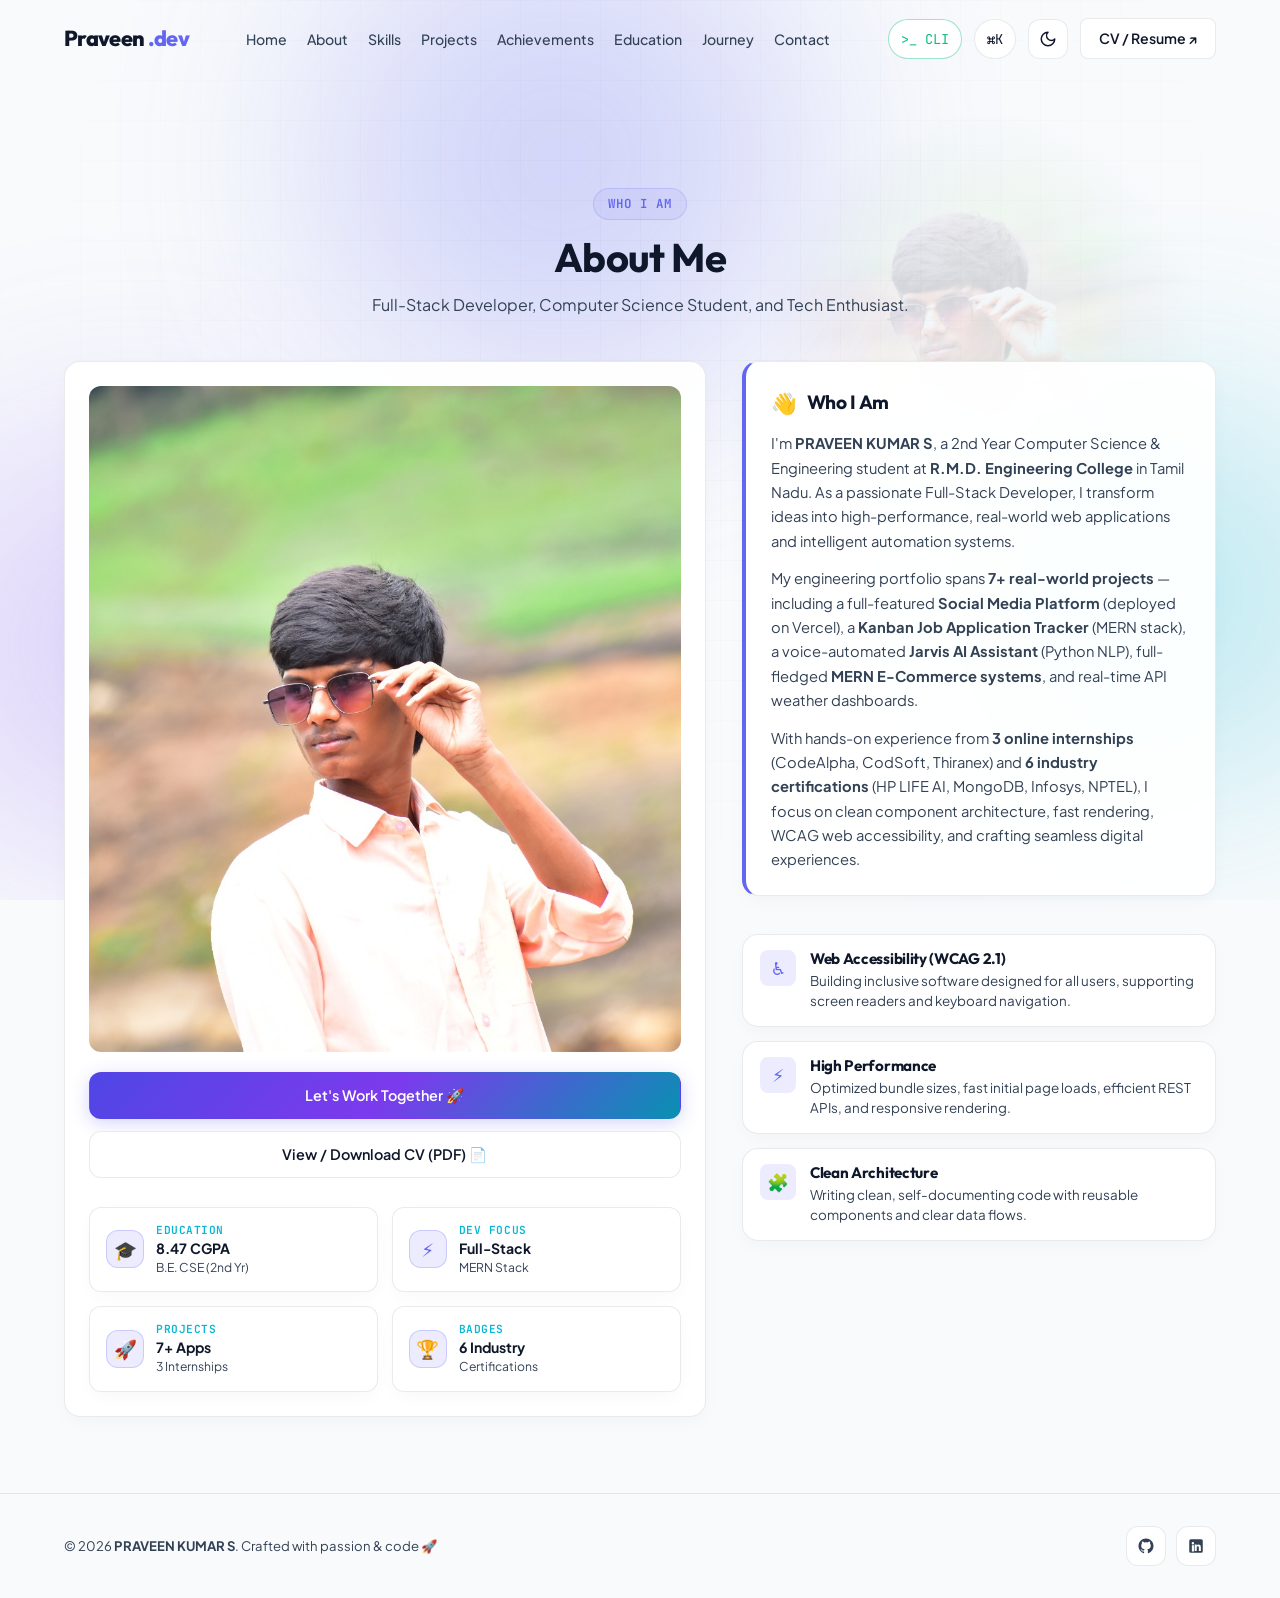
==== about.html @ df06f7f0 "fix: require explicit 'link' keyword for document links; show clean text answers for normal question" ====
<!DOCTYPE html>
<html lang="en">
<head>
  <meta charset="UTF-8" />
  <meta name="viewport" content="width=device-width, initial-scale=1.0" />
  <title>About Me | PRAVEEN KUMAR S</title>
  <meta name="description" content="Learn more about PRAVEEN KUMAR S — Full-Stack Developer, CSE Student, skills, values, and engineering approach." />
  <meta name="author" content="Praveen Kumar S" />
  <link rel="canonical" href="https://praveen542spk-ship-it.github.io/" />
  <link rel="icon" href="data:image/svg+xml,<svg xmlns='http://www.w3.org/2000/svg' viewBox='0 0 100 100'><text y='.9em' font-size='90'>👨‍💻</text></svg>" />

  <!-- Google Fonts -->
  <link rel="preconnect" href="https://fonts.googleapis.com" />
  <link rel="preconnect" href="https://fonts.gstatic.com" crossorigin />
  <link href="https://fonts.googleapis.com/css2?family=Outfit:wght@400;500;600;700;800&family=Plus+Jakarta+Sans:wght@400;500;600;700&family=JetBrains+Mono:wght@400;500;600&display=swap" rel="stylesheet" />

  <!-- Stylesheet -->
  <link rel="stylesheet" href="css/style.css?v=25.0" />

  <script>
    if (localStorage.getItem('portfolio-theme') === 'light' || (!localStorage.getItem('portfolio-theme') && window.matchMedia('(prefers-color-scheme: light)').matches)) {
      document.documentElement.classList.add('light-theme');
    }
  </script>
</head>
<body>
  <div id="scroll-progress"></div>

  <!-- Ambient Animated Background Grid & 3D Interactive Profile Backdrop -->
  <div class="bg-ambient" aria-hidden="true">
    <div class="bg-grid-pattern"></div>
    <div class="bg-profile-3d">
      <div class="bg-profile-3d-inner">
        <img src="assets/profile.jpg" alt="" class="bg-profile-img" />
        <div class="bg-profile-overlay"></div>
      </div>
    </div>
    <div class="orb orb-1"></div>
    <div class="orb orb-2"></div>
    <div class="orb orb-3"></div>
  </div>

  <a href="#main-content" class="skip-link">Skip to main content</a>

  <!-- NAVBAR -->
  <header class="site-header">
    <div class="container nav-container">
      <a href="index.html#home" class="nav-logo">Praveen<span>.dev</span></a>
      <nav aria-label="Main Navigation">
        <ul class="nav-menu" id="nav-menu">
          <li><a href="index.html#home" class="nav-link">Home</a></li>
          <li><a href="index.html#about" class="nav-link active">About</a></li>
          <li><a href="index.html#skills" class="nav-link">Skills</a></li>
          <li><a href="index.html#projects" class="nav-link">Projects</a></li>
          <li><a href="index.html#achievements" class="nav-link">Achievements</a></li>
          <li><a href="index.html#education" class="nav-link">Education</a></li>
          <li><a href="index.html#journey" class="nav-link">Journey</a></li>
          <li><a href="index.html#contact" class="nav-link">Contact</a></li>
        </ul>
      </nav>
      <div class="nav-controls">
        <button id="cli-trigger-btn" class="theme-toggle" aria-label="Terminal CLI Mode (Ctrl+Shift+T)" title="Terminal CLI Mode (Ctrl+Shift+T)" style="font-size:0.85rem; font-family:var(--font-mono); width:auto; padding:0.4rem 0.75rem; border-radius:var(--radius-full); color:var(--accent-emerald); border-color:rgba(16, 185, 129, 0.4);">&gt;_ CLI</button>
        <button id="cmd-trigger-btn" class="theme-toggle" aria-label="Command Palette (Ctrl+K)" title="Quick Search &amp; Commands (Ctrl+K)" style="font-size:0.85rem; font-family:var(--font-mono); width:auto; padding:0.4rem 0.75rem; border-radius:var(--radius-full);">⌘K</button>
        <button id="theme-toggle-btn" class="theme-toggle" aria-label="Switch theme">☀️</button>
        <a href="resume.html?v=2.0" target="_blank" class="btn btn-outline btn-sm" style="padding:0.5rem 1.1rem; font-size:0.88rem;">CV / Resume ↗</a>
        <button id="mobile-menu-btn" class="mobile-menu-btn" aria-label="Toggle navigation menu" aria-expanded="false">☰</button>
      </div>
    </div>
  </header>

  <!-- MAIN -->
  <main id="main-content" style="padding-top:7rem;">
    <section class="section" style="position:relative; overflow:hidden;">
      <canvas id="hero-particle-canvas"></canvas>
      <div class="container">
        <div class="section-header reveal">
          <span class="section-tag">WHO I AM</span>
          <h2 class="section-title">About Me</h2>
          <p class="section-subtitle">Full-Stack Developer, Computer Science Student, and Tech Enthusiast.</p>
        </div>

        <div class="about-grid">
          <!-- Profile Card -->
          <div class="glass-card reveal" style="padding:1.5rem; display:flex; flex-direction:column; gap:1.25rem;">
            <div class="avatar-wrapper lightbox-trigger" style="aspect-ratio:4/4.5; border-radius:var(--radius-md); overflow:hidden;">
              <img src="assets/profile.jpg" alt="PRAVEEN KUMAR S — Profile Photo" class="avatar-img" />
            </div>
            <div style="display:flex; flex-direction:column; gap:0.75rem;">
              <a href="index.html#contact" class="btn btn-primary" style="justify-content:center;">Let's Work Together 🚀</a>
              <a href="resume.html?v=2.0" target="_blank" class="btn btn-outline" style="justify-content:center;">View / Download CV (PDF) 📄</a>
            </div>

            <!-- Highlight Cards Grid inside profile column -->
            <div class="about-highlights-grid" style="margin-top:0.5rem;">
              <div class="glass-card highlight-card">
                <div class="highlight-icon">🎓</div>
                <div class="highlight-info">
                  <div class="highlight-label">Education</div>
                  <div class="highlight-title">8.47 CGPA</div>
                  <div class="highlight-sub">B.E. CSE (2nd Yr)</div>
                </div>
              </div>
              <div class="glass-card highlight-card">
                <div class="highlight-icon">⚡</div>
                <div class="highlight-info">
                  <div class="highlight-label">Dev Focus</div>
                  <div class="highlight-title">Full-Stack</div>
                  <div class="highlight-sub">MERN Stack</div>
                </div>
              </div>
              <div class="glass-card highlight-card">
                <div class="highlight-icon">🚀</div>
                <div class="highlight-info">
                  <div class="highlight-label">Projects</div>
                  <div class="highlight-title">7+ Apps</div>
                  <div class="highlight-sub">3 Internships</div>
                </div>
              </div>
              <div class="glass-card highlight-card">
                <div class="highlight-icon">🏆</div>
                <div class="highlight-info">
                  <div class="highlight-label">Badges</div>
                  <div class="highlight-title">6 Industry</div>
                  <div class="highlight-sub">Certifications</div>
                </div>
              </div>
            </div>
          </div>

          <!-- Structured Story Blocks -->
          <div class="about-left-col reveal delay-1">
            <div class="about-blocks-wrapper">
              
              <!-- Block 1: Who I Am -->
              <div class="glass-card about-block-card" style="padding:1.5rem 1.6rem; border-left:4px solid var(--accent-primary);">
                <div class="about-block-header" style="margin-bottom:0.75rem;">
                  <div class="about-block-icon" style="font-size:1.3rem;">👋</div>
                  <h3 class="about-block-title" style="font-size:1.2rem;">Who I Am</h3>
                </div>
                <p class="about-block-desc" style="margin-bottom:0.85rem;">
                  I'm <strong>PRAVEEN KUMAR S</strong>, a 2nd Year Computer Science &amp; Engineering student at <strong>R.M.D. Engineering College</strong> in Tamil Nadu. As a passionate Full-Stack Developer, I transform ideas into high-performance, real-world web applications and intelligent automation systems.
                </p>
                <p class="about-block-desc" style="margin-bottom:0.85rem;">
                  My engineering portfolio spans <strong>7+ real-world projects</strong> — including a full-featured <strong>Social Media Platform</strong> (deployed on Vercel), a <strong>Kanban Job Application Tracker</strong> (MERN stack), a voice-automated <strong>Jarvis AI Assistant</strong> (Python NLP), full-fledged <strong>MERN E-Commerce systems</strong>, and real-time API weather dashboards.
                </p>
                <p class="about-block-desc">
                  With hands-on experience from <strong>3 online internships</strong> (CodeAlpha, CodSoft, Thiranex) and <strong>6 industry certifications</strong> (HP LIFE AI, MongoDB, Infosys, NPTEL), I focus on clean component architecture, fast rendering, WCAG web accessibility, and crafting seamless digital experiences.
                </p>
              </div>

            </div>

            <!-- Engineering Values -->
            <div class="value-list" style="margin-top:1rem;">
              <div class="glass-card value-item">
                <div class="value-icon">♿</div>
                <div class="value-content">
                  <h4>Web Accessibility (WCAG 2.1)</h4>
                  <p>Building inclusive software designed for all users, supporting screen readers and keyboard navigation.</p>
                </div>
              </div>
              <div class="glass-card value-item">
                <div class="value-icon">⚡</div>
                <div class="value-content">
                  <h4>High Performance</h4>
                  <p>Optimized bundle sizes, fast initial page loads, efficient REST APIs, and responsive rendering.</p>
                </div>
              </div>
              <div class="glass-card value-item">
                <div class="value-icon">🧩</div>
                <div class="value-content">
                  <h4>Clean Architecture</h4>
                  <p>Writing clean, self-documenting code with reusable components and clear data flows.</p>
                </div>
              </div>
            </div>

          </div>
        </div>

      </div>
    </section>
  </main>

  <footer class="site-footer">
    <div class="container footer-content">
      <div class="footer-copy">
        &copy; <time datetime="2026">2026</time> <strong>PRAVEEN KUMAR S</strong>. Crafted with passion &amp; code 🚀
      </div>
      <div style="display:flex; align-items:center; gap:1.5rem;">
        <div class="social-pills">
          <a href="https://github.com/praveen542spk-ship-it" target="_blank" rel="noopener noreferrer" class="social-pill" aria-label="GitHub Profile" title="GitHub Profile">
            <svg xmlns="http://www.w3.org/2000/svg" width="18" height="18" viewBox="0 0 24 24" fill="currentColor">
              <path fill-rule="evenodd" clip-rule="evenodd" d="M12 2C6.477 2 2 6.484 2 12.017c0 4.425 2.865 8.18 6.839 9.504.5.092.682-.217.682-.483 0-.237-.008-.868-.013-1.703-2.782.605-3.369-1.343-3.369-1.343-.454-1.158-1.11-1.466-1.11-1.466-.908-.62.069-.608.069-.608 1.003.07 1.53 1.032 1.53 1.032.892 1.53 2.341 1.088 2.91.832.092-.647.35-1.088.636-1.338-2.22-.253-4.555-1.113-4.555-4.951 0-1.093.39-1.988 1.029-2.688-.103-.253-.446-1.272.098-2.65 0 0 .84-.27 2.75 1.026A9.564 9.564 0 0112 6.844c.85.004 1.705.115 2.504.337 1.909-1.296 2.747-1.027 2.747-1.027.546 1.379.202 2.398.1 2.651.64.7 1.028 1.595 1.028 2.688 0 3.848-2.339 4.695-4.566 4.943.359.309.678.92.678 1.855 0 1.338-.012 2.419-.012 2.747 0 .268.18.58.688.482A10.019 10.019 0 0022 12.017C22 6.484 17.522 2 12 2z"></path>
            </svg>
          </a>
          <a href="https://www.linkedin.com/in/praveen-kumar-s-0bab05411" target="_blank" rel="noopener noreferrer" class="social-pill" aria-label="LinkedIn Profile" title="LinkedIn Profile">
            <svg xmlns="http://www.w3.org/2000/svg" width="18" height="18" viewBox="0 0 24 24" fill="currentColor">
              <path d="M19 3a2 2 0 0 1 2 2v14a2 2 0 0 1-2 2H5a2 2 0 0 1-2-2V5a2 2 0 0 1 2-2h14m-.5 15.5v-5.3a3.26 3.26 0 0 0-3.26-3.26c-.85 0-1.84.52-2.28 1.3v-1.11h-2.79v8.37h2.79v-4.93c0-.77.62-1.4 1.39-1.4a1.4 1.4 0 0 1 1.4 1.4v4.93h2.75M6.46 10.9v8.37H9.25V10.9H6.46M7.86 6.74a1.63 1.63 0 1 0 0 3.26 1.63 1.63 0 0 0 0-3.26z"></path>
            </svg>
          </a>
        </div>
        <button id="back-to-top" class="back-to-top" aria-label="Back to top">↑</button>
      </div>
    </div>
  </footer>

  <!-- Command Palette Modal (Ctrl + K / Cmd + K) -->
  <div id="cmd-palette" class="cmd-palette-overlay" aria-hidden="true">
    <div class="cmd-palette-dialog">
      <div class="cmd-input-wrapper">
        <span class="cmd-input-icon">🔍</span>
        <input type="text" id="cmd-input" class="cmd-input" placeholder="Type a command or search sections... (ESC to exit)" autocomplete="off" />
      </div>
      <div id="cmd-list" class="cmd-list">
        <!-- Rendered dynamically by main.js -->
      </div>
      <div class="cmd-footer">
        <span>Press <kbd style="font-family:var(--font-mono); background:rgba(255,255,255,0.1); padding:2px 6px; border-radius:4px;">ESC</kbd> to close</span>
        <span>Keyboard Shortcut: <kbd style="font-family:var(--font-mono); background:rgba(255,255,255,0.1); padding:2px 6px; border-radius:4px;">Ctrl + K</kbd></span>
      </div>
    </div>
  <!-- Feature 1: Embedded SPK AI Assistant Widget Launcher & Chat Dialog -->
  <div class="jarvis-widget-launcher">
    <button id="jarvis-trigger-btn" class="jarvis-trigger-btn" aria-label="Open SPK AI Assistant">
      <span class="jarvis-pulse-dot"></span>
      <span>🤖 SPK AI</span>
    </button>
  </div>

  <div id="jarvis-chat-dialog" class="jarvis-chat-dialog" aria-hidden="true">
    <div class="jarvis-chat-header">
      <div class="jarvis-chat-title">
        <span>🤖</span> SPK AI Assistant
      </div>
      <div style="display:flex; align-items:center; gap:0.5rem;">
        <button id="jarvis-speech-toggle" class="jarvis-speech-toggle">🔇 Audio OFF</button>
        <button id="jarvis-close-btn" style="background:transparent; border:none; color:var(--text-muted); cursor:pointer; font-size:1.1rem;">✕</button>
      </div>
    </div>
    <div id="jarvis-chat-body" class="jarvis-chat-body">
      <div class="jarvis-msg bot">
        Greetings! I am SPK AI, Praveen's personal assistant. How can I help you today?
      </div>
    </div>
    <div class="jarvis-quick-prompts">
      <button class="jarvis-prompt-chip">10th Mark</button>
      <button class="jarvis-prompt-chip">12th Mark</button>
      <button class="jarvis-prompt-chip">College CGPA</button>
      <button class="jarvis-prompt-chip">Top Projects</button>
    </div>
    <div class="jarvis-chat-input-row">
      <input type="text" id="jarvis-input" class="jarvis-input" placeholder="Ask SPK AI anything (e.g. 10th mark, CGPA)..." autocomplete="off" />
      <button id="jarvis-send-btn" class="jarvis-send-btn" aria-label="Send message">➔</button>
    </div>
  </div>

  <!-- Feature 2: Cyberpunk Developer Terminal / CLI Mode Overlay -->
  <div id="terminal-overlay" class="terminal-overlay" aria-hidden="true">
    <div class="terminal-window">
      <div class="terminal-header">
        <div style="display:flex; align-items:center; gap:0.5rem;">
          <span style="display:inline-block; width:10px; height:10px; border-radius:50%; background:#ef4444;"></span>
          <span style="display:inline-block; width:10px; height:10px; border-radius:50%; background:#f59e0b;"></span>
          <span style="display:inline-block; width:10px; height:10px; border-radius:50%; background:#10b981;"></span>
          <span style="margin-left:0.5rem;">praveen@dev:~ (zsh)</span>
        </div>
        <button id="terminal-close-btn" style="background:transparent; border:none; color:var(--accent-emerald); cursor:pointer; font-size:1rem;">[ESC Close]</button>
      </div>
      <div id="terminal-body" class="terminal-body">
        <div>Welcome to Praveen's Portfolio Interactive CLI System v2.0</div>
        <div>Type <span style="color:#f59e0b;">help</span> for available commands or <span style="color:#f59e0b;">cat resume.json</span> to inspect candidate profile.</div>
        <div style="margin-bottom:0.75rem;">----------------------------------------------------------------------</div>
      </div>
      <div style="padding:0.75rem 1.25rem; background:rgba(0,0,0,0.8); border-top:1px solid rgba(16,185,129,0.2);">
        <div class="terminal-input-row">
          <span class="terminal-prompt-text">praveen@dev:~$</span>
          <input type="text" id="terminal-cli-input" class="terminal-cli-input" placeholder="Type a command (e.g. help, projects, cgpa)..." autocomplete="off" />
        </div>
      </div>
    </div>
  </div>

  <script src="js/main.js?v=25.0"></script>
</body>
</html>
---- css/style.css ----
/* ==========================================================================
   DEVELOPER PORTFOLIO 2026 — PREMIUM DESIGN SYSTEM (LINEAR / VERCEL INSPIRED)
   Praveen Kumar S — Full-Stack Developer & CSE Student
   ========================================================================== */

/* --------------------------------------------------------------------------
   1. DESIGN TOKENS & THEME VARIABLES
   -------------------------------------------------------------------------- */
:root {
  /* Color Tokens - Modern 2026 Obsidian & Midnight Dark Theme */
  --bg-dark: #080911;
  --bg-surface: #0f1220;
  --bg-card: rgba(17, 21, 38, 0.75);
  --bg-card-hover: rgba(26, 32, 58, 0.9);
  --bg-elevated: #161b30;
  --bg-input: rgba(255, 255, 255, 0.04);

  /* Accents */
  --accent-primary: #6366f1;     /* Indigo Glow */
  --accent-secondary: #8b5cf6;   /* Electric Violet */
  --accent-cyan: #06b6d4;        /* Cyan Neon */
  --accent-emerald: #10b981;     /* Emerald Status */
  --accent-pink: #ec4899;        /* Pink Flare */

  /* Gradients */
  --gradient-brand: linear-gradient(135deg, #6366f1 0%, #8b5cf6 50%, #06b6d4 100%);
  --gradient-text: linear-gradient(135deg, #ffffff 0%, #cbd5e1 70%, #94a3b8 100%);
  --gradient-glow: linear-gradient(135deg, rgba(99, 102, 241, 0.14), rgba(6, 182, 212, 0.14));

  /* Typography Colors */
  --text-main: #f8fafc;
  --text-muted: #94a3b8;
  --text-subtle: #64748b;

  /* Borders & Shadows */
  --border-light: rgba(255, 255, 255, 0.08);
  --border-hover: rgba(99, 102, 241, 0.4);
  --shadow-glass: 0 10px 35px -10px rgba(0, 0, 0, 0.5), inset 0 1px 0 rgba(255, 255, 255, 0.08);
  --shadow-glow: 0 0 30px -5px rgba(99, 102, 241, 0.25);
  --shadow-card: 0 8px 24px -6px rgba(0, 0, 0, 0.4);

  /* Typography System */
  --font-heading: 'Outfit', 'Plus Jakarta Sans', system-ui, -apple-system, sans-serif;
  --font-body: 'Plus Jakarta Sans', system-ui, -apple-system, sans-serif;
  --font-mono: 'JetBrains Mono', monospace;

  /* Spacing Scale & Radius Tokens */
  --container-max: 1200px;
  --radius-lg: 16px;
  --radius-md: 12px;
  --radius-sm: 8px;
  --radius-full: 9999px;
  
  /* Effects */
  --glass-blur: blur(20px) saturate(180%);
  --transition-fast: 0.15s cubic-bezier(0.4, 0, 0.2, 1);
  --transition-normal: 0.25s cubic-bezier(0.4, 0, 0.2, 1);
  --transition-slow: 0.4s cubic-bezier(0.4, 0, 0.2, 1);
}

/* Light Theme — Premium Soft Slate & Neutral Studio Design */
html.light-theme,
body.light-theme {
  --bg-dark: #f8fafc;
  --bg-surface: #ffffff;
  --bg-card: rgba(255, 255, 255, 0.95);
  --bg-card-hover: #f1f5f9;
  --bg-elevated: #ffffff;
  --bg-input: rgba(15, 23, 42, 0.04);

  --gradient-brand: linear-gradient(135deg, #4f46e5 0%, #7c3aed 50%, #0891b2 100%);
  --gradient-text: linear-gradient(135deg, #0f172a 0%, #334155 100%);
  --gradient-glow: linear-gradient(135deg, rgba(79, 70, 229, 0.08), rgba(8, 145, 178, 0.08));

  --text-main: #0f172a;
  --text-muted: #334155;
  --text-subtle: #64748b;

  --border-light: rgba(15, 23, 42, 0.09);
  --border-hover: rgba(79, 70, 229, 0.35);
  --shadow-glass: 0 10px 30px -10px rgba(0, 0, 0, 0.06), inset 0 1px 0 rgba(255, 255, 255, 0.9);
  --shadow-glow: 0 0 25px rgba(79, 70, 229, 0.12);
  --shadow-card: 0 6px 20px -4px rgba(0, 0, 0, 0.04);
}

/* --------------------------------------------------------------------------
   2. RESET & GLOBAL BASE
   -------------------------------------------------------------------------- */
*, *::before, *::after {
  box-sizing: border-box;
  margin: 0;
  padding: 0;
}

html {
  scroll-behavior: smooth;
  font-size: 16px;
}

body {
  font-family: var(--font-body);
  background-color: var(--bg-dark);
  color: var(--text-main);
  line-height: 1.6;
  min-height: 100vh;
  overflow-x: hidden;
  -webkit-font-smoothing: antialiased;
  -moz-osx-font-smoothing: grayscale;
  position: relative;
  transition: background-color 0.3s ease, color 0.3s ease;
}

/* Ambient Background Lighting & Subtle Grid */
.bg-ambient {
  position: fixed;
  inset: 0;
  pointer-events: none;
  z-index: 0;
  overflow: hidden;
}

.bg-grid-pattern {
  position: absolute;
  inset: 0;
  background-image: 
    linear-gradient(to right, rgba(255, 255, 255, 0.025) 1px, transparent 1px),
    linear-gradient(to bottom, rgba(255, 255, 255, 0.025) 1px, transparent 1px);
  background-size: 40px 40px;
  mask-image: radial-gradient(circle at 50% 30%, black 0%, transparent 85%);
}

body.light-theme .bg-grid-pattern {
  background-image: 
    linear-gradient(to right, rgba(0, 0, 0, 0.025) 1px, transparent 1px),
    linear-gradient(to bottom, rgba(0, 0, 0, 0.025) 1px, transparent 1px);
}

/* 3D Interactive Profile Background Visual */
.bg-profile-3d {
  position: fixed;
  top: 8%;
  right: 3%;
  width: 520px;
  height: 520px;
  perspective: 1200px;
  z-index: 0;
  pointer-events: none;
  opacity: 0.18;
  transition: opacity 0.5s ease, transform 0.5s ease;
}

body.light-theme .bg-profile-3d {
  opacity: 0.14;
}

.bg-profile-3d-inner {
  width: 100%;
  height: 100%;
  position: relative;
  transform-style: preserve-3d;
  transition: transform 0.25s cubic-bezier(0.16, 1, 0.3, 1);
  mask-image: radial-gradient(circle 260px at center, black 40%, transparent 85%);
  -webkit-mask-image: radial-gradient(circle 260px at center, black 40%, transparent 85%);
}

.bg-profile-img {
  width: 100%;
  height: 100%;
  object-fit: cover;
  border-radius: 50%;
  filter: contrast(115%) brightness(105%);
}

body.light-theme .bg-profile-img {
  filter: contrast(110%) brightness(95%);
}

.bg-profile-overlay {
  position: absolute;
  inset: 0;
  border-radius: 50%;
  background: radial-gradient(circle at center, transparent 30%, var(--accent-primary) 100%);
  mix-blend-mode: overlay;
}

.orb {
  position: absolute;
  border-radius: 50%;
  filter: blur(110px);
  opacity: 0.25;
  animation: orbFloat 22s ease-in-out infinite alternate;
}

.orb-1 {
  width: 480px;
  height: 480px;
  background: var(--accent-primary);
  top: -80px;
  left: 25%;
}

.orb-2 {
  width: 380px;
  height: 380px;
  background: var(--accent-cyan);
  top: 45%;
  right: -80px;
  animation-delay: -7s;
}

.orb-3 {
  width: 420px;
  height: 420px;
  background: var(--accent-secondary);
  bottom: 5%;
  left: -80px;
  animation-delay: -14s;
}

@keyframes orbFloat {
  0% { transform: translate(0, 0) scale(1); }
  50% { transform: translate(30px, 40px) scale(1.04); }
  100% { transform: translate(-25px, 25px) scale(0.96); }
}

/* Custom Scrollbar */
::-webkit-scrollbar {
  width: 8px;
}
::-webkit-scrollbar-track {
  background: var(--bg-dark);
}
::-webkit-scrollbar-thumb {
  background: rgba(99, 102, 241, 0.35);
  border-radius: var(--radius-full);
}
::-webkit-scrollbar-thumb:hover {
  background: var(--accent-primary);
}

/* Scroll Progress Bar */
#scroll-progress {
  position: fixed;
  top: 0;
  left: 0;
  height: 3px;
  background: var(--gradient-brand);
  width: 0%;
  z-index: 10000;
  transition: width 0.1s linear;
  box-shadow: 0 0 12px var(--accent-primary);
}

/* Selection */
::selection {
  background: rgba(99, 102, 241, 0.3);
  color: #ffffff;
}

/* Typography Hierarchy */
h1, h2, h3, h4, h5, h6 {
  font-family: var(--font-heading);
  font-weight: 700;
  line-height: 1.2;
  color: var(--text-main);
  letter-spacing: -0.02em;
}

.gradient-text {
  background: var(--gradient-brand);
  -webkit-background-clip: text;
  -webkit-text-fill-color: transparent;
}

p {
  color: var(--text-muted);
}

a {
  color: inherit;
  text-decoration: none;
  transition: color var(--transition-fast);
}

ul, ol {
  list-style: none;
}

img {
  max-width: 100%;
  height: auto;
  display: block;
}

/* Layout Utilities */
.container {
  width: 100%;
  max-width: var(--container-max);
  margin-left: auto;
  margin-right: auto;
  padding-left: 1.5rem;
  padding-right: 1.5rem;
  position: relative;
  z-index: 1;
}

.section {
  padding: 4.75rem 0;
  position: relative;
  z-index: 1;
}

section[id] {
  scroll-margin-top: 90px;
}

.section-header {
  text-align: center;
  max-width: 680px;
  margin: 0 auto 2.75rem auto;
}

.section-tag {
  display: inline-flex;
  align-items: center;
  gap: 0.4rem;
  padding: 0.3rem 0.85rem;
  border-radius: var(--radius-full);
  background: rgba(99, 102, 241, 0.08);
  border: 1px solid rgba(99, 102, 241, 0.2);
  color: var(--accent-primary);
  font-family: var(--font-mono);
  font-size: 0.78rem;
  font-weight: 600;
  text-transform: uppercase;
  letter-spacing: 0.08em;
  margin-bottom: 0.85rem;
}

.section-title {
  font-size: clamp(1.85rem, 3.2vw, 2.5rem);
  margin-bottom: 0.65rem;
}

.section-subtitle {
  font-size: 1rem;
  color: var(--text-muted);
}

/* Accessibility Skip Link */
.skip-link {
  position: fixed;
  top: -100px;
  left: 1rem;
  background: var(--accent-primary);
  color: #ffffff;
  padding: 0.75rem 1.5rem;
  border-radius: var(--radius-sm);
  font-weight: 600;
  z-index: 99999;
  transition: top var(--transition-normal);
}
.skip-link:focus {
  top: 1rem;
}

/* --------------------------------------------------------------------------
   3. BUTTONS & INTERACTIVE ELEMENTS — LIQUID ANIMATION SYSTEM
   -------------------------------------------------------------------------- */
.btn {
  display: inline-flex;
  align-items: center;
  justify-content: center;
  gap: 0.5rem;
  padding: 0.7rem 1.4rem;
  border-radius: var(--radius-md);
  font-family: var(--font-body);
  font-weight: 600;
  font-size: 0.9rem;
  cursor: pointer;
  border: 1px solid transparent;
  transition: all var(--transition-normal);
  white-space: nowrap;
  position: relative;
  overflow: hidden;
  z-index: 1;
  isolation: isolate;
  will-change: transform;
}

/* Liquid Radial Glow Highlight Layer */
.btn::before {
  content: '';
  position: absolute;
  inset: 0;
  border-radius: inherit;
  background: radial-gradient(
    circle 100px at var(--mouse-x, 50%) var(--mouse-y, 50%),
    rgba(255, 255, 255, 0.28) 0%,
    rgba(255, 255, 255, 0.08) 45%,
    transparent 80%
  );
  opacity: 0;
  transform: scale(0.6);
  transition: opacity 0.35s cubic-bezier(0.4, 0, 0.2, 1), transform 0.35s cubic-bezier(0.4, 0, 0.2, 1);
  pointer-events: none;
  z-index: -1;
}

.btn:hover::before {
  opacity: 1;
  transform: scale(1.35);
}

.btn-primary {
  background: var(--gradient-brand);
  color: #ffffff;
  box-shadow: 0 4px 18px rgba(99, 102, 241, 0.28);
}

.btn-primary::before {
  background: radial-gradient(
    circle 120px at var(--mouse-x, 50%) var(--mouse-y, 50%),
    rgba(255, 255, 255, 0.38) 0%,
    rgba(6, 182, 212, 0.28) 50%,
    transparent 85%
  );
}

.btn-primary:hover {
  transform: translateY(-2px);
  box-shadow: 0 8px 26px rgba(99, 102, 241, 0.42);
  color: #ffffff;
}

.btn-outline {
  background: var(--bg-card);
  border-color: var(--border-light);
  color: var(--text-main);
  backdrop-filter: var(--glass-blur);
}

.btn-outline::before {
  background: radial-gradient(
    circle 100px at var(--mouse-x, 50%) var(--mouse-y, 50%),
    rgba(99, 102, 241, 0.28) 0%,
    rgba(99, 102, 241, 0.08) 55%,
    transparent 85%
  );
}

.btn-outline:hover {
  border-color: var(--accent-primary);
  background: var(--bg-card-hover);
  transform: translateY(-2px);
  color: var(--accent-primary);
  box-shadow: var(--shadow-glow);
}

.btn-sm {
  padding: 0.4rem 0.9rem;
  font-size: 0.82rem;
  border-radius: var(--radius-sm);
}

/* Liquid Ripple Click Wave */
.btn-ripple {
  position: absolute;
  border-radius: 50%;
  background: rgba(255, 255, 255, 0.45);
  transform: scale(0);
  animation: liquidRipple 0.5s cubic-bezier(0.25, 0.46, 0.45, 0.94) forwards;
  pointer-events: none;
  z-index: 0;
}

.btn-outline .btn-ripple {
  background: rgba(99, 102, 241, 0.35);
}

@keyframes liquidRipple {
  0% {
    transform: scale(0);
    opacity: 0.85;
  }
  100% {
    transform: scale(3.2);
    opacity: 0;
  }
}

/* Icon Micro-Nudge Animation */
.btn span,
.btn svg,
.btn i {
  transition: transform 0.25s cubic-bezier(0.34, 1.56, 0.64, 1);
  display: inline-block;
}

.btn:hover span:last-child,
.btn:hover svg:last-child {
  transform: translateX(3px);
}

/* Reduced Motion Fallback */
@media (prefers-reduced-motion: reduce) {
  .btn::before,
  .btn-ripple {
    display: none !important;
  }
  .btn span,
  .btn svg {
    transform: none !important;
  }
}

/* --------------------------------------------------------------------------
   4. GLASS CARDS & UTILITIES
   -------------------------------------------------------------------------- */
.glass-card {
  background: var(--bg-card);
  backdrop-filter: var(--glass-blur);
  -webkit-backdrop-filter: var(--glass-blur);
  border: 1px solid var(--border-light);
  border-radius: var(--radius-lg);
  box-shadow: var(--shadow-card);
  transition: all var(--transition-normal);
  position: relative;
  overflow: hidden;
}

.glass-card:hover {
  border-color: var(--border-hover);
  background: var(--bg-card-hover);
  box-shadow: var(--shadow-glass), var(--shadow-glow);
}

/* --------------------------------------------------------------------------
   5. NAVIGATION BAR
   -------------------------------------------------------------------------- */
.site-header {
  position: fixed;
  top: 0;
  left: 0;
  right: 0;
  z-index: 1000;
  padding: 1.15rem 0;
  transition: all var(--transition-normal);
}

.site-header.scrolled {
  padding: 0.7rem 0;
  background: rgba(8, 9, 17, 0.88);
  backdrop-filter: var(--glass-blur);
  -webkit-backdrop-filter: var(--glass-blur);
  border-bottom: 1px solid var(--border-light);
  box-shadow: 0 10px 30px rgba(0, 0, 0, 0.4);
}

body.light-theme .site-header.scrolled {
  background: rgba(248, 250, 252, 0.9);
}

.nav-container {
  display: flex;
  align-items: center;
  justify-content: space-between;
  gap: 1rem;
}

.nav-logo {
  font-family: var(--font-heading);
  font-size: 1.35rem;
  font-weight: 800;
  letter-spacing: -0.03em;
  color: var(--text-main);
  display: flex;
  align-items: center;
  gap: 0.2rem;
  flex-shrink: 0;
}

.nav-logo span {
  color: var(--accent-primary);
}

.nav-menu {
  display: flex;
  align-items: center;
  gap: 1.25rem;
  list-style: none;
  margin: 0;
  padding: 0;
}

.nav-link {
  font-size: 0.88rem;
  font-weight: 500;
  color: var(--text-muted);
  position: relative;
  padding: 0.35rem 0;
  transition: color var(--transition-fast);
  white-space: nowrap;
}

.nav-link:hover,
.nav-link.active {
  color: var(--text-main);
}

.nav-link::after {
  content: '';
  position: absolute;
  bottom: 0;
  left: 0;
  width: 0;
  height: 2px;
  background: var(--gradient-brand);
  transition: width var(--transition-normal);
  border-radius: var(--radius-full);
}

.nav-link:hover::after,
.nav-link.active::after {
  width: 100%;
}

.nav-controls {
  display: flex;
  align-items: center;
  gap: 0.75rem;
  flex-shrink: 0;
}

/* Unique Theme Toggle Button */
.theme-toggle {
  background: var(--bg-card);
  border: 1px solid var(--border-light);
  width: 40px;
  height: 40px;
  border-radius: var(--radius-md);
  display: flex;
  align-items: center;
  justify-content: center;
  color: var(--text-main);
  cursor: pointer;
  transition: all var(--transition-normal);
  position: relative;
  overflow: hidden;
}

.theme-toggle:hover {
  border-color: var(--accent-primary);
  background: var(--bg-card-hover);
  transform: translateY(-1px);
  box-shadow: 0 4px 15px rgba(99, 102, 241, 0.25);
  color: var(--accent-primary);
}

.theme-icon {
  transition: transform 0.4s cubic-bezier(0.34, 1.56, 0.64, 1);
}

.theme-toggle:hover .theme-icon {
  transform: rotate(20deg) scale(1.1);
}

.mobile-menu-btn {
  display: none;
  background: var(--bg-card);
  border: 1px solid var(--border-light);
  width: 40px;
  height: 40px;
  border-radius: var(--radius-md);
  color: var(--text-main);
  font-size: 1.2rem;
  cursor: pointer;
  align-items: center;
  justify-content: center;
}

/* Desktop Explicit Navbar Rules */
@media (min-width: 993px) {
  .nav-menu {
    display: flex !important;
    position: static !important;
    flex-direction: row !important;
    height: auto !important;
    width: auto !important;
    background: transparent !important;
    box-shadow: none !important;
    padding: 0 !important;
    transform: none !important;
  }
  .mobile-menu-btn {
    display: none !important;
  }
}

/* --------------------------------------------------------------------------
   6. HERO SECTION
   -------------------------------------------------------------------------- */
.hero-section {
  min-height: 100vh;
  display: flex;
  align-items: center;
  padding-top: 7rem;
  padding-bottom: 3.5rem;
  position: relative;
}

.hero-grid {
  display: grid;
  grid-template-columns: 1.2fr 0.8fr;
  gap: 3.5rem;
  align-items: center;
}

.status-badge {
  display: inline-flex;
  align-items: center;
  gap: 0.55rem;
  padding: 0.35rem 0.95rem;
  border-radius: var(--radius-full);
  background: rgba(16, 185, 129, 0.08);
  border: 1px solid rgba(16, 185, 129, 0.25);
  color: var(--accent-emerald);
  font-size: 0.82rem;
  font-weight: 600;
  margin-bottom: 1.15rem;
}

.status-dot {
  width: 8px;
  height: 8px;
  border-radius: 50%;
  background: var(--accent-emerald);
  box-shadow: 0 0 8px var(--accent-emerald);
  animation: pulseDot 2s infinite;
}

@keyframes pulseDot {
  0% { transform: scale(0.95); box-shadow: 0 0 0 0 rgba(16, 185, 129, 0.7); }
  70% { transform: scale(1); box-shadow: 0 0 0 7px rgba(16, 185, 129, 0); }
  100% { transform: scale(0.95); box-shadow: 0 0 0 0 rgba(16, 185, 129, 0); }
}

.hero-name {
  font-size: clamp(2.4rem, 4.8vw, 3.8rem);
  font-weight: 800;
  line-height: 1.1;
  margin-bottom: 0.65rem;
  letter-spacing: -0.03em;
}

.hero-headline {
  font-size: clamp(1.1rem, 2vw, 1.4rem);
  font-weight: 600;
  color: var(--accent-primary);
  margin-bottom: 1.15rem;
  display: flex;
  align-items: center;
  gap: 0.5rem;
}

.hero-bio {
  font-size: 1rem;
  color: var(--text-muted);
  margin-bottom: 1.85rem;
  max-width: 580px;
  line-height: 1.7;
}

.hero-actions {
  display: flex;
  flex-wrap: wrap;
  align-items: center;
  gap: 1rem;
  margin-bottom: 2.25rem;
}

.social-pills {
  display: flex;
  align-items: center;
  gap: 0.6rem;
}

.social-pill {
  width: 40px;
  height: 40px;
  border-radius: var(--radius-md);
  background: var(--bg-card);
  border: 1px solid var(--border-light);
  display: flex;
  align-items: center;
  justify-content: center;
  color: var(--text-muted);
  transition: all var(--transition-normal);
}

.social-pill:hover {
  color: var(--accent-primary);
  border-color: var(--accent-primary);
  transform: translateY(-2px);
  background: var(--bg-card-hover);
  box-shadow: var(--shadow-glow);
}

/* Hero Avatar Card */
.hero-visual {
  position: relative;
}

.hero-avatar-card {
  padding: 1rem;
  position: relative;
}

.avatar-wrapper {
  position: relative;
  border-radius: var(--radius-md);
  overflow: hidden;
  aspect-ratio: 4/4.5;
}

.avatar-img {
  width: 100%;
  height: 100%;
  object-fit: cover;
  transition: transform var(--transition-normal);
}

.hero-avatar-card:hover .avatar-img {
  transform: scale(1.02);
}

/* Stats Row */
.stats-grid {
  display: grid;
  grid-template-columns: repeat(4, 1fr);
  gap: 1rem;
  margin-top: 1.75rem;
}

.stat-card {
  padding: 1.15rem 0.85rem;
  text-align: center;
}

.stat-number {
  font-family: var(--font-heading);
  font-size: 1.75rem;
  font-weight: 800;
  margin-bottom: 0.15rem;
}

.stat-label {
  font-size: 0.78rem;
  color: var(--text-muted);
}

/* --------------------------------------------------------------------------
   7. ABOUT SECTION — PROJECT-DRIVEN & REFINED
   -------------------------------------------------------------------------- */
.about-grid {
  display: grid;
  grid-template-columns: 1.15fr 0.85fr;
  gap: 2.25rem;
  align-items: start;
}

.about-left-col,
.about-right-col {
  display: flex;
  flex-direction: column;
  gap: 1.35rem;
}

.about-blocks-wrapper {
  display: flex;
  flex-direction: column;
  gap: 1rem;
}

.about-block-card {
  padding: 1.4rem 1.5rem;
  border-left: 4px solid var(--accent-primary);
  transition: all var(--transition-normal);
}

.about-block-card:hover {
  transform: translateX(4px);
  border-color: var(--border-hover);
}

.about-block-header {
  display: flex;
  align-items: center;
  gap: 0.6rem;
  margin-bottom: 0.55rem;
}

.about-block-icon {
  font-size: 1.25rem;
}

.about-block-title {
  font-size: 1.15rem;
  font-weight: 700;
  color: var(--text-main);
}

.about-block-desc {
  font-size: 0.92rem;
  line-height: 1.65;
  color: var(--text-muted);
}

/* Highlights 2x2 Grid */
.about-highlights-grid {
  display: grid;
  grid-template-columns: repeat(2, 1fr);
  gap: 0.85rem;
}

.highlight-card {
  padding: 0.9rem 1rem;
  display: flex;
  align-items: center;
  gap: 0.75rem;
  border-radius: var(--radius-md);
}

.highlight-icon {
  width: 38px;
  height: 38px;
  border-radius: var(--radius-md);
  background: rgba(99, 102, 241, 0.12);
  border: 1px solid rgba(99, 102, 241, 0.25);
  display: flex;
  align-items: center;
  justify-content: center;
  font-size: 1.15rem;
  color: var(--accent-primary);
  flex-shrink: 0;
}

.highlight-info {
  display: flex;
  flex-direction: column;
}

.highlight-label {
  font-family: var(--font-mono);
  font-size: 0.7rem;
  color: var(--accent-cyan);
  text-transform: uppercase;
  letter-spacing: 0.05em;
  font-weight: 600;
}

.highlight-title {
  font-size: 0.88rem;
  font-weight: 700;
  color: var(--text-main);
  line-height: 1.25;
}

.highlight-sub {
  font-size: 0.76rem;
  color: var(--text-muted);
}

.value-list {
  display: grid;
  gap: 0.85rem;
}

.value-item {
  padding: 0.95rem 1.1rem;
  display: flex;
  align-items: flex-start;
  gap: 0.85rem;
}

.value-icon {
  width: 36px;
  height: 36px;
  border-radius: var(--radius-sm);
  background: rgba(99, 102, 241, 0.12);
  color: var(--accent-primary);
  display: flex;
  align-items: center;
  justify-content: center;
  font-size: 1.1rem;
  flex-shrink: 0;
}

.value-content h4 {
  font-size: 0.95rem;
  margin-bottom: 0.15rem;
}

.value-content p {
  font-size: 0.84rem;
  line-height: 1.5;
}

/* Developer Code Editor Snippet Widget */
.code-editor-card {
  background: #090a14;
  border: 1px solid var(--border-light);
  border-radius: var(--radius-lg);
  overflow: hidden;
  box-shadow: 0 15px 40px rgba(0, 0, 0, 0.5);
  font-family: var(--font-mono);
}

body.light-theme .code-editor-card {
  background: #0f172a;
  border-color: rgba(15, 23, 42, 0.15);
}

.code-editor-header {
  background: #111322;
  padding: 0.55rem 1.1rem;
  display: flex;
  align-items: center;
  justify-content: space-between;
  border-bottom: 1px solid var(--border-light);
}

.editor-dots {
  display: flex;
  gap: 0.4rem;
}

.dot {
  width: 9px;
  height: 9px;
  border-radius: 50%;
}
.dot-red { background: #ff5f56; }
.dot-yellow { background: #ffbd2e; }
.dot-green { background: #27c93f; }

.editor-title {
  font-size: 0.78rem;
  color: var(--text-subtle);
}

.code-editor-body {
  padding: 1.15rem;
  font-size: 0.82rem;
  line-height: 1.7;
  color: #e2e8f0;
  overflow-x: auto;
}

.code-keyword { color: #c084fc; }
.code-variable { color: #38bdf8; }
.code-property { color: #f472b6; }
.code-string { color: #4ade80; }

/* --------------------------------------------------------------------------
   8. SKILLS SECTION
   -------------------------------------------------------------------------- */
.skills-categories-grid {
  display: grid;
  grid-template-columns: repeat(3, 1fr);
  gap: 1.15rem;
}

.skill-cat-card {
  padding: 1.35rem;
  display: flex;
  flex-direction: column;
}

.skill-cat-header {
  display: flex;
  align-items: center;
  gap: 0.75rem;
  margin-bottom: 0.85rem;
}

.skill-cat-icon {
  width: 38px;
  height: 38px;
  border-radius: var(--radius-md);
  background: var(--gradient-glow);
  border: 1px solid rgba(99, 102, 241, 0.2);
  display: flex;
  align-items: center;
  justify-content: center;
  font-size: 1.2rem;
  color: var(--accent-primary);
}

.skill-cat-title {
  font-size: 1rem;
}

.skill-pills {
  display: flex;
  flex-wrap: wrap;
  gap: 0.35rem;
}

.skill-tag {
  font-family: var(--font-mono);
  font-size: 0.72rem;
  padding: 0.25rem 0.6rem;
  border-radius: var(--radius-sm);
  background: rgba(255, 255, 255, 0.04);
  border: 1px solid var(--border-light);
  color: var(--text-main);
  transition: all var(--transition-fast);
}

body.light-theme .skill-tag {
  background: rgba(15, 23, 42, 0.04);
}

.skill-cat-card:hover .skill-tag {
  border-color: rgba(99, 102, 241, 0.3);
  background: rgba(99, 102, 241, 0.08);
}

/* --------------------------------------------------------------------------
   9. PROJECTS SECTION — COMPACT, BALANCED & PROFESSIONAL GRID
   -------------------------------------------------------------------------- */
.project-filter-bar {
  display: flex;
  justify-content: center;
  flex-wrap: wrap;
  gap: 0.45rem;
  margin-bottom: 2.25rem;
}

.filter-btn {
  padding: 0.4rem 1.1rem;
  border-radius: var(--radius-full);
  font-size: 0.82rem;
  font-weight: 600;
  background: var(--bg-card);
  border: 1px solid var(--border-light);
  color: var(--text-muted);
  cursor: pointer;
  transition: all var(--transition-normal);
}

.filter-btn:hover,
.filter-btn.active {
  background: var(--accent-primary);
  color: #ffffff;
  border-color: var(--accent-primary);
  box-shadow: 0 4px 16px rgba(99, 102, 241, 0.3);
}

/* Featured Project Showcase Banner */
.featured-project-card {
  display: grid;
  grid-template-columns: 1.05fr 0.95fr;
  gap: 2rem;
  padding: 1.65rem;
  margin-bottom: 2.25rem;
  align-items: center;
}

.featured-project-preview {
  position: relative;
  border-radius: var(--radius-md);
  overflow: hidden;
  aspect-ratio: 16/9;
  max-height: 220px;
  background: var(--bg-surface);
  border: 1px solid var(--border-light);
}

.featured-project-preview-icon {
  width: 100%;
  height: 100%;
  display: flex;
  align-items: center;
  justify-content: center;
  font-size: 3.5rem;
  background: linear-gradient(135deg, rgba(99, 102, 241, 0.15), rgba(6, 182, 212, 0.15));
}

.featured-label {
  display: inline-flex;
  align-items: center;
  gap: 0.4rem;
  font-family: var(--font-mono);
  font-size: 0.72rem;
  color: var(--accent-cyan);
  margin-bottom: 0.45rem;
  text-transform: uppercase;
  letter-spacing: 0.08em;
  font-weight: 600;
}

.featured-title {
  font-size: 1.45rem;
  margin-bottom: 0.6rem;
}

.featured-desc {
  font-size: 0.9rem;
  margin-bottom: 0.95rem;
  line-height: 1.6;
}

.featured-problem {
  padding: 0.7rem 0.85rem;
  border-radius: var(--radius-sm);
  background: rgba(99, 102, 241, 0.08);
  border-left: 3px solid var(--accent-primary);
  font-size: 0.82rem;
  color: var(--text-muted);
  margin-bottom: 0.95rem;
  line-height: 1.5;
}

.featured-problem strong {
  color: var(--text-main);
}

/* Compact Projects Grid */
.projects-grid {
  display: grid;
  grid-template-columns: repeat(3, 1fr);
  gap: 1.15rem;
  align-items: stretch;
}

.project-card-wrapper {
  display: flex;
  flex-direction: column;
}

.project-card {
  display: flex;
  flex-direction: column;
  flex: 1;
  border-radius: var(--radius-md);
  overflow: hidden;
}

/* Reduced height icon/thumb container */
.project-thumb-box {
  position: relative;
  height: 110px;
  background: linear-gradient(135deg, rgba(14, 16, 28, 0.9), rgba(28, 31, 52, 0.7));
  border-bottom: 1px solid var(--border-light);
  display: flex;
  align-items: center;
  justify-content: center;
  font-size: 2.3rem;
  overflow: hidden;
}

body.light-theme .project-thumb-box {
  background: linear-gradient(135deg, rgba(241, 245, 249, 0.9), rgba(226, 232, 240, 0.8));
}

.project-thumb-box::after {
  content: '';
  position: absolute;
  inset: 0;
  background: radial-gradient(circle at center, rgba(99, 102, 241, 0.2), transparent 70%);
  opacity: 0;
  transition: opacity var(--transition-normal);
}

.project-card:hover .project-thumb-box::after {
  opacity: 1;
}

.project-card-body {
  padding: 1rem 1.1rem 0.85rem 1.1rem;
  display: flex;
  flex-direction: column;
  flex: 1;
}

.project-card-body .skill-pills {
  margin-bottom: 0.45rem;
  gap: 0.3rem;
}

.project-card-body .skill-tag {
  font-size: 0.7rem;
  padding: 0.18rem 0.5rem;
}

.project-card-title {
  font-size: 1.02rem;
  font-weight: 700;
  margin-bottom: 0.35rem;
  line-height: 1.3;
}

/* Line-clamped Description for compact card height */
.project-card-desc {
  font-size: 0.84rem;
  line-height: 1.45;
  color: var(--text-muted);
  margin-bottom: 0.35rem;
  display: -webkit-box;
  -webkit-line-clamp: 3;
  -webkit-box-orient: vertical;
  overflow: hidden;
  text-overflow: ellipsis;
}

/* Compact Problem Solved text */
.project-problem-text {
  font-size: 0.76rem;
  line-height: 1.4;
  color: var(--text-subtle);
  margin-bottom: 0.7rem;
  display: -webkit-box;
  -webkit-line-clamp: 2;
  -webkit-box-orient: vertical;
  overflow: hidden;
  text-overflow: ellipsis;
}

.project-problem-text strong {
  color: var(--accent-cyan);
}

.project-card-footer {
  margin-top: auto;
  padding-top: 0.6rem;
  border-top: 1px solid var(--border-light);
  display: flex;
  align-items: center;
  justify-content: space-between;
  gap: 0.5rem;
}

.project-link-item {
  font-size: 0.78rem;
  font-weight: 600;
  color: var(--accent-primary);
  display: inline-flex;
  align-items: center;
  gap: 0.25rem;
}

.project-link-item:hover {
  color: var(--text-main);
}

/* --------------------------------------------------------------------------
   10. ACHIEVEMENTS & CERTIFICATIONS SECTION
   -------------------------------------------------------------------------- */
.achievements-grid {
  display: grid;
  grid-template-columns: repeat(2, 1fr);
  gap: 1.25rem;
}

.achievement-card {
  padding: 1.35rem;
  display: flex;
  flex-direction: column;
}

.achievement-header {
  display: flex;
  align-items: flex-start;
  justify-content: space-between;
  margin-bottom: 0.65rem;
}

.achievement-badge-icon {
  width: 38px;
  height: 38px;
  border-radius: var(--radius-md);
  background: var(--gradient-glow);
  border: 1px solid rgba(99, 102, 241, 0.25);
  display: flex;
  align-items: center;
  justify-content: center;
  font-size: 1.15rem;
  color: var(--accent-primary);
}

.achievement-date {
  font-family: var(--font-mono);
  font-size: 0.75rem;
  color: var(--text-subtle);
  padding: 0.18rem 0.6rem;
  border-radius: var(--radius-full);
  background: rgba(255, 255, 255, 0.04);
}

body.light-theme .achievement-date {
  background: rgba(15, 23, 42, 0.04);
}

.achievement-title {
  font-size: 1.05rem;
  margin-bottom: 0.2rem;
}

.achievement-issuer {
  font-size: 0.82rem;
  color: var(--accent-cyan);
  font-weight: 600;
  margin-bottom: 0.65rem;
}

.achievement-details {
  font-size: 0.82rem;
  padding-left: 1.1rem;
  color: var(--text-muted);
}

.achievement-details li {
  list-style-type: disc;
  margin-bottom: 0.25rem;
  line-height: 1.5;
}

/* --------------------------------------------------------------------------
   11. DEVELOPER JOURNEY TIMELINE
   -------------------------------------------------------------------------- */
.journey-timeline {
  position: relative;
  max-width: 820px;
  margin: 0 auto;
  padding-left: 2rem;
}

.journey-timeline::before {
  content: '';
  position: absolute;
  left: 0;
  top: 0;
  bottom: 0;
  width: 2px;
  background: linear-gradient(to bottom, var(--accent-primary), var(--accent-cyan), var(--accent-secondary));
}

.timeline-card-item {
  position: relative;
  margin-bottom: 1.5rem;
  padding-left: 1.15rem;
}

.timeline-card-item::before {
  content: '';
  position: absolute;
  left: -2.35rem;
  top: 0.35rem;
  width: 12px;
  height: 12px;
  border-radius: 50%;
  background: var(--accent-primary);
  border: 3px solid var(--bg-dark);
  box-shadow: 0 0 10px var(--accent-primary);
}

.timeline-content-box {
  padding: 1.25rem;
}

.timeline-year-tag {
  font-family: var(--font-mono);
  font-size: 0.75rem;
  color: var(--accent-cyan);
  font-weight: 600;
  margin-bottom: 0.3rem;
}

.timeline-item-title {
  font-size: 1.1rem;
  margin-bottom: 0.15rem;
}

.timeline-item-subtitle {
  font-size: 0.85rem;
  color: var(--text-subtle);
  margin-bottom: 0.55rem;
}

/* --------------------------------------------------------------------------
   12. CONTACT SECTION
   -------------------------------------------------------------------------- */
.contact-grid-wrapper {
  display: grid;
  grid-template-columns: 1fr 1.2fr;
  gap: 2.25rem;
  align-items: start;
}

.contact-info-box {
  display: flex;
  flex-direction: column;
  gap: 1.15rem;
}

.contact-detail-card {
  padding: 1rem;
  display: flex;
  align-items: center;
  gap: 0.85rem;
}

.contact-icon-box {
  width: 40px;
  height: 40px;
  border-radius: var(--radius-md);
  background: rgba(99, 102, 241, 0.12);
  border: 1px solid rgba(99, 102, 241, 0.25);
  color: var(--accent-primary);
  display: flex;
  align-items: center;
  justify-content: center;
  font-size: 1.2rem;
  flex-shrink: 0;
}

.contact-detail-text p {
  font-size: 0.72rem;
  color: var(--text-subtle);
  text-transform: uppercase;
  letter-spacing: 0.05em;
  margin-bottom: 0.1rem;
}

.contact-detail-text h4 {
  font-size: 0.9rem;
  color: var(--text-main);
}

.contact-form-card {
  padding: 1.75rem;
}

.form-group {
  margin-bottom: 1.1rem;
}

.form-label {
  display: block;
  font-size: 0.82rem;
  font-weight: 600;
  color: var(--text-main);
  margin-bottom: 0.3rem;
}

.form-label abbr {
  color: var(--accent-pink);
  text-decoration: none;
}

.form-input,
.form-textarea,
.form-select {
  width: 100%;
  background: var(--bg-input);
  border: 1px solid var(--border-light);
  border-radius: var(--radius-md);
  padding: 0.75rem 1rem;
  color: var(--text-main);
  font-family: var(--font-body);
  font-size: 0.88rem;
  outline: none;
  transition: all var(--transition-normal);
}

.form-input:focus,
.form-textarea:focus,
.form-select:focus {
  border-color: var(--accent-primary);
  box-shadow: 0 0 15px rgba(99, 102, 241, 0.25);
  background: rgba(255, 255, 255, 0.06);
}

body.light-theme .form-input:focus,
body.light-theme .form-textarea:focus,
body.light-theme .form-select:focus {
  background: #ffffff;
}

.form-select option {
  background: #0f1220;
  color: #fff;
}

body.light-theme .form-select option {
  background: #ffffff;
  color: #0f172a;
}

.form-error {
  display: block;
  font-size: 0.75rem;
  color: var(--accent-pink);
  margin-top: 0.25rem;
}

.form-success-box {
  text-align: center;
  padding: 1.75rem;
  display: none;
}

.form-success-box.visible {
  display: block;
}

/* --------------------------------------------------------------------------
   13. FOOTER
   -------------------------------------------------------------------------- */
.site-footer {
  padding: 2rem 0;
  border-top: 1px solid var(--border-light);
  position: relative;
  z-index: 1;
}

.footer-content {
  display: flex;
  align-items: center;
  justify-content: space-between;
  flex-wrap: wrap;
  gap: 1.15rem;
}

.footer-copy {
  font-size: 0.82rem;
  color: var(--text-muted);
}

.back-to-top {
  width: 38px;
  height: 38px;
  border-radius: var(--radius-md);
  background: var(--bg-card);
  border: 1px solid var(--border-light);
  color: var(--text-main);
  display: flex;
  align-items: center;
  justify-content: center;
  cursor: pointer;
  transition: all var(--transition-normal);
}

.back-to-top:hover {
  border-color: var(--accent-primary);
  transform: translateY(-2px);
  color: var(--accent-primary);
}

/* --------------------------------------------------------------------------
   14. PHOTO LIGHTBOX MODAL
   -------------------------------------------------------------------------- */
.lightbox-trigger {
  cursor: zoom-in;
  position: relative;
  display: block;
}

.lightbox-trigger::after {
  content: '🔍 View';
  position: absolute;
  inset: 0;
  background: rgba(8, 9, 17, 0.65);
  backdrop-filter: blur(4px);
  color: #fff;
  font-size: 0.82rem;
  font-weight: 600;
  display: flex;
  align-items: center;
  justify-content: center;
  opacity: 0;
  transition: opacity var(--transition-normal);
  border-radius: inherit;
}

.lightbox-trigger:hover::after {
  opacity: 1;
}

.lightbox-overlay {
  position: fixed;
  inset: 0;
  z-index: 99999;
  background: rgba(4, 5, 10, 0.94);
  backdrop-filter: blur(25px);
  display: flex;
  align-items: center;
  justify-content: center;
  opacity: 0;
  visibility: hidden;
  transition: all 0.3s cubic-bezier(0.4, 0, 0.2, 1);
  padding: 2rem;
}

.lightbox-overlay.is-open {
  opacity: 1;
  visibility: visible;
}

.lightbox-overlay img {
  max-width: 90vw;
  max-height: 85vh;
  border-radius: var(--radius-lg);
  box-shadow: 0 25px 80px rgba(0, 0, 0, 0.8), 0 0 50px rgba(99, 102, 241, 0.3);
  transform: scale(0.9);
  transition: transform 0.3s cubic-bezier(0.34, 1.56, 0.64, 1);
}

.lightbox-overlay.is-open img {
  transform: scale(1);
}

.lightbox-close {
  position: absolute;
  top: 2rem;
  right: 2rem;
  width: 42px;
  height: 42px;
  border-radius: 50%;
  background: rgba(255, 255, 255, 0.1);
  border: 1px solid rgba(255, 255, 255, 0.2);
  color: #fff;
  font-size: 1.2rem;
  cursor: pointer;
  display: flex;
  align-items: center;
  justify-content: center;
  transition: all var(--transition-normal);
}

.lightbox-close:hover {
  background: var(--accent-primary);
  transform: rotate(90deg);
}

.lightbox-caption {
  position: absolute;
  bottom: 2rem;
  padding: 0.45rem 1.15rem;
  background: rgba(255, 255, 255, 0.1);
  backdrop-filter: blur(10px);
  border-radius: var(--radius-full);
  color: #fff;
  font-size: 0.85rem;
}

/* --------------------------------------------------------------------------
   15. COHESIVE SECTION SCROLL ANIMATION SYSTEM
   -------------------------------------------------------------------------- */
.reveal.active {
  opacity: 1 !important;
  transform: none !important;
  filter: none !important;
}

.delay-1 { transition-delay: 0.08s; }
.delay-2 { transition-delay: 0.16s; }
.delay-3 { transition-delay: 0.24s; }
.delay-4 { transition-delay: 0.32s; }

/* Hero section immediate visibility guarantee */
#home .reveal,
.hero-section .reveal {
  opacity: 1;
  transform: none;
}

/* Section 1: Hero -> About (Cinematic Reveal) */
#about .reveal {
  transform: translateY(32px) scale(0.98);
  transition: opacity 0.72s cubic-bezier(0.16, 1, 0.3, 1), transform 0.72s cubic-bezier(0.16, 1, 0.3, 1);
}

/* Section 2: About -> Skills (Horizontal Flowing Reveal) */
#skills .reveal {
  transform: translateX(-28px);
  transition: opacity 0.65s cubic-bezier(0.16, 1, 0.3, 1), transform 0.65s cubic-bezier(0.16, 1, 0.3, 1);
}

/* Section 3: Skills -> Projects (Progressive Grid Reveal) */
#projects .reveal {
  transform: translateY(24px) scale(0.96);
  transition: opacity 0.62s cubic-bezier(0.16, 1, 0.3, 1), transform 0.62s cubic-bezier(0.16, 1, 0.3, 1);
}

/* Section 4: Projects -> Achievements & Journey (Timeline / Journey Draw Reveal) */
#achievements .reveal,
#journey .reveal,
#experience .reveal {
  transform: translateY(28px);
  transition: opacity 0.68s cubic-bezier(0.16, 1, 0.3, 1), transform 0.68s cubic-bezier(0.16, 1, 0.3, 1);
}

/* Section 5: Achievements -> Education (Clean Fade + Scale Reveal) */
#education .reveal {
  transform: translateY(25px) scale(0.98);
  filter: none !important;
  transition: opacity 0.65s cubic-bezier(0.16, 1, 0.3, 1), transform 0.65s cubic-bezier(0.16, 1, 0.3, 1);
}

#education .reveal.active {
  opacity: 1 !important;
  transform: none !important;
  filter: none !important;
}

/* Section 6: Education -> Contact (Gradient / Liquid Expansion Reveal) */
#contact .reveal {
  transform: translateY(30px) scale(0.97);
  transition: opacity 0.75s cubic-bezier(0.16, 1, 0.3, 1), transform 0.75s cubic-bezier(0.16, 1, 0.3, 1);
}

#contact .reveal.active {
  opacity: 1;
  transform: translateY(0) scale(1);
}

/* Mobile Distance Scaling */
@media (max-width: 640px) {
  #about .reveal,
  #skills .reveal,
  #projects .reveal,
  #achievements .reveal,
  #education .reveal,
  #contact .reveal {
    transform: translateY(14px) !important;
    filter: none !important;
    transition-duration: 0.5s !important;
  }
}

/* Reduced Motion Support */
@media (prefers-reduced-motion: reduce) {
  .reveal {
    transform: none !important;
    filter: none !important;
    transition: opacity 0.3s ease !important;
  }
}

/* --------------------------------------------------------------------------
   16. RESPONSIVE BREAKPOINTS (ZERO HORIZONTAL SCROLL)
   -------------------------------------------------------------------------- */
@media (max-width: 1024px) {
  .hero-grid,
  .about-grid,
  .featured-project-card,
  .contact-grid-wrapper {
    grid-template-columns: 1fr;
    gap: 2.25rem;
  }

  .projects-grid {
    grid-template-columns: repeat(2, 1fr);
    gap: 1.15rem;
  }

  .skills-categories-grid {
    grid-template-columns: repeat(2, 1fr);
  }

  .stats-grid {
    grid-template-columns: repeat(2, 1fr);
  }
}

@media (max-width: 992px) {
  .nav-menu {
    position: fixed;
    top: 0;
    right: -100%;
    width: 280px;
    height: 100vh;
    background: rgba(10, 11, 20, 0.98);
    backdrop-filter: var(--glass-blur);
    -webkit-backdrop-filter: var(--glass-blur);
    flex-direction: column;
    justify-content: center;
    align-items: center;
    gap: 1.5rem;
    padding: 3rem 2rem;
    transition: right var(--transition-normal);
    box-shadow: -10px 0 40px rgba(0, 0, 0, 0.6);
    z-index: 999;
  }

  body.light-theme .nav-menu {
    background: rgba(248, 250, 252, 0.98);
  }

  .nav-menu.open {
    right: 0;
  }

  .mobile-menu-btn {
    display: flex !important;
    z-index: 1000;
  }

  .achievements-grid {
    grid-template-columns: 1fr;
  }
}

@media (max-width: 640px) {
  .skills-categories-grid,
  .projects-grid,
  .about-highlights-grid {
    grid-template-columns: 1fr;
  }

  .project-card-desc {
    -webkit-line-clamp: 4;
  }

  .section {
    padding: 3.75rem 0;
  }

  .stats-grid {
    grid-template-columns: repeat(2, 1fr);
  }
}

@media (max-width: 480px) {
  .hero-actions {
    flex-direction: column;
    align-items: stretch;
  }

  .stats-grid {
    grid-template-columns: 1fr;
  }
}

/* Certificate Card Action Footer & Modal */
.cert-card-footer {
  margin-top: auto;
  padding-top: 0.75rem;
  margin-top: 0.75rem;
  border-top: 1px solid var(--border-light);
  display: flex;
  align-items: center;
  flex-wrap: wrap;
  gap: 0.6rem;
}

.cert-btn {
  font-size: 0.78rem;
  padding: 0.4rem 0.85rem;
  gap: 0.35rem;
}

/* Certificate Preview Modal */
.cert-modal-overlay {
  position: fixed;
  inset: 0;
  z-index: 99999;
  background: rgba(5, 6, 12, 0.88);
  backdrop-filter: blur(20px);
  -webkit-backdrop-filter: blur(20px);
  display: flex;
  align-items: center;
  justify-content: center;
  opacity: 0;
  visibility: hidden;
  transition: all 0.3s cubic-bezier(0.16, 1, 0.3, 1);
  padding: 1.5rem;
}

.cert-modal-overlay.is-open {
  opacity: 1;
  visibility: visible;
}

.cert-modal-content {
  width: 100%;
  max-width: 540px;
  padding: 1.85rem;
  border-radius: var(--radius-lg);
  position: relative;
  transform: scale(0.95) translateY(10px);
  transition: transform 0.3s cubic-bezier(0.16, 1, 0.3, 1);
  background: var(--bg-card);
  border: 1px solid var(--border-hover);
  box-shadow: 0 25px 80px rgba(0, 0, 0, 0.8), 0 0 50px rgba(99, 102, 241, 0.25);
}

.cert-modal-overlay.is-open .cert-modal-content {
  transform: scale(1) translateY(0);
}

.cert-modal-close {
  position: absolute;
  top: 1rem;
  right: 1rem;
  width: 32px;
  height: 32px;
  border-radius: 50%;
  background: rgba(255, 255, 255, 0.08);
  border: 1px solid var(--border-light);
  color: var(--text-main);
  cursor: pointer;
  display: flex;
  align-items: center;
  justify-content: center;
  font-size: 0.95rem;
  z-index: 10;
  transition: all var(--transition-fast);
}

.cert-modal-close:hover {
  background: var(--accent-primary);
  color: #fff;
  transform: rotate(90deg);
}

/* Certificate Modal Image Preview Styling */
.cert-modal-header-bar {
  margin-bottom: 1rem;
  padding-right: 2rem;
}

.cert-modal-issuer-tag {
  font-family: var(--font-mono);
  font-size: 0.72rem;
  font-weight: 700;
  color: var(--accent-cyan);
  text-transform: uppercase;
  letter-spacing: 0.08em;
}

.cert-modal-title-text {
  font-size: 1.15rem;
  font-weight: 700;
  color: var(--text-main);
  line-height: 1.35;
  margin-top: 0.15rem;
}

.cert-image-wrapper {
  width: 100%;
  max-height: 68vh;
  overflow-y: auto;
  border-radius: var(--radius-md);
  border: 1px solid var(--border-light);
  background: #07080f;
  display: flex;
  align-items: center;
  justify-content: center;
  margin-bottom: 1.1rem;
  box-shadow: 0 10px 30px rgba(0, 0, 0, 0.5);
}

.cert-image-preview {
  width: 100%;
  height: auto;
  display: block;
  object-fit: contain;
  border-radius: var(--radius-md);
}

.cert-modal-footer-actions {
  display: flex;
  align-items: center;
  gap: 0.75rem;
}

/* --------------------------------------------------------------------------
   STACKED CERTIFICATE CARD DECK (OVERLAPPING 3D SLIDER)
   -------------------------------------------------------------------------- */
.cert-deck-wrapper {
  max-width: 680px;
  margin: 0 auto;
  position: relative;
}

.cert-deck-stage {
  position: relative;
  width: 100%;
  min-height: 380px;
  perspective: 1200px;
  margin-bottom: 1.5rem;
  padding-top: 10px;
}

.cert-deck-cards {
  position: relative;
  width: 100%;
  height: 100%;
}

.cert-deck-card {
  position: absolute;
  top: 0;
  left: 0;
  width: 100%;
  min-height: 330px;
  cursor: pointer;
  user-select: none;
  touch-action: pan-y;
  transform-origin: 50% 100%;
  transition: transform 0.6s cubic-bezier(0.2, 0.8, 0.2, 1),
              opacity 0.6s cubic-bezier(0.2, 0.8, 0.2, 1),
              box-shadow 0.6s cubic-bezier(0.2, 0.8, 0.2, 1);
  will-change: transform, opacity;
}

/* Hover effect on active top card */
.cert-deck-card.is-active:hover {
  transform: translate3d(0, -6px, 10px) scale(1.01) !important;
  box-shadow: 0 25px 60px rgba(99, 102, 241, 0.35), 0 0 35px rgba(0, 0, 0, 0.6) !important;
}

/* Card Stacked Positions */
.cert-deck-card.is-active {
  z-index: 10;
  opacity: 1;
  pointer-events: auto;
  box-shadow: 0 20px 50px rgba(99, 102, 241, 0.25), 0 10px 30px rgba(0, 0, 0, 0.5);
  border-color: rgba(99, 102, 241, 0.4);
}

.cert-deck-card.is-stack-1 {
  z-index: 9;
  opacity: 0.92;
  pointer-events: auto;
  transform: translate3d(0, 18px, -40px) scale(0.96) rotate(1.2deg);
  box-shadow: 0 15px 35px rgba(0, 0, 0, 0.4);
}

.cert-deck-card.is-stack-2 {
  z-index: 8;
  opacity: 0.78;
  pointer-events: auto;
  transform: translate3d(0, 36px, -80px) scale(0.91) rotate(-1.5deg);
  box-shadow: 0 10px 25px rgba(0, 0, 0, 0.35);
}

.cert-deck-card.is-stack-3 {
  z-index: 7;
  opacity: 0.55;
  pointer-events: auto;
  transform: translate3d(0, 52px, -120px) scale(0.86) rotate(0.8deg);
  box-shadow: 0 5px 15px rgba(0, 0, 0, 0.3);
}

.cert-deck-card.is-hidden-back {
  z-index: 1;
  opacity: 0;
  pointer-events: none;
  transform: translate3d(0, 68px, -160px) scale(0.8) rotate(0deg);
}

/* Swipe-out animation keyframe classes */
.cert-deck-card.anim-swipe-next {
  animation: certSwipeNext 0.55s cubic-bezier(0.4, 0, 0.2, 1) forwards;
}

.cert-deck-card.anim-swipe-prev {
  animation: certSwipePrev 0.55s cubic-bezier(0.4, 0, 0.2, 1) forwards;
}

@keyframes certSwipeNext {
  0% {
    transform: translate3d(0, 0, 0) scale(1) rotate(0deg);
    opacity: 1;
  }
  50% {
    transform: translate3d(120%, -30px, 40px) rotate(14deg);
    opacity: 0.7;
  }
  100% {
    transform: translate3d(0, 68px, -160px) scale(0.8) rotate(0deg);
    opacity: 0;
  }
}

@keyframes certSwipePrev {
  0% {
    transform: translate3d(-120%, -30px, 40px) rotate(-14deg);
    opacity: 0;
  }
  100% {
    transform: translate3d(0, 0, 0) scale(1) rotate(0deg);
    opacity: 1;
  }
}

/* Controls & Pagination Bar */
.cert-deck-controls {
  display: flex;
  align-items: center;
  justify-content: center;
  gap: 1.25rem;
  margin-top: 1rem;
  background: var(--bg-card);
  padding: 0.65rem 1.25rem;
  border-radius: var(--radius-full);
  border: 1px solid var(--border-light);
  width: fit-content;
  margin-left: auto;
  margin-right: auto;
  box-shadow: 0 10px 25px rgba(0, 0, 0, 0.2);
}

.cert-control-btn {
  background: var(--gradient-glow);
  border: 1px solid var(--border-hover);
  color: var(--text-main);
  padding: 0.45rem 1rem;
  border-radius: var(--radius-full);
  font-family: var(--font-heading);
  font-size: 0.85rem;
  font-weight: 600;
  cursor: pointer;
  transition: all var(--transition-fast);
}

.cert-control-btn:hover {
  background: var(--accent-primary);
  color: #ffffff;
  transform: translateY(-1px);
  box-shadow: 0 4px 15px rgba(99, 102, 241, 0.35);
}

.cert-deck-counter {
  font-family: var(--font-mono);
  font-size: 0.85rem;
  font-weight: 700;
  color: var(--accent-cyan);
  min-width: 45px;
  text-align: center;
}

.cert-deck-dots {
  display: flex;
  align-items: center;
  gap: 0.4rem;
}

.cert-dot {
  width: 8px;
  height: 8px;
  border-radius: 50%;
  background: rgba(255, 255, 255, 0.18);
  border: none;
  padding: 0;
  cursor: pointer;
  transition: all var(--transition-fast);
}

body.light-theme .cert-dot {
  background: rgba(15, 23, 42, 0.18);
}

.cert-dot.active {
  width: 22px;
  border-radius: var(--radius-full);
  background: var(--accent-primary);
  box-shadow: 0 0 10px rgba(99, 102, 241, 0.5);
}

.cert-deck-hint {
  text-align: center;
  margin-top: 0.75rem;
  font-size: 0.78rem;
  font-family: var(--font-mono);
  color: var(--text-subtle);
}

@media (max-width: 640px) {
  .cert-deck-stage {
    min-height: 410px;
  }
  .cert-deck-controls {
    width: 100%;
    justify-content: space-between;
    padding: 0.5rem 0.85rem;
  }
}

/* ==========================================================================
   ADVANCED ANIMATIONS & INTERACTIVE FEATURES
   ========================================================================== */

/* 1. Hero Floating Avatar & Typewriter Cursor */
.hero-avatar-wrapper {
  animation: floatBob 6s ease-in-out infinite;
  will-change: transform;
}

@keyframes floatBob {
  0%, 100% {
    transform: translateY(0px) rotate(0deg);
  }
  50% {
    transform: translateY(-12px) rotate(1deg);
  }
}

.typewriter-cursor {
  display: inline-block;
  width: 3px;
  height: 1.1em;
  background: var(--accent-primary);
  margin-left: 3px;
  vertical-align: middle;
  animation: cursorBlink 0.8s infinite;
  box-shadow: 0 0 8px var(--accent-primary);
}

@keyframes cursorBlink {
  0%, 100% { opacity: 1; }
  50% { opacity: 0; }
}

.scroll-indicator-arrow {
  animation: bounceArrow 2s infinite;
}

@keyframes bounceArrow {
  0%, 20%, 50%, 80%, 100% { transform: translateY(0); }
  40% { transform: translateY(-8px); }
  60% { transform: translateY(-4px); }
}

/* 2. Stat Counter Numbers */
.stat-number {
  font-family: var(--font-heading);
  font-size: 2.2rem;
  font-weight: 800;
  background: var(--gradient-brand);
  -webkit-background-clip: text;
  -webkit-text-fill-color: transparent;
  display: inline-block;
  transition: transform 0.3s cubic-bezier(0.34, 1.56, 0.64, 1);
}

.stat-card:hover .stat-number {
  transform: scale(1.1);
}

/* 3. Skill Level Progress Bars */
.skill-bar-track {
  width: 100%;
  height: 6px;
  background: rgba(255, 255, 255, 0.08);
  border-radius: var(--radius-full);
  overflow: hidden;
  margin-top: 0.6rem;
  position: relative;
}

body.light-theme .skill-bar-track {
  background: rgba(15, 23, 42, 0.08);
}

.skill-bar-fill {
  height: 100%;
  width: 0%;
  background: var(--gradient-brand);
  border-radius: var(--radius-full);
  transition: width 1.4s cubic-bezier(0.22, 1, 0.36, 1);
  box-shadow: 0 0 10px var(--accent-primary);
}

/* 4. Project Filters */
.project-filter-bar {
  display: flex;
  align-items: center;
  justify-content: center;
  flex-wrap: wrap;
  gap: 0.65rem;
  margin-bottom: 2.5rem;
}

.filter-btn {
  background: var(--bg-card);
  border: 1px solid var(--border-light);
  color: var(--text-muted);
  padding: 0.5rem 1.1rem;
  border-radius: var(--radius-full);
  font-family: var(--font-heading);
  font-size: 0.85rem;
  font-weight: 600;
  cursor: pointer;
  backdrop-filter: var(--glass-blur);
  transition: all var(--transition-fast);
}

.filter-btn:hover {
  border-color: var(--border-hover);
  color: var(--text-main);
  transform: translateY(-2px);
}

.filter-btn.active {
  background: var(--gradient-brand);
  color: #ffffff;
  border-color: transparent;
  box-shadow: 0 4px 15px rgba(99, 102, 241, 0.35);
}

.project-card {
  transition: opacity 0.4s ease, transform 0.4s ease;
}

.project-card.is-filtered-out {
  opacity: 0 !important;
  transform: scale(0.9) translateY(20px) !important;
  pointer-events: none !important;
  position: absolute !important;
  visibility: hidden !important;
}

/* 5. 3D Card Hover Perspective */
.tilt-card {
  transform-style: preserve-3d;
  transition: transform 0.15s ease-out;
}

/* 6. Command Palette (Cmd+K / Ctrl+K) */
.cmd-palette-overlay {
  position: fixed;
  top: 0;
  left: 0;
  width: 100vw;
  height: 100vh;
  background: rgba(8, 9, 17, 0.75);
  backdrop-filter: blur(12px);
  z-index: 99999;
  display: flex;
  align-items: flex-start;
  justify-content: center;
  padding-top: 12vh;
  opacity: 0;
  pointer-events: none;
  transition: opacity 0.25s ease;
}

.cmd-palette-overlay.open {
  opacity: 1;
  pointer-events: auto;
}

.cmd-palette-dialog {
  width: 90%;
  max-width: 580px;
  background: rgba(17, 21, 38, 0.95);
  border: 1px solid var(--border-hover);
  border-radius: var(--radius-lg);
  box-shadow: 0 25px 70px rgba(0, 0, 0, 0.7), 0 0 35px rgba(99, 102, 241, 0.3);
  overflow: hidden;
  transform: scale(0.95) translateY(-15px);
  transition: transform 0.25s cubic-bezier(0.34, 1.56, 0.64, 1);
}

.cmd-palette-overlay.open .cmd-palette-dialog {
  transform: scale(1) translateY(0);
}

.cmd-input-wrapper {
  display: flex;
  align-items: center;
  padding: 1rem 1.25rem;
  border-bottom: 1px solid var(--border-light);
  gap: 0.75rem;
}

.cmd-input-icon {
  font-size: 1.1rem;
  color: var(--accent-primary);
}

.cmd-input {
  width: 100%;
  background: transparent;
  border: none;
  outline: none;
  color: var(--text-main);
  font-family: var(--font-heading);
  font-size: 1.05rem;
}

.cmd-input::placeholder {
  color: var(--text-subtle);
}

.cmd-list {
  max-height: 320px;
  overflow-y: auto;
  padding: 0.5rem;
}

.cmd-item {
  display: flex;
  align-items: center;
  justify-content: space-between;
  padding: 0.75rem 1rem;
  border-radius: var(--radius-md);
  color: var(--text-main);
  cursor: pointer;
  transition: background var(--transition-fast);
}

.cmd-item:hover,
.cmd-item.selected {
  background: rgba(99, 102, 241, 0.16);
}

.cmd-item-left {
  display: flex;
  align-items: center;
  gap: 0.75rem;
  font-size: 0.95rem;
}

.cmd-shortcut {
  font-family: var(--font-mono);
  font-size: 0.75rem;
  background: rgba(255, 255, 255, 0.08);
  padding: 0.2rem 0.5rem;
  border-radius: var(--radius-sm);
  color: var(--text-muted);
}

.cmd-footer {
  padding: 0.65rem 1.25rem;
  border-top: 1px solid var(--border-light);
  font-family: var(--font-mono);
  font-size: 0.78rem;
  color: var(--text-subtle);
  display: flex;
  align-items: center;
  justify-content: space-between;
}

/* 7. Toast Notification */
.toast-notification {
  position: fixed;
  bottom: 2rem;
  right: 2rem;
  background: var(--bg-card);
  border: 1px solid var(--border-hover);
  color: var(--text-main);
  padding: 0.85rem 1.35rem;
  border-radius: var(--radius-md);
  backdrop-filter: var(--glass-blur);
  box-shadow: 0 15px 40px rgba(0, 0, 0, 0.5), 0 0 20px rgba(99, 102, 241, 0.3);
  display: flex;
  align-items: center;
  gap: 0.65rem;
  font-family: var(--font-heading);
  font-size: 0.9rem;
  font-weight: 600;
  z-index: 99999;
  transform: translateY(100px);
  opacity: 0;
  transition: all 0.35s cubic-bezier(0.34, 1.56, 0.64, 1);
}

.toast-notification.show {
  transform: translateY(0);
  opacity: 1;
}

/* 8. Back to Top Button */
#back-to-top {
  position: fixed;
  bottom: 2rem;
  left: 2rem;
  width: 46px;
  height: 46px;
  border-radius: 50%;
  background: var(--bg-card);
  border: 1px solid var(--border-light);
  color: var(--accent-primary);
  display: flex;
  align-items: center;
  justify-content: center;
  font-size: 1.2rem;
  cursor: pointer;
  backdrop-filter: var(--glass-blur);
  box-shadow: var(--shadow-card);
  z-index: 9990;
  opacity: 0;
  pointer-events: none;
  transform: translateY(20px);
  transition: all 0.3s ease;
}

#back-to-top.visible {
  opacity: 1;
  pointer-events: auto;
  transform: translateY(0);
}

#back-to-top:hover {
  background: var(--accent-primary);
  color: #ffffff;
  border-color: transparent;
  transform: translateY(-3px);
  box-shadow: 0 6px 20px rgba(99, 102, 241, 0.4);
}

/* 9. Accessibility (Reduced Motion) */
@media (prefers-reduced-motion: reduce) {
  *, *::before, *::after {
    animation-duration: 0.01ms !important;
    animation-iteration-count: 1 !important;
    transition-duration: 0.01ms !important;
    scroll-behavior: auto !important;
  }
  .hero-avatar-wrapper { animation: none !important; }
}

/* 10. 3D WebGL Particle Canvas */
#hero-particle-canvas {
  position: absolute;
  top: 0;
  left: 0;
  width: 100%;
  height: 100%;
  pointer-events: none;
  z-index: 1;
}

/* 11. RGB Neon Glitch Text Hover */
.glitch-hover {
  position: relative;
  transition: text-shadow 0.2s ease;
}

.glitch-hover:hover {
  animation: rgbGlitch 0.4s cubic-bezier(0.25, 0.46, 0.45, 0.94) both infinite;
}

@keyframes rgbGlitch {
  0% {
    text-shadow: -2px 0 #06b6d4, 2px 0 #ec4899;
  }
  25% {
    text-shadow: 2px -1px #6366f1, -2px 1px #06b6d4;
  }
  50% {
    text-shadow: -1px 2px #8b5cf6, 1px -2px #ec4899;
  }
  75% {
    text-shadow: 2px 1px #06b6d4, -1px -1px #6366f1;
  }
  100% {
    text-shadow: 0 0 transparent;
  }
}

/* 12. Live Terminal Console Window */
.terminal-console-output {
  margin-top: 1rem;
  background: rgba(8, 9, 17, 0.95);
  border: 1px solid var(--border-hover);
  border-radius: var(--radius-md);
  padding: 0.85rem 1.1rem;
  font-family: var(--font-mono);
  font-size: 0.82rem;
  color: var(--accent-emerald);
  display: none;
  animation: consoleSlide 0.35s cubic-bezier(0.34, 1.56, 0.64, 1) forwards;
  box-shadow: 0 8px 25px rgba(0, 0, 0, 0.5);
}

.terminal-console-output.show {
  display: block;
}

@keyframes consoleSlide {
  0% { opacity: 0; transform: translateY(-10px); }
  100% { opacity: 1; transform: translateY(0); }
}

/* ==========================================================================
   FEATURE 1: JARVIS AI ASSISTANT WIDGET
   ========================================================================== */
.jarvis-widget-launcher {
  position: fixed;
  bottom: 2rem;
  right: 2rem;
  z-index: 9995;
  display: flex;
  align-items: center;
  gap: 0.6rem;
}

.jarvis-trigger-btn {
  background: var(--bg-card);
  border: 1px solid var(--border-hover);
  color: #ffffff;
  padding: 0.65rem 1.15rem;
  border-radius: var(--radius-full);
  font-family: var(--font-heading);
  font-weight: 600;
  font-size: 0.9rem;
  cursor: pointer;
  backdrop-filter: var(--glass-blur);
  box-shadow: 0 8px 30px rgba(99, 102, 241, 0.35);
  display: flex;
  align-items: center;
  gap: 0.5rem;
  transition: all 0.3s cubic-bezier(0.34, 1.56, 0.64, 1);
}

.jarvis-trigger-btn:hover {
  transform: translateY(-3px) scale(1.03);
  box-shadow: 0 12px 35px rgba(99, 102, 241, 0.5);
  border-color: var(--accent-cyan);
}

.jarvis-pulse-dot {
  width: 10px;
  height: 10px;
  background: var(--accent-emerald);
  border-radius: 50%;
  box-shadow: 0 0 10px var(--accent-emerald);
  animation: pulseDot 1.8s infinite;
}

@keyframes pulseDot {
  0%, 100% { transform: scale(1); opacity: 1; }
  50% { transform: scale(1.4); opacity: 0.6; }
}

.jarvis-chat-dialog {
  position: fixed;
  bottom: 5.5rem;
  right: 2rem;
  width: 380px;
  max-width: calc(100vw - 2.5rem);
  height: 520px;
  max-height: calc(100vh - 7rem);
  background: rgba(8, 9, 17, 0.96);
  border: 1px solid var(--border-hover);
  border-radius: var(--radius-lg);
  backdrop-filter: blur(20px);
  box-shadow: 0 20px 50px rgba(0, 0, 0, 0.7);
  z-index: 9996;
  display: none;
  flex-direction: column;
  overflow: hidden;
  animation: jarvisPop 0.35s cubic-bezier(0.34, 1.56, 0.64, 1) forwards;
}

.jarvis-chat-dialog.open {
  display: flex;
}

@keyframes jarvisPop {
  0% { opacity: 0; transform: scale(0.9) translateY(20px); }
  100% { opacity: 1; transform: scale(1) translateY(0); }
}

.jarvis-chat-header {
  padding: 1rem 1.25rem;
  background: rgba(255, 255, 255, 0.03);
  border-bottom: 1px solid var(--border-light);
  display: flex;
  align-items: center;
  justify-content: space-between;
}

.jarvis-chat-title {
  font-family: var(--font-heading);
  font-size: 1rem;
  font-weight: 700;
  display: flex;
  align-items: center;
  gap: 0.5rem;
}

.jarvis-speech-toggle {
  background: transparent;
  border: 1px solid var(--border-light);
  color: var(--text-muted);
  font-size: 0.8rem;
  padding: 0.25rem 0.6rem;
  border-radius: var(--radius-full);
  cursor: pointer;
  transition: all 0.2s ease;
}

.jarvis-speech-toggle.active {
  color: var(--accent-emerald);
  border-color: var(--accent-emerald);
  background: rgba(16, 185, 129, 0.1);
}

.jarvis-chat-body {
  flex: 1;
  padding: 1rem 1.25rem;
  overflow-y: auto;
  display: flex;
  flex-direction: column;
  gap: 0.85rem;
  font-size: 0.88rem;
}

.jarvis-msg {
  max-width: 85%;
  padding: 0.75rem 1rem;
  border-radius: var(--radius-md);
  line-height: 1.45;
}

.jarvis-msg.bot {
  align-self: flex-start;
  background: rgba(99, 102, 241, 0.12);
  border: 1px solid rgba(99, 102, 241, 0.25);
  color: #f8fafc;
  border-bottom-left-radius: 2px;
}

.jarvis-msg.user {
  align-self: flex-end;
  background: var(--accent-primary);
  color: #ffffff;
  border-bottom-right-radius: 2px;
}

.jarvis-quick-prompts {
  padding: 0.5rem 1.25rem;
  display: flex;
  gap: 0.4rem;
  overflow-x: auto;
  scrollbar-width: none;
}

.jarvis-prompt-chip {
  flex-shrink: 0;
  background: rgba(255, 255, 255, 0.05);
  border: 1px solid var(--border-light);
  color: var(--text-muted);
  font-size: 0.75rem;
  padding: 0.3rem 0.75rem;
  border-radius: var(--radius-full);
  cursor: pointer;
  transition: all 0.2s ease;
  white-space: nowrap;
}

.jarvis-prompt-chip:hover {
  background: var(--accent-primary);
  color: #ffffff;
  border-color: transparent;
}

.jarvis-chat-input-row {
  padding: 0.75rem 1.25rem 1rem 1.25rem;
  border-top: 1px solid var(--border-light);
  display: flex;
  gap: 0.5rem;
}

.jarvis-input {
  flex: 1;
  background: rgba(255, 255, 255, 0.05);
  border: 1px solid var(--border-light);
  border-radius: var(--radius-full);
  padding: 0.55rem 1rem;
  color: #ffffff;
  font-size: 0.88rem;
  outline: none;
}

.jarvis-input:focus {
  border-color: var(--accent-primary);
}

.jarvis-send-btn {
  background: var(--accent-primary);
  border: none;
  color: #ffffff;
  width: 36px;
  height: 36px;
  border-radius: 50%;
  cursor: pointer;
  display: flex;
  align-items: center;
  justify-content: center;
}

/* ==========================================================================
   FEATURE 2: CYBERPUNK TERMINAL / CLI MODE
   ========================================================================== */
.terminal-overlay {
  position: fixed;
  inset: 0;
  background: rgba(8, 9, 17, 0.95);
  backdrop-filter: blur(20px);
  z-index: 99995;
  display: none;
  align-items: center;
  justify-content: center;
  padding: 1.5rem;
}

.terminal-overlay.open {
  display: flex;
}

.terminal-window {
  width: 850px;
  max-width: 100%;
  height: 560px;
  max-height: 90vh;
  background: #04050a;
  border: 1px solid var(--accent-emerald);
  border-radius: var(--radius-md);
  box-shadow: 0 0 35px rgba(16, 185, 129, 0.25);
  display: flex;
  flex-direction: column;
  overflow: hidden;
  font-family: var(--font-mono);
}

.terminal-header {
  background: rgba(16, 185, 129, 0.1);
  padding: 0.6rem 1rem;
  border-bottom: 1px solid rgba(16, 185, 129, 0.3);
  display: flex;
  align-items: center;
  justify-content: space-between;
  color: var(--accent-emerald);
  font-size: 0.85rem;
}

.terminal-body {
  flex: 1;
  padding: 1.25rem;
  overflow-y: auto;
  color: #10b981;
  font-size: 0.88rem;
  line-height: 1.6;
}

.terminal-input-row {
  display: flex;
  align-items: center;
  gap: 0.5rem;
  margin-top: 0.5rem;
}

.terminal-prompt-text {
  color: var(--accent-cyan);
  white-space: nowrap;
}

.terminal-cli-input {
  flex: 1;
  background: transparent;
  border: none;
  color: #f8fafc;
  font-family: var(--font-mono);
  font-size: 0.88rem;
  outline: none;
}

/* ==========================================================================
   FEATURE 3: LIVE GITHUB ACTIVITY CARD
   ========================================================================== */
.github-activity-card {
  padding: 1.75rem;
  margin-top: 2rem;
}

.github-grid-stats {
  display: grid;
  grid-template-columns: repeat(auto-fit, minmax(180px, 1fr));
  gap: 1rem;
  margin-bottom: 1.5rem;
}

.github-stat-box {
  background: rgba(255, 255, 255, 0.03);
  border: 1px solid var(--border-light);
  border-radius: var(--radius-md);
  padding: 1rem;
  text-align: center;
}

.github-stat-num {
  font-family: var(--font-heading);
  font-size: 1.6rem;
  font-weight: 800;
  color: var(--accent-cyan);
}

.github-feed-list {
  display: flex;
  flex-direction: column;
  gap: 0.75rem;
}

.github-commit-item {
  background: rgba(255, 255, 255, 0.02);
  border: 1px solid var(--border-light);
  border-radius: var(--radius-md);
  padding: 0.75rem 1rem;
  display: flex;
  align-items: center;
  justify-content: space-between;
  gap: 1rem;
  font-size: 0.85rem;
}

/* ==========================================================================
   FEATURE 4: RECRUITER VERIFICATION INSPECTOR MODAL
   ========================================================================== */
.recruiter-overlay {
  position: fixed;
  inset: 0;
  background: rgba(8, 9, 17, 0.9);
  backdrop-filter: blur(15px);
  z-index: 99990;
  display: none;
  align-items: center;
  justify-content: center;
  padding: 1.5rem;
}

.recruiter-overlay.open {
  display: flex;
}

.recruiter-dialog {
  width: 780px;
  max-width: 100%;
  max-height: 90vh;
  background: rgba(15, 17, 32, 0.98);
  border: 1px solid var(--border-hover);
  border-radius: var(--radius-lg);
  padding: 2rem;
  overflow-y: auto;
  box-shadow: var(--shadow-card-hover);
  position: relative;
}

.recruiter-summary-box {
  background: rgba(99, 102, 241, 0.08);
  border: 1px solid rgba(99, 102, 241, 0.25);
  border-radius: var(--radius-md);
  padding: 1.25rem;
  margin: 1.25rem 0;
  font-family: var(--font-mono);
  font-size: 0.85rem;
  line-height: 1.6;
  color: #f8fafc;
}

/* ==========================================================================
   FEATURE 5: SKILL GALAXY NODE VISUALIZER
   ========================================================================== */
.skill-galaxy-box {
  width: 100%;
  height: 280px;
  background: rgba(8, 9, 17, 0.5);
  border: 1px solid var(--border-light);
  border-radius: var(--radius-lg);
  margin-bottom: 2rem;
  position: relative;
  overflow: hidden;
}

#skill-galaxy-canvas {
  width: 100%;
  height: 100%;
}
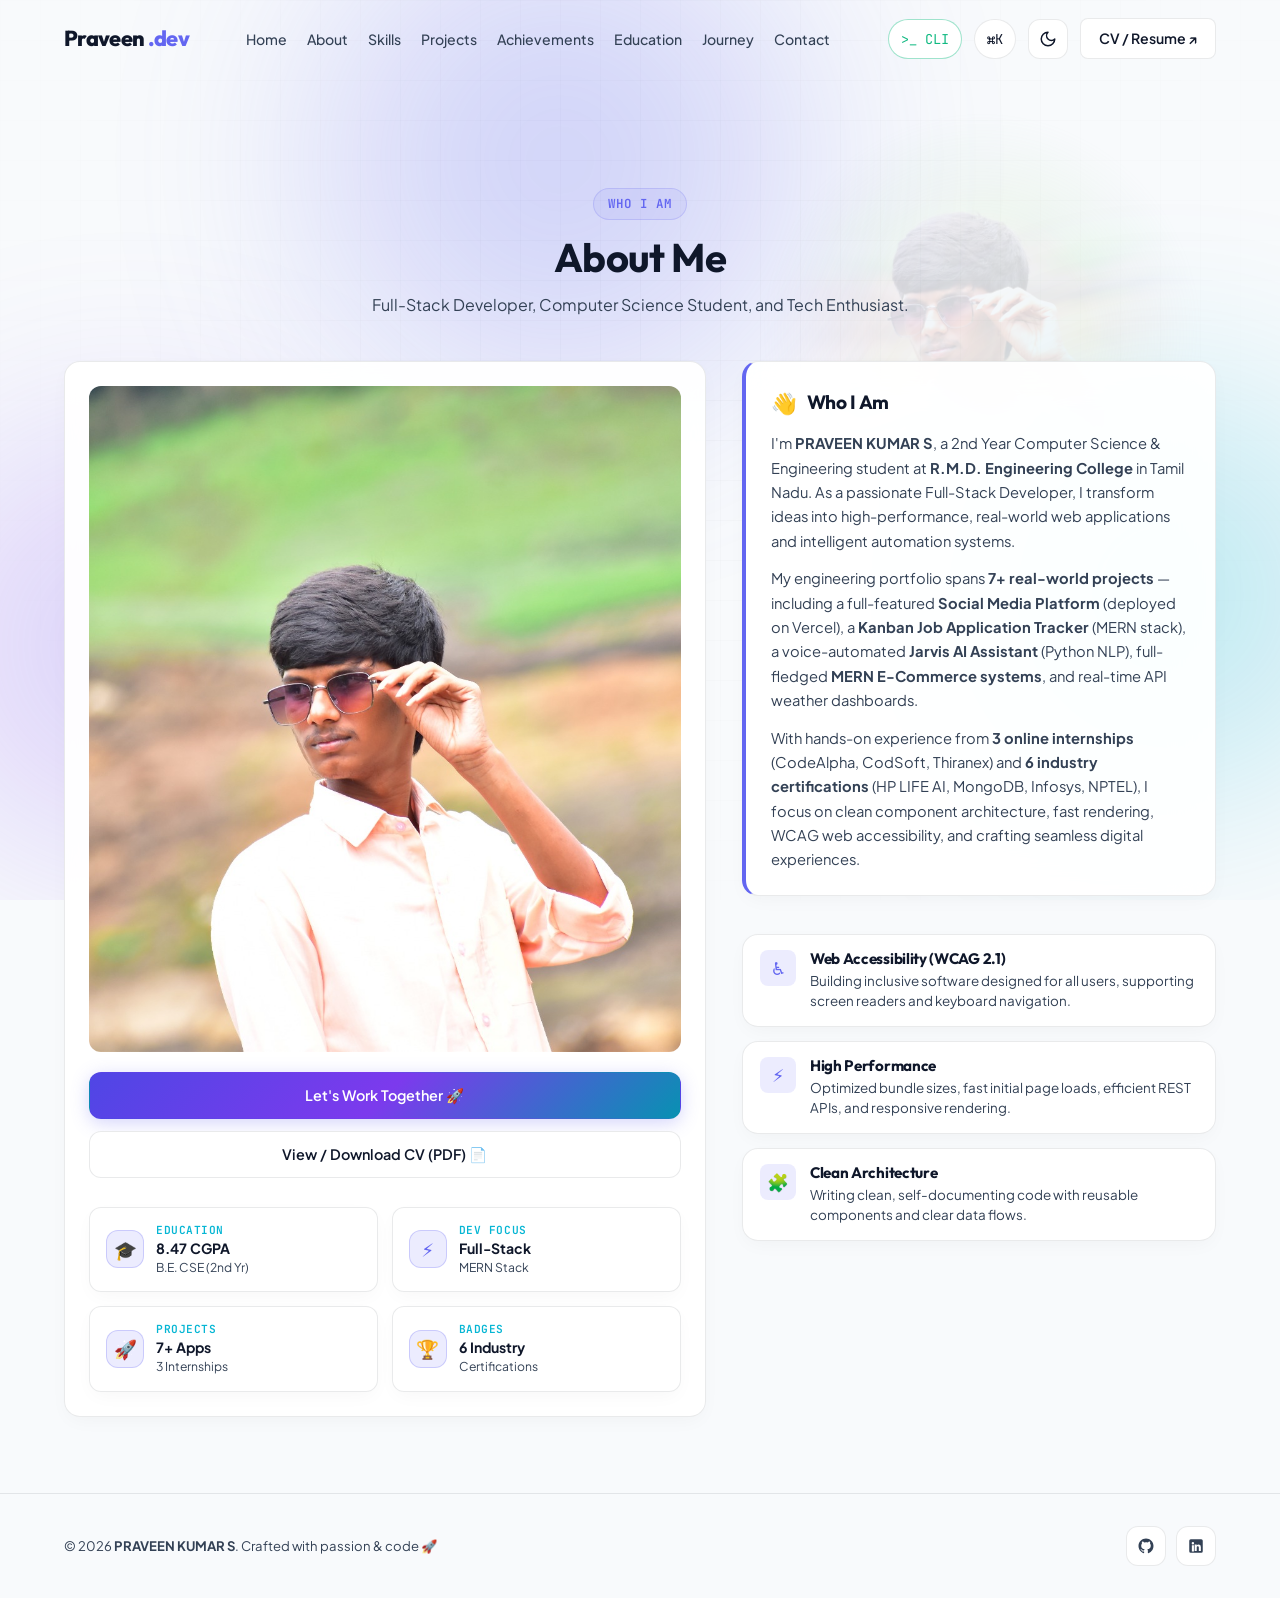
==== commit 55887d5c: "feat: transform portfolio into Advanced AI-Powered Interactive Digital Profile" ====
--- a/about.html
+++ b/about.html
@@ -15,7 +15,7 @@
   <link href="https://fonts.googleapis.com/css2?family=Outfit:wght@400;500;600;700;800&family=Plus+Jakarta+Sans:wght@400;500;600;700&family=JetBrains+Mono:wght@400;500;600&display=swap" rel="stylesheet" />
 
   <!-- Stylesheet -->
-  <link rel="stylesheet" href="css/style.css?v=25.0" />
+  <link rel="stylesheet" href="css/style.css?v=26.0" />
 
   <script>
     if (localStorage.getItem('portfolio-theme') === 'light' || (!localStorage.getItem('portfolio-theme') && window.matchMedia('(prefers-color-scheme: light)').matches)) {
@@ -281,6 +281,6 @@
     </div>
   </div>
 
-  <script src="js/main.js?v=25.0"></script>
+  <script src="js/main.js?v=26.0"></script>
 </body>
 </html>
--- a/css/style.css
+++ b/css/style.css
@@ -1,3087 +1,3351 @@
-/* ==========================================================================
-   DEVELOPER PORTFOLIO 2026 — PREMIUM DESIGN SYSTEM (LINEAR / VERCEL INSPIRED)
-   Praveen Kumar S — Full-Stack Developer & CSE Student
-   ========================================================================== */
-
-/* --------------------------------------------------------------------------
-   1. DESIGN TOKENS & THEME VARIABLES
-   -------------------------------------------------------------------------- */
-:root {
-  /* Color Tokens - Modern 2026 Obsidian & Midnight Dark Theme */
-  --bg-dark: #080911;
-  --bg-surface: #0f1220;
-  --bg-card: rgba(17, 21, 38, 0.75);
-  --bg-card-hover: rgba(26, 32, 58, 0.9);
-  --bg-elevated: #161b30;
-  --bg-input: rgba(255, 255, 255, 0.04);
-
-  /* Accents */
-  --accent-primary: #6366f1;     /* Indigo Glow */
-  --accent-secondary: #8b5cf6;   /* Electric Violet */
-  --accent-cyan: #06b6d4;        /* Cyan Neon */
-  --accent-emerald: #10b981;     /* Emerald Status */
-  --accent-pink: #ec4899;        /* Pink Flare */
-
-  /* Gradients */
-  --gradient-brand: linear-gradient(135deg, #6366f1 0%, #8b5cf6 50%, #06b6d4 100%);
-  --gradient-text: linear-gradient(135deg, #ffffff 0%, #cbd5e1 70%, #94a3b8 100%);
-  --gradient-glow: linear-gradient(135deg, rgba(99, 102, 241, 0.14), rgba(6, 182, 212, 0.14));
-
-  /* Typography Colors */
-  --text-main: #f8fafc;
-  --text-muted: #94a3b8;
-  --text-subtle: #64748b;
-
-  /* Borders & Shadows */
-  --border-light: rgba(255, 255, 255, 0.08);
-  --border-hover: rgba(99, 102, 241, 0.4);
-  --shadow-glass: 0 10px 35px -10px rgba(0, 0, 0, 0.5), inset 0 1px 0 rgba(255, 255, 255, 0.08);
-  --shadow-glow: 0 0 30px -5px rgba(99, 102, 241, 0.25);
-  --shadow-card: 0 8px 24px -6px rgba(0, 0, 0, 0.4);
-
-  /* Typography System */
-  --font-heading: 'Outfit', 'Plus Jakarta Sans', system-ui, -apple-system, sans-serif;
-  --font-body: 'Plus Jakarta Sans', system-ui, -apple-system, sans-serif;
-  --font-mono: 'JetBrains Mono', monospace;
-
-  /* Spacing Scale & Radius Tokens */
-  --container-max: 1200px;
-  --radius-lg: 16px;
-  --radius-md: 12px;
-  --radius-sm: 8px;
-  --radius-full: 9999px;
-  
-  /* Effects */
-  --glass-blur: blur(20px) saturate(180%);
-  --transition-fast: 0.15s cubic-bezier(0.4, 0, 0.2, 1);
-  --transition-normal: 0.25s cubic-bezier(0.4, 0, 0.2, 1);
-  --transition-slow: 0.4s cubic-bezier(0.4, 0, 0.2, 1);
-}
-
-/* Light Theme — Premium Soft Slate & Neutral Studio Design */
-html.light-theme,
-body.light-theme {
-  --bg-dark: #f8fafc;
-  --bg-surface: #ffffff;
-  --bg-card: rgba(255, 255, 255, 0.95);
-  --bg-card-hover: #f1f5f9;
-  --bg-elevated: #ffffff;
-  --bg-input: rgba(15, 23, 42, 0.04);
-
-  --gradient-brand: linear-gradient(135deg, #4f46e5 0%, #7c3aed 50%, #0891b2 100%);
-  --gradient-text: linear-gradient(135deg, #0f172a 0%, #334155 100%);
-  --gradient-glow: linear-gradient(135deg, rgba(79, 70, 229, 0.08), rgba(8, 145, 178, 0.08));
-
-  --text-main: #0f172a;
-  --text-muted: #334155;
-  --text-subtle: #64748b;
-
-  --border-light: rgba(15, 23, 42, 0.09);
-  --border-hover: rgba(79, 70, 229, 0.35);
-  --shadow-glass: 0 10px 30px -10px rgba(0, 0, 0, 0.06), inset 0 1px 0 rgba(255, 255, 255, 0.9);
-  --shadow-glow: 0 0 25px rgba(79, 70, 229, 0.12);
-  --shadow-card: 0 6px 20px -4px rgba(0, 0, 0, 0.04);
-}
-
-/* --------------------------------------------------------------------------
-   2. RESET & GLOBAL BASE
-   -------------------------------------------------------------------------- */
-*, *::before, *::after {
-  box-sizing: border-box;
-  margin: 0;
-  padding: 0;
-}
-
-html {
-  scroll-behavior: smooth;
-  font-size: 16px;
-}
-
-body {
-  font-family: var(--font-body);
-  background-color: var(--bg-dark);
-  color: var(--text-main);
-  line-height: 1.6;
-  min-height: 100vh;
-  overflow-x: hidden;
-  -webkit-font-smoothing: antialiased;
-  -moz-osx-font-smoothing: grayscale;
-  position: relative;
-  transition: background-color 0.3s ease, color 0.3s ease;
-}
-
-/* Ambient Background Lighting & Subtle Grid */
-.bg-ambient {
-  position: fixed;
-  inset: 0;
-  pointer-events: none;
-  z-index: 0;
-  overflow: hidden;
-}
-
-.bg-grid-pattern {
-  position: absolute;
-  inset: 0;
-  background-image: 
-    linear-gradient(to right, rgba(255, 255, 255, 0.025) 1px, transparent 1px),
-    linear-gradient(to bottom, rgba(255, 255, 255, 0.025) 1px, transparent 1px);
-  background-size: 40px 40px;
-  mask-image: radial-gradient(circle at 50% 30%, black 0%, transparent 85%);
-}
-
-body.light-theme .bg-grid-pattern {
-  background-image: 
-    linear-gradient(to right, rgba(0, 0, 0, 0.025) 1px, transparent 1px),
-    linear-gradient(to bottom, rgba(0, 0, 0, 0.025) 1px, transparent 1px);
-}
-
-/* 3D Interactive Profile Background Visual */
-.bg-profile-3d {
-  position: fixed;
-  top: 8%;
-  right: 3%;
-  width: 520px;
-  height: 520px;
-  perspective: 1200px;
-  z-index: 0;
-  pointer-events: none;
-  opacity: 0.18;
-  transition: opacity 0.5s ease, transform 0.5s ease;
-}
-
-body.light-theme .bg-profile-3d {
-  opacity: 0.14;
-}
-
-.bg-profile-3d-inner {
-  width: 100%;
-  height: 100%;
-  position: relative;
-  transform-style: preserve-3d;
-  transition: transform 0.25s cubic-bezier(0.16, 1, 0.3, 1);
-  mask-image: radial-gradient(circle 260px at center, black 40%, transparent 85%);
-  -webkit-mask-image: radial-gradient(circle 260px at center, black 40%, transparent 85%);
-}
-
-.bg-profile-img {
-  width: 100%;
-  height: 100%;
-  object-fit: cover;
-  border-radius: 50%;
-  filter: contrast(115%) brightness(105%);
-}
-
-body.light-theme .bg-profile-img {
-  filter: contrast(110%) brightness(95%);
-}
-
-.bg-profile-overlay {
-  position: absolute;
-  inset: 0;
-  border-radius: 50%;
-  background: radial-gradient(circle at center, transparent 30%, var(--accent-primary) 100%);
-  mix-blend-mode: overlay;
-}
-
-.orb {
-  position: absolute;
-  border-radius: 50%;
-  filter: blur(110px);
-  opacity: 0.25;
-  animation: orbFloat 22s ease-in-out infinite alternate;
-}
-
-.orb-1 {
-  width: 480px;
-  height: 480px;
-  background: var(--accent-primary);
-  top: -80px;
-  left: 25%;
-}
-
-.orb-2 {
-  width: 380px;
-  height: 380px;
-  background: var(--accent-cyan);
-  top: 45%;
-  right: -80px;
-  animation-delay: -7s;
-}
-
-.orb-3 {
-  width: 420px;
-  height: 420px;
-  background: var(--accent-secondary);
-  bottom: 5%;
-  left: -80px;
-  animation-delay: -14s;
-}
-
-@keyframes orbFloat {
-  0% { transform: translate(0, 0) scale(1); }
-  50% { transform: translate(30px, 40px) scale(1.04); }
-  100% { transform: translate(-25px, 25px) scale(0.96); }
-}
-
-/* Custom Scrollbar */
-::-webkit-scrollbar {
-  width: 8px;
-}
-::-webkit-scrollbar-track {
-  background: var(--bg-dark);
-}
-::-webkit-scrollbar-thumb {
-  background: rgba(99, 102, 241, 0.35);
-  border-radius: var(--radius-full);
-}
-::-webkit-scrollbar-thumb:hover {
-  background: var(--accent-primary);
-}
-
-/* Scroll Progress Bar */
-#scroll-progress {
-  position: fixed;
-  top: 0;
-  left: 0;
-  height: 3px;
-  background: var(--gradient-brand);
-  width: 0%;
-  z-index: 10000;
-  transition: width 0.1s linear;
-  box-shadow: 0 0 12px var(--accent-primary);
-}
-
-/* Selection */
-::selection {
-  background: rgba(99, 102, 241, 0.3);
-  color: #ffffff;
-}
-
-/* Typography Hierarchy */
-h1, h2, h3, h4, h5, h6 {
-  font-family: var(--font-heading);
-  font-weight: 700;
-  line-height: 1.2;
-  color: var(--text-main);
-  letter-spacing: -0.02em;
-}
-
-.gradient-text {
-  background: var(--gradient-brand);
-  -webkit-background-clip: text;
-  -webkit-text-fill-color: transparent;
-}
-
-p {
-  color: var(--text-muted);
-}
-
-a {
-  color: inherit;
-  text-decoration: none;
-  transition: color var(--transition-fast);
-}
-
-ul, ol {
-  list-style: none;
-}
-
-img {
-  max-width: 100%;
-  height: auto;
-  display: block;
-}
-
-/* Layout Utilities */
-.container {
-  width: 100%;
-  max-width: var(--container-max);
-  margin-left: auto;
-  margin-right: auto;
-  padding-left: 1.5rem;
-  padding-right: 1.5rem;
-  position: relative;
-  z-index: 1;
-}
-
-.section {
-  padding: 4.75rem 0;
-  position: relative;
-  z-index: 1;
-}
-
-section[id] {
-  scroll-margin-top: 90px;
-}
-
-.section-header {
-  text-align: center;
-  max-width: 680px;
-  margin: 0 auto 2.75rem auto;
-}
-
-.section-tag {
-  display: inline-flex;
-  align-items: center;
-  gap: 0.4rem;
-  padding: 0.3rem 0.85rem;
-  border-radius: var(--radius-full);
-  background: rgba(99, 102, 241, 0.08);
-  border: 1px solid rgba(99, 102, 241, 0.2);
-  color: var(--accent-primary);
-  font-family: var(--font-mono);
-  font-size: 0.78rem;
-  font-weight: 600;
-  text-transform: uppercase;
-  letter-spacing: 0.08em;
-  margin-bottom: 0.85rem;
-}
-
-.section-title {
-  font-size: clamp(1.85rem, 3.2vw, 2.5rem);
-  margin-bottom: 0.65rem;
-}
-
-.section-subtitle {
-  font-size: 1rem;
-  color: var(--text-muted);
-}
-
-/* Accessibility Skip Link */
-.skip-link {
-  position: fixed;
-  top: -100px;
-  left: 1rem;
-  background: var(--accent-primary);
-  color: #ffffff;
-  padding: 0.75rem 1.5rem;
-  border-radius: var(--radius-sm);
-  font-weight: 600;
-  z-index: 99999;
-  transition: top var(--transition-normal);
-}
-.skip-link:focus {
-  top: 1rem;
-}
-
-/* --------------------------------------------------------------------------
-   3. BUTTONS & INTERACTIVE ELEMENTS — LIQUID ANIMATION SYSTEM
-   -------------------------------------------------------------------------- */
-.btn {
-  display: inline-flex;
-  align-items: center;
-  justify-content: center;
-  gap: 0.5rem;
-  padding: 0.7rem 1.4rem;
-  border-radius: var(--radius-md);
-  font-family: var(--font-body);
-  font-weight: 600;
-  font-size: 0.9rem;
-  cursor: pointer;
-  border: 1px solid transparent;
-  transition: all var(--transition-normal);
-  white-space: nowrap;
-  position: relative;
-  overflow: hidden;
-  z-index: 1;
-  isolation: isolate;
-  will-change: transform;
-}
-
-/* Liquid Radial Glow Highlight Layer */
-.btn::before {
-  content: '';
-  position: absolute;
-  inset: 0;
-  border-radius: inherit;
-  background: radial-gradient(
-    circle 100px at var(--mouse-x, 50%) var(--mouse-y, 50%),
-    rgba(255, 255, 255, 0.28) 0%,
-    rgba(255, 255, 255, 0.08) 45%,
-    transparent 80%
-  );
-  opacity: 0;
-  transform: scale(0.6);
-  transition: opacity 0.35s cubic-bezier(0.4, 0, 0.2, 1), transform 0.35s cubic-bezier(0.4, 0, 0.2, 1);
-  pointer-events: none;
-  z-index: -1;
-}
-
-.btn:hover::before {
-  opacity: 1;
-  transform: scale(1.35);
-}
-
-.btn-primary {
-  background: var(--gradient-brand);
-  color: #ffffff;
-  box-shadow: 0 4px 18px rgba(99, 102, 241, 0.28);
-}
-
-.btn-primary::before {
-  background: radial-gradient(
-    circle 120px at var(--mouse-x, 50%) var(--mouse-y, 50%),
-    rgba(255, 255, 255, 0.38) 0%,
-    rgba(6, 182, 212, 0.28) 50%,
-    transparent 85%
-  );
-}
-
-.btn-primary:hover {
-  transform: translateY(-2px);
-  box-shadow: 0 8px 26px rgba(99, 102, 241, 0.42);
-  color: #ffffff;
-}
-
-.btn-outline {
-  background: var(--bg-card);
-  border-color: var(--border-light);
-  color: var(--text-main);
-  backdrop-filter: var(--glass-blur);
-}
-
-.btn-outline::before {
-  background: radial-gradient(
-    circle 100px at var(--mouse-x, 50%) var(--mouse-y, 50%),
-    rgba(99, 102, 241, 0.28) 0%,
-    rgba(99, 102, 241, 0.08) 55%,
-    transparent 85%
-  );
-}
-
-.btn-outline:hover {
-  border-color: var(--accent-primary);
-  background: var(--bg-card-hover);
-  transform: translateY(-2px);
-  color: var(--accent-primary);
-  box-shadow: var(--shadow-glow);
-}
-
-.btn-sm {
-  padding: 0.4rem 0.9rem;
-  font-size: 0.82rem;
-  border-radius: var(--radius-sm);
-}
-
-/* Liquid Ripple Click Wave */
-.btn-ripple {
-  position: absolute;
-  border-radius: 50%;
-  background: rgba(255, 255, 255, 0.45);
-  transform: scale(0);
-  animation: liquidRipple 0.5s cubic-bezier(0.25, 0.46, 0.45, 0.94) forwards;
-  pointer-events: none;
-  z-index: 0;
-}
-
-.btn-outline .btn-ripple {
-  background: rgba(99, 102, 241, 0.35);
-}
-
-@keyframes liquidRipple {
-  0% {
-    transform: scale(0);
-    opacity: 0.85;
-  }
-  100% {
-    transform: scale(3.2);
-    opacity: 0;
-  }
-}
-
-/* Icon Micro-Nudge Animation */
-.btn span,
-.btn svg,
-.btn i {
-  transition: transform 0.25s cubic-bezier(0.34, 1.56, 0.64, 1);
-  display: inline-block;
-}
-
-.btn:hover span:last-child,
-.btn:hover svg:last-child {
-  transform: translateX(3px);
-}
-
-/* Reduced Motion Fallback */
-@media (prefers-reduced-motion: reduce) {
-  .btn::before,
-  .btn-ripple {
-    display: none !important;
-  }
-  .btn span,
-  .btn svg {
-    transform: none !important;
-  }
-}
-
-/* --------------------------------------------------------------------------
-   4. GLASS CARDS & UTILITIES
-   -------------------------------------------------------------------------- */
-.glass-card {
-  background: var(--bg-card);
-  backdrop-filter: var(--glass-blur);
-  -webkit-backdrop-filter: var(--glass-blur);
-  border: 1px solid var(--border-light);
-  border-radius: var(--radius-lg);
-  box-shadow: var(--shadow-card);
-  transition: all var(--transition-normal);
-  position: relative;
-  overflow: hidden;
-}
-
-.glass-card:hover {
-  border-color: var(--border-hover);
-  background: var(--bg-card-hover);
-  box-shadow: var(--shadow-glass), var(--shadow-glow);
-}
-
-/* --------------------------------------------------------------------------
-   5. NAVIGATION BAR
-   -------------------------------------------------------------------------- */
-.site-header {
-  position: fixed;
-  top: 0;
-  left: 0;
-  right: 0;
-  z-index: 1000;
-  padding: 1.15rem 0;
-  transition: all var(--transition-normal);
-}
-
-.site-header.scrolled {
-  padding: 0.7rem 0;
-  background: rgba(8, 9, 17, 0.88);
-  backdrop-filter: var(--glass-blur);
-  -webkit-backdrop-filter: var(--glass-blur);
-  border-bottom: 1px solid var(--border-light);
-  box-shadow: 0 10px 30px rgba(0, 0, 0, 0.4);
-}
-
-body.light-theme .site-header.scrolled {
-  background: rgba(248, 250, 252, 0.9);
-}
-
-.nav-container {
-  display: flex;
-  align-items: center;
-  justify-content: space-between;
-  gap: 1rem;
-}
-
-.nav-logo {
-  font-family: var(--font-heading);
-  font-size: 1.35rem;
-  font-weight: 800;
-  letter-spacing: -0.03em;
-  color: var(--text-main);
-  display: flex;
-  align-items: center;
-  gap: 0.2rem;
-  flex-shrink: 0;
-}
-
-.nav-logo span {
-  color: var(--accent-primary);
-}
-
-.nav-menu {
-  display: flex;
-  align-items: center;
-  gap: 1.25rem;
-  list-style: none;
-  margin: 0;
-  padding: 0;
-}
-
-.nav-link {
-  font-size: 0.88rem;
-  font-weight: 500;
-  color: var(--text-muted);
-  position: relative;
-  padding: 0.35rem 0;
-  transition: color var(--transition-fast);
-  white-space: nowrap;
-}
-
-.nav-link:hover,
-.nav-link.active {
-  color: var(--text-main);
-}
-
-.nav-link::after {
-  content: '';
-  position: absolute;
-  bottom: 0;
-  left: 0;
-  width: 0;
-  height: 2px;
-  background: var(--gradient-brand);
-  transition: width var(--transition-normal);
-  border-radius: var(--radius-full);
-}
-
-.nav-link:hover::after,
-.nav-link.active::after {
-  width: 100%;
-}
-
-.nav-controls {
-  display: flex;
-  align-items: center;
-  gap: 0.75rem;
-  flex-shrink: 0;
-}
-
-/* Unique Theme Toggle Button */
-.theme-toggle {
-  background: var(--bg-card);
-  border: 1px solid var(--border-light);
-  width: 40px;
-  height: 40px;
-  border-radius: var(--radius-md);
-  display: flex;
-  align-items: center;
-  justify-content: center;
-  color: var(--text-main);
-  cursor: pointer;
-  transition: all var(--transition-normal);
-  position: relative;
-  overflow: hidden;
-}
-
-.theme-toggle:hover {
-  border-color: var(--accent-primary);
-  background: var(--bg-card-hover);
-  transform: translateY(-1px);
-  box-shadow: 0 4px 15px rgba(99, 102, 241, 0.25);
-  color: var(--accent-primary);
-}
-
-.theme-icon {
-  transition: transform 0.4s cubic-bezier(0.34, 1.56, 0.64, 1);
-}
-
-.theme-toggle:hover .theme-icon {
-  transform: rotate(20deg) scale(1.1);
-}
-
-.mobile-menu-btn {
-  display: none;
-  background: var(--bg-card);
-  border: 1px solid var(--border-light);
-  width: 40px;
-  height: 40px;
-  border-radius: var(--radius-md);
-  color: var(--text-main);
-  font-size: 1.2rem;
-  cursor: pointer;
-  align-items: center;
-  justify-content: center;
-}
-
-/* Desktop Explicit Navbar Rules */
-@media (min-width: 993px) {
-  .nav-menu {
-    display: flex !important;
-    position: static !important;
-    flex-direction: row !important;
-    height: auto !important;
-    width: auto !important;
-    background: transparent !important;
-    box-shadow: none !important;
-    padding: 0 !important;
-    transform: none !important;
-  }
-  .mobile-menu-btn {
-    display: none !important;
-  }
-}
-
-/* --------------------------------------------------------------------------
-   6. HERO SECTION
-   -------------------------------------------------------------------------- */
-.hero-section {
-  min-height: 100vh;
-  display: flex;
-  align-items: center;
-  padding-top: 7rem;
-  padding-bottom: 3.5rem;
-  position: relative;
-}
-
-.hero-grid {
-  display: grid;
-  grid-template-columns: 1.2fr 0.8fr;
-  gap: 3.5rem;
-  align-items: center;
-}
-
-.status-badge {
-  display: inline-flex;
-  align-items: center;
-  gap: 0.55rem;
-  padding: 0.35rem 0.95rem;
-  border-radius: var(--radius-full);
-  background: rgba(16, 185, 129, 0.08);
-  border: 1px solid rgba(16, 185, 129, 0.25);
-  color: var(--accent-emerald);
-  font-size: 0.82rem;
-  font-weight: 600;
-  margin-bottom: 1.15rem;
-}
-
-.status-dot {
-  width: 8px;
-  height: 8px;
-  border-radius: 50%;
-  background: var(--accent-emerald);
-  box-shadow: 0 0 8px var(--accent-emerald);
-  animation: pulseDot 2s infinite;
-}
-
-@keyframes pulseDot {
-  0% { transform: scale(0.95); box-shadow: 0 0 0 0 rgba(16, 185, 129, 0.7); }
-  70% { transform: scale(1); box-shadow: 0 0 0 7px rgba(16, 185, 129, 0); }
-  100% { transform: scale(0.95); box-shadow: 0 0 0 0 rgba(16, 185, 129, 0); }
-}
-
-.hero-name {
-  font-size: clamp(2.4rem, 4.8vw, 3.8rem);
-  font-weight: 800;
-  line-height: 1.1;
-  margin-bottom: 0.65rem;
-  letter-spacing: -0.03em;
-}
-
-.hero-headline {
-  font-size: clamp(1.1rem, 2vw, 1.4rem);
-  font-weight: 600;
-  color: var(--accent-primary);
-  margin-bottom: 1.15rem;
-  display: flex;
-  align-items: center;
-  gap: 0.5rem;
-}
-
-.hero-bio {
-  font-size: 1rem;
-  color: var(--text-muted);
-  margin-bottom: 1.85rem;
-  max-width: 580px;
-  line-height: 1.7;
-}
-
-.hero-actions {
-  display: flex;
-  flex-wrap: wrap;
-  align-items: center;
-  gap: 1rem;
-  margin-bottom: 2.25rem;
-}
-
-.social-pills {
-  display: flex;
-  align-items: center;
-  gap: 0.6rem;
-}
-
-.social-pill {
-  width: 40px;
-  height: 40px;
-  border-radius: var(--radius-md);
-  background: var(--bg-card);
-  border: 1px solid var(--border-light);
-  display: flex;
-  align-items: center;
-  justify-content: center;
-  color: var(--text-muted);
-  transition: all var(--transition-normal);
-}
-
-.social-pill:hover {
-  color: var(--accent-primary);
-  border-color: var(--accent-primary);
-  transform: translateY(-2px);
-  background: var(--bg-card-hover);
-  box-shadow: var(--shadow-glow);
-}
-
-/* Hero Avatar Card */
-.hero-visual {
-  position: relative;
-}
-
-.hero-avatar-card {
-  padding: 1rem;
-  position: relative;
-}
-
-.avatar-wrapper {
-  position: relative;
-  border-radius: var(--radius-md);
-  overflow: hidden;
-  aspect-ratio: 4/4.5;
-}
-
-.avatar-img {
-  width: 100%;
-  height: 100%;
-  object-fit: cover;
-  transition: transform var(--transition-normal);
-}
-
-.hero-avatar-card:hover .avatar-img {
-  transform: scale(1.02);
-}
-
-/* Stats Row */
-.stats-grid {
-  display: grid;
-  grid-template-columns: repeat(4, 1fr);
-  gap: 1rem;
-  margin-top: 1.75rem;
-}
-
-.stat-card {
-  padding: 1.15rem 0.85rem;
-  text-align: center;
-}
-
-.stat-number {
-  font-family: var(--font-heading);
-  font-size: 1.75rem;
-  font-weight: 800;
-  margin-bottom: 0.15rem;
-}
-
-.stat-label {
-  font-size: 0.78rem;
-  color: var(--text-muted);
-}
-
-/* --------------------------------------------------------------------------
-   7. ABOUT SECTION — PROJECT-DRIVEN & REFINED
-   -------------------------------------------------------------------------- */
-.about-grid {
-  display: grid;
-  grid-template-columns: 1.15fr 0.85fr;
-  gap: 2.25rem;
-  align-items: start;
-}
-
-.about-left-col,
-.about-right-col {
-  display: flex;
-  flex-direction: column;
-  gap: 1.35rem;
-}
-
-.about-blocks-wrapper {
-  display: flex;
-  flex-direction: column;
-  gap: 1rem;
-}
-
-.about-block-card {
-  padding: 1.4rem 1.5rem;
-  border-left: 4px solid var(--accent-primary);
-  transition: all var(--transition-normal);
-}
-
-.about-block-card:hover {
-  transform: translateX(4px);
-  border-color: var(--border-hover);
-}
-
-.about-block-header {
-  display: flex;
-  align-items: center;
-  gap: 0.6rem;
-  margin-bottom: 0.55rem;
-}
-
-.about-block-icon {
-  font-size: 1.25rem;
-}
-
-.about-block-title {
-  font-size: 1.15rem;
-  font-weight: 700;
-  color: var(--text-main);
-}
-
-.about-block-desc {
-  font-size: 0.92rem;
-  line-height: 1.65;
-  color: var(--text-muted);
-}
-
-/* Highlights 2x2 Grid */
-.about-highlights-grid {
-  display: grid;
-  grid-template-columns: repeat(2, 1fr);
-  gap: 0.85rem;
-}
-
-.highlight-card {
-  padding: 0.9rem 1rem;
-  display: flex;
-  align-items: center;
-  gap: 0.75rem;
-  border-radius: var(--radius-md);
-}
-
-.highlight-icon {
-  width: 38px;
-  height: 38px;
-  border-radius: var(--radius-md);
-  background: rgba(99, 102, 241, 0.12);
-  border: 1px solid rgba(99, 102, 241, 0.25);
-  display: flex;
-  align-items: center;
-  justify-content: center;
-  font-size: 1.15rem;
-  color: var(--accent-primary);
-  flex-shrink: 0;
-}
-
-.highlight-info {
-  display: flex;
-  flex-direction: column;
-}
-
-.highlight-label {
-  font-family: var(--font-mono);
-  font-size: 0.7rem;
-  color: var(--accent-cyan);
-  text-transform: uppercase;
-  letter-spacing: 0.05em;
-  font-weight: 600;
-}
-
-.highlight-title {
-  font-size: 0.88rem;
-  font-weight: 700;
-  color: var(--text-main);
-  line-height: 1.25;
-}
-
-.highlight-sub {
-  font-size: 0.76rem;
-  color: var(--text-muted);
-}
-
-.value-list {
-  display: grid;
-  gap: 0.85rem;
-}
-
-.value-item {
-  padding: 0.95rem 1.1rem;
-  display: flex;
-  align-items: flex-start;
-  gap: 0.85rem;
-}
-
-.value-icon {
-  width: 36px;
-  height: 36px;
-  border-radius: var(--radius-sm);
-  background: rgba(99, 102, 241, 0.12);
-  color: var(--accent-primary);
-  display: flex;
-  align-items: center;
-  justify-content: center;
-  font-size: 1.1rem;
-  flex-shrink: 0;
-}
-
-.value-content h4 {
-  font-size: 0.95rem;
-  margin-bottom: 0.15rem;
-}
-
-.value-content p {
-  font-size: 0.84rem;
-  line-height: 1.5;
-}
-
-/* Developer Code Editor Snippet Widget */
-.code-editor-card {
-  background: #090a14;
-  border: 1px solid var(--border-light);
-  border-radius: var(--radius-lg);
-  overflow: hidden;
-  box-shadow: 0 15px 40px rgba(0, 0, 0, 0.5);
-  font-family: var(--font-mono);
-}
-
-body.light-theme .code-editor-card {
-  background: #0f172a;
-  border-color: rgba(15, 23, 42, 0.15);
-}
-
-.code-editor-header {
-  background: #111322;
-  padding: 0.55rem 1.1rem;
-  display: flex;
-  align-items: center;
-  justify-content: space-between;
-  border-bottom: 1px solid var(--border-light);
-}
-
-.editor-dots {
-  display: flex;
-  gap: 0.4rem;
-}
-
-.dot {
-  width: 9px;
-  height: 9px;
-  border-radius: 50%;
-}
-.dot-red { background: #ff5f56; }
-.dot-yellow { background: #ffbd2e; }
-.dot-green { background: #27c93f; }
-
-.editor-title {
-  font-size: 0.78rem;
-  color: var(--text-subtle);
-}
-
-.code-editor-body {
-  padding: 1.15rem;
-  font-size: 0.82rem;
-  line-height: 1.7;
-  color: #e2e8f0;
-  overflow-x: auto;
-}
-
-.code-keyword { color: #c084fc; }
-.code-variable { color: #38bdf8; }
-.code-property { color: #f472b6; }
-.code-string { color: #4ade80; }
-
-/* --------------------------------------------------------------------------
-   8. SKILLS SECTION
-   -------------------------------------------------------------------------- */
-.skills-categories-grid {
-  display: grid;
-  grid-template-columns: repeat(3, 1fr);
-  gap: 1.15rem;
-}
-
-.skill-cat-card {
-  padding: 1.35rem;
-  display: flex;
-  flex-direction: column;
-}
-
-.skill-cat-header {
-  display: flex;
-  align-items: center;
-  gap: 0.75rem;
-  margin-bottom: 0.85rem;
-}
-
-.skill-cat-icon {
-  width: 38px;
-  height: 38px;
-  border-radius: var(--radius-md);
-  background: var(--gradient-glow);
-  border: 1px solid rgba(99, 102, 241, 0.2);
-  display: flex;
-  align-items: center;
-  justify-content: center;
-  font-size: 1.2rem;
-  color: var(--accent-primary);
-}
-
-.skill-cat-title {
-  font-size: 1rem;
-}
-
-.skill-pills {
-  display: flex;
-  flex-wrap: wrap;
-  gap: 0.35rem;
-}
-
-.skill-tag {
-  font-family: var(--font-mono);
-  font-size: 0.72rem;
-  padding: 0.25rem 0.6rem;
-  border-radius: var(--radius-sm);
-  background: rgba(255, 255, 255, 0.04);
-  border: 1px solid var(--border-light);
-  color: var(--text-main);
-  transition: all var(--transition-fast);
-}
-
-body.light-theme .skill-tag {
-  background: rgba(15, 23, 42, 0.04);
-}
-
-.skill-cat-card:hover .skill-tag {
-  border-color: rgba(99, 102, 241, 0.3);
-  background: rgba(99, 102, 241, 0.08);
-}
-
-/* --------------------------------------------------------------------------
-   9. PROJECTS SECTION — COMPACT, BALANCED & PROFESSIONAL GRID
-   -------------------------------------------------------------------------- */
-.project-filter-bar {
-  display: flex;
-  justify-content: center;
-  flex-wrap: wrap;
-  gap: 0.45rem;
-  margin-bottom: 2.25rem;
-}
-
-.filter-btn {
-  padding: 0.4rem 1.1rem;
-  border-radius: var(--radius-full);
-  font-size: 0.82rem;
-  font-weight: 600;
-  background: var(--bg-card);
-  border: 1px solid var(--border-light);
-  color: var(--text-muted);
-  cursor: pointer;
-  transition: all var(--transition-normal);
-}
-
-.filter-btn:hover,
-.filter-btn.active {
-  background: var(--accent-primary);
-  color: #ffffff;
-  border-color: var(--accent-primary);
-  box-shadow: 0 4px 16px rgba(99, 102, 241, 0.3);
-}
-
-/* Featured Project Showcase Banner */
-.featured-project-card {
-  display: grid;
-  grid-template-columns: 1.05fr 0.95fr;
-  gap: 2rem;
-  padding: 1.65rem;
-  margin-bottom: 2.25rem;
-  align-items: center;
-}
-
-.featured-project-preview {
-  position: relative;
-  border-radius: var(--radius-md);
-  overflow: hidden;
-  aspect-ratio: 16/9;
-  max-height: 220px;
-  background: var(--bg-surface);
-  border: 1px solid var(--border-light);
-}
-
-.featured-project-preview-icon {
-  width: 100%;
-  height: 100%;
-  display: flex;
-  align-items: center;
-  justify-content: center;
-  font-size: 3.5rem;
-  background: linear-gradient(135deg, rgba(99, 102, 241, 0.15), rgba(6, 182, 212, 0.15));
-}
-
-.featured-label {
-  display: inline-flex;
-  align-items: center;
-  gap: 0.4rem;
-  font-family: var(--font-mono);
-  font-size: 0.72rem;
-  color: var(--accent-cyan);
-  margin-bottom: 0.45rem;
-  text-transform: uppercase;
-  letter-spacing: 0.08em;
-  font-weight: 600;
-}
-
-.featured-title {
-  font-size: 1.45rem;
-  margin-bottom: 0.6rem;
-}
-
-.featured-desc {
-  font-size: 0.9rem;
-  margin-bottom: 0.95rem;
-  line-height: 1.6;
-}
-
-.featured-problem {
-  padding: 0.7rem 0.85rem;
-  border-radius: var(--radius-sm);
-  background: rgba(99, 102, 241, 0.08);
-  border-left: 3px solid var(--accent-primary);
-  font-size: 0.82rem;
-  color: var(--text-muted);
-  margin-bottom: 0.95rem;
-  line-height: 1.5;
-}
-
-.featured-problem strong {
-  color: var(--text-main);
-}
-
-/* Compact Projects Grid */
-.projects-grid {
-  display: grid;
-  grid-template-columns: repeat(3, 1fr);
-  gap: 1.15rem;
-  align-items: stretch;
-}
-
-.project-card-wrapper {
-  display: flex;
-  flex-direction: column;
-}
-
-.project-card {
-  display: flex;
-  flex-direction: column;
-  flex: 1;
-  border-radius: var(--radius-md);
-  overflow: hidden;
-}
-
-/* Reduced height icon/thumb container */
-.project-thumb-box {
-  position: relative;
-  height: 110px;
-  background: linear-gradient(135deg, rgba(14, 16, 28, 0.9), rgba(28, 31, 52, 0.7));
-  border-bottom: 1px solid var(--border-light);
-  display: flex;
-  align-items: center;
-  justify-content: center;
-  font-size: 2.3rem;
-  overflow: hidden;
-}
-
-body.light-theme .project-thumb-box {
-  background: linear-gradient(135deg, rgba(241, 245, 249, 0.9), rgba(226, 232, 240, 0.8));
-}
-
-.project-thumb-box::after {
-  content: '';
-  position: absolute;
-  inset: 0;
-  background: radial-gradient(circle at center, rgba(99, 102, 241, 0.2), transparent 70%);
-  opacity: 0;
-  transition: opacity var(--transition-normal);
-}
-
-.project-card:hover .project-thumb-box::after {
-  opacity: 1;
-}
-
-.project-card-body {
-  padding: 1rem 1.1rem 0.85rem 1.1rem;
-  display: flex;
-  flex-direction: column;
-  flex: 1;
-}
-
-.project-card-body .skill-pills {
-  margin-bottom: 0.45rem;
-  gap: 0.3rem;
-}
-
-.project-card-body .skill-tag {
-  font-size: 0.7rem;
-  padding: 0.18rem 0.5rem;
-}
-
-.project-card-title {
-  font-size: 1.02rem;
-  font-weight: 700;
-  margin-bottom: 0.35rem;
-  line-height: 1.3;
-}
-
-/* Line-clamped Description for compact card height */
-.project-card-desc {
-  font-size: 0.84rem;
-  line-height: 1.45;
-  color: var(--text-muted);
-  margin-bottom: 0.35rem;
-  display: -webkit-box;
-  -webkit-line-clamp: 3;
-  -webkit-box-orient: vertical;
-  overflow: hidden;
-  text-overflow: ellipsis;
-}
-
-/* Compact Problem Solved text */
-.project-problem-text {
-  font-size: 0.76rem;
-  line-height: 1.4;
-  color: var(--text-subtle);
-  margin-bottom: 0.7rem;
-  display: -webkit-box;
-  -webkit-line-clamp: 2;
-  -webkit-box-orient: vertical;
-  overflow: hidden;
-  text-overflow: ellipsis;
-}
-
-.project-problem-text strong {
-  color: var(--accent-cyan);
-}
-
-.project-card-footer {
-  margin-top: auto;
-  padding-top: 0.6rem;
-  border-top: 1px solid var(--border-light);
-  display: flex;
-  align-items: center;
-  justify-content: space-between;
-  gap: 0.5rem;
-}
-
-.project-link-item {
-  font-size: 0.78rem;
-  font-weight: 600;
-  color: var(--accent-primary);
-  display: inline-flex;
-  align-items: center;
-  gap: 0.25rem;
-}
-
-.project-link-item:hover {
-  color: var(--text-main);
-}
-
-/* --------------------------------------------------------------------------
-   10. ACHIEVEMENTS & CERTIFICATIONS SECTION
-   -------------------------------------------------------------------------- */
-.achievements-grid {
-  display: grid;
-  grid-template-columns: repeat(2, 1fr);
-  gap: 1.25rem;
-}
-
-.achievement-card {
-  padding: 1.35rem;
-  display: flex;
-  flex-direction: column;
-}
-
-.achievement-header {
-  display: flex;
-  align-items: flex-start;
-  justify-content: space-between;
-  margin-bottom: 0.65rem;
-}
-
-.achievement-badge-icon {
-  width: 38px;
-  height: 38px;
-  border-radius: var(--radius-md);
-  background: var(--gradient-glow);
-  border: 1px solid rgba(99, 102, 241, 0.25);
-  display: flex;
-  align-items: center;
-  justify-content: center;
-  font-size: 1.15rem;
-  color: var(--accent-primary);
-}
-
-.achievement-date {
-  font-family: var(--font-mono);
-  font-size: 0.75rem;
-  color: var(--text-subtle);
-  padding: 0.18rem 0.6rem;
-  border-radius: var(--radius-full);
-  background: rgba(255, 255, 255, 0.04);
-}
-
-body.light-theme .achievement-date {
-  background: rgba(15, 23, 42, 0.04);
-}
-
-.achievement-title {
-  font-size: 1.05rem;
-  margin-bottom: 0.2rem;
-}
-
-.achievement-issuer {
-  font-size: 0.82rem;
-  color: var(--accent-cyan);
-  font-weight: 600;
-  margin-bottom: 0.65rem;
-}
-
-.achievement-details {
-  font-size: 0.82rem;
-  padding-left: 1.1rem;
-  color: var(--text-muted);
-}
-
-.achievement-details li {
-  list-style-type: disc;
-  margin-bottom: 0.25rem;
-  line-height: 1.5;
-}
-
-/* --------------------------------------------------------------------------
-   11. DEVELOPER JOURNEY TIMELINE
-   -------------------------------------------------------------------------- */
-.journey-timeline {
-  position: relative;
-  max-width: 820px;
-  margin: 0 auto;
-  padding-left: 2rem;
-}
-
-.journey-timeline::before {
-  content: '';
-  position: absolute;
-  left: 0;
-  top: 0;
-  bottom: 0;
-  width: 2px;
-  background: linear-gradient(to bottom, var(--accent-primary), var(--accent-cyan), var(--accent-secondary));
-}
-
-.timeline-card-item {
-  position: relative;
-  margin-bottom: 1.5rem;
-  padding-left: 1.15rem;
-}
-
-.timeline-card-item::before {
-  content: '';
-  position: absolute;
-  left: -2.35rem;
-  top: 0.35rem;
-  width: 12px;
-  height: 12px;
-  border-radius: 50%;
-  background: var(--accent-primary);
-  border: 3px solid var(--bg-dark);
-  box-shadow: 0 0 10px var(--accent-primary);
-}
-
-.timeline-content-box {
-  padding: 1.25rem;
-}
-
-.timeline-year-tag {
-  font-family: var(--font-mono);
-  font-size: 0.75rem;
-  color: var(--accent-cyan);
-  font-weight: 600;
-  margin-bottom: 0.3rem;
-}
-
-.timeline-item-title {
-  font-size: 1.1rem;
-  margin-bottom: 0.15rem;
-}
-
-.timeline-item-subtitle {
-  font-size: 0.85rem;
-  color: var(--text-subtle);
-  margin-bottom: 0.55rem;
-}
-
-/* --------------------------------------------------------------------------
-   12. CONTACT SECTION
-   -------------------------------------------------------------------------- */
-.contact-grid-wrapper {
-  display: grid;
-  grid-template-columns: 1fr 1.2fr;
-  gap: 2.25rem;
-  align-items: start;
-}
-
-.contact-info-box {
-  display: flex;
-  flex-direction: column;
-  gap: 1.15rem;
-}
-
-.contact-detail-card {
-  padding: 1rem;
-  display: flex;
-  align-items: center;
-  gap: 0.85rem;
-}
-
-.contact-icon-box {
-  width: 40px;
-  height: 40px;
-  border-radius: var(--radius-md);
-  background: rgba(99, 102, 241, 0.12);
-  border: 1px solid rgba(99, 102, 241, 0.25);
-  color: var(--accent-primary);
-  display: flex;
-  align-items: center;
-  justify-content: center;
-  font-size: 1.2rem;
-  flex-shrink: 0;
-}
-
-.contact-detail-text p {
-  font-size: 0.72rem;
-  color: var(--text-subtle);
-  text-transform: uppercase;
-  letter-spacing: 0.05em;
-  margin-bottom: 0.1rem;
-}
-
-.contact-detail-text h4 {
-  font-size: 0.9rem;
-  color: var(--text-main);
-}
-
-.contact-form-card {
-  padding: 1.75rem;
-}
-
-.form-group {
-  margin-bottom: 1.1rem;
-}
-
-.form-label {
-  display: block;
-  font-size: 0.82rem;
-  font-weight: 600;
-  color: var(--text-main);
-  margin-bottom: 0.3rem;
-}
-
-.form-label abbr {
-  color: var(--accent-pink);
-  text-decoration: none;
-}
-
-.form-input,
-.form-textarea,
-.form-select {
-  width: 100%;
-  background: var(--bg-input);
-  border: 1px solid var(--border-light);
-  border-radius: var(--radius-md);
-  padding: 0.75rem 1rem;
-  color: var(--text-main);
-  font-family: var(--font-body);
-  font-size: 0.88rem;
-  outline: none;
-  transition: all var(--transition-normal);
-}
-
-.form-input:focus,
-.form-textarea:focus,
-.form-select:focus {
-  border-color: var(--accent-primary);
-  box-shadow: 0 0 15px rgba(99, 102, 241, 0.25);
-  background: rgba(255, 255, 255, 0.06);
-}
-
-body.light-theme .form-input:focus,
-body.light-theme .form-textarea:focus,
-body.light-theme .form-select:focus {
-  background: #ffffff;
-}
-
-.form-select option {
-  background: #0f1220;
-  color: #fff;
-}
-
-body.light-theme .form-select option {
-  background: #ffffff;
-  color: #0f172a;
-}
-
-.form-error {
-  display: block;
-  font-size: 0.75rem;
-  color: var(--accent-pink);
-  margin-top: 0.25rem;
-}
-
-.form-success-box {
-  text-align: center;
-  padding: 1.75rem;
-  display: none;
-}
-
-.form-success-box.visible {
-  display: block;
-}
-
-/* --------------------------------------------------------------------------
-   13. FOOTER
-   -------------------------------------------------------------------------- */
-.site-footer {
-  padding: 2rem 0;
-  border-top: 1px solid var(--border-light);
-  position: relative;
-  z-index: 1;
-}
-
-.footer-content {
-  display: flex;
-  align-items: center;
-  justify-content: space-between;
-  flex-wrap: wrap;
-  gap: 1.15rem;
-}
-
-.footer-copy {
-  font-size: 0.82rem;
-  color: var(--text-muted);
-}
-
-.back-to-top {
-  width: 38px;
-  height: 38px;
-  border-radius: var(--radius-md);
-  background: var(--bg-card);
-  border: 1px solid var(--border-light);
-  color: var(--text-main);
-  display: flex;
-  align-items: center;
-  justify-content: center;
-  cursor: pointer;
-  transition: all var(--transition-normal);
-}
-
-.back-to-top:hover {
-  border-color: var(--accent-primary);
-  transform: translateY(-2px);
-  color: var(--accent-primary);
-}
-
-/* --------------------------------------------------------------------------
-   14. PHOTO LIGHTBOX MODAL
-   -------------------------------------------------------------------------- */
-.lightbox-trigger {
-  cursor: zoom-in;
-  position: relative;
-  display: block;
-}
-
-.lightbox-trigger::after {
-  content: '🔍 View';
-  position: absolute;
-  inset: 0;
-  background: rgba(8, 9, 17, 0.65);
-  backdrop-filter: blur(4px);
-  color: #fff;
-  font-size: 0.82rem;
-  font-weight: 600;
-  display: flex;
-  align-items: center;
-  justify-content: center;
-  opacity: 0;
-  transition: opacity var(--transition-normal);
-  border-radius: inherit;
-}
-
-.lightbox-trigger:hover::after {
-  opacity: 1;
-}
-
-.lightbox-overlay {
-  position: fixed;
-  inset: 0;
-  z-index: 99999;
-  background: rgba(4, 5, 10, 0.94);
-  backdrop-filter: blur(25px);
-  display: flex;
-  align-items: center;
-  justify-content: center;
-  opacity: 0;
-  visibility: hidden;
-  transition: all 0.3s cubic-bezier(0.4, 0, 0.2, 1);
-  padding: 2rem;
-}
-
-.lightbox-overlay.is-open {
-  opacity: 1;
-  visibility: visible;
-}
-
-.lightbox-overlay img {
-  max-width: 90vw;
-  max-height: 85vh;
-  border-radius: var(--radius-lg);
-  box-shadow: 0 25px 80px rgba(0, 0, 0, 0.8), 0 0 50px rgba(99, 102, 241, 0.3);
-  transform: scale(0.9);
-  transition: transform 0.3s cubic-bezier(0.34, 1.56, 0.64, 1);
-}
-
-.lightbox-overlay.is-open img {
-  transform: scale(1);
-}
-
-.lightbox-close {
-  position: absolute;
-  top: 2rem;
-  right: 2rem;
-  width: 42px;
-  height: 42px;
-  border-radius: 50%;
-  background: rgba(255, 255, 255, 0.1);
-  border: 1px solid rgba(255, 255, 255, 0.2);
-  color: #fff;
-  font-size: 1.2rem;
-  cursor: pointer;
-  display: flex;
-  align-items: center;
-  justify-content: center;
-  transition: all var(--transition-normal);
-}
-
-.lightbox-close:hover {
-  background: var(--accent-primary);
-  transform: rotate(90deg);
-}
-
-.lightbox-caption {
-  position: absolute;
-  bottom: 2rem;
-  padding: 0.45rem 1.15rem;
-  background: rgba(255, 255, 255, 0.1);
-  backdrop-filter: blur(10px);
-  border-radius: var(--radius-full);
-  color: #fff;
-  font-size: 0.85rem;
-}
-
-/* --------------------------------------------------------------------------
-   15. COHESIVE SECTION SCROLL ANIMATION SYSTEM
-   -------------------------------------------------------------------------- */
-.reveal.active {
-  opacity: 1 !important;
-  transform: none !important;
-  filter: none !important;
-}
-
-.delay-1 { transition-delay: 0.08s; }
-.delay-2 { transition-delay: 0.16s; }
-.delay-3 { transition-delay: 0.24s; }
-.delay-4 { transition-delay: 0.32s; }
-
-/* Hero section immediate visibility guarantee */
-#home .reveal,
-.hero-section .reveal {
-  opacity: 1;
-  transform: none;
-}
-
-/* Section 1: Hero -> About (Cinematic Reveal) */
-#about .reveal {
-  transform: translateY(32px) scale(0.98);
-  transition: opacity 0.72s cubic-bezier(0.16, 1, 0.3, 1), transform 0.72s cubic-bezier(0.16, 1, 0.3, 1);
-}
-
-/* Section 2: About -> Skills (Horizontal Flowing Reveal) */
-#skills .reveal {
-  transform: translateX(-28px);
-  transition: opacity 0.65s cubic-bezier(0.16, 1, 0.3, 1), transform 0.65s cubic-bezier(0.16, 1, 0.3, 1);
-}
-
-/* Section 3: Skills -> Projects (Progressive Grid Reveal) */
-#projects .reveal {
-  transform: translateY(24px) scale(0.96);
-  transition: opacity 0.62s cubic-bezier(0.16, 1, 0.3, 1), transform 0.62s cubic-bezier(0.16, 1, 0.3, 1);
-}
-
-/* Section 4: Projects -> Achievements & Journey (Timeline / Journey Draw Reveal) */
-#achievements .reveal,
-#journey .reveal,
-#experience .reveal {
-  transform: translateY(28px);
-  transition: opacity 0.68s cubic-bezier(0.16, 1, 0.3, 1), transform 0.68s cubic-bezier(0.16, 1, 0.3, 1);
-}
-
-/* Section 5: Achievements -> Education (Clean Fade + Scale Reveal) */
-#education .reveal {
-  transform: translateY(25px) scale(0.98);
-  filter: none !important;
-  transition: opacity 0.65s cubic-bezier(0.16, 1, 0.3, 1), transform 0.65s cubic-bezier(0.16, 1, 0.3, 1);
-}
-
-#education .reveal.active {
-  opacity: 1 !important;
-  transform: none !important;
-  filter: none !important;
-}
-
-/* Section 6: Education -> Contact (Gradient / Liquid Expansion Reveal) */
-#contact .reveal {
-  transform: translateY(30px) scale(0.97);
-  transition: opacity 0.75s cubic-bezier(0.16, 1, 0.3, 1), transform 0.75s cubic-bezier(0.16, 1, 0.3, 1);
-}
-
-#contact .reveal.active {
-  opacity: 1;
-  transform: translateY(0) scale(1);
-}
-
-/* Mobile Distance Scaling */
-@media (max-width: 640px) {
-  #about .reveal,
-  #skills .reveal,
-  #projects .reveal,
-  #achievements .reveal,
-  #education .reveal,
-  #contact .reveal {
-    transform: translateY(14px) !important;
-    filter: none !important;
-    transition-duration: 0.5s !important;
-  }
-}
-
-/* Reduced Motion Support */
-@media (prefers-reduced-motion: reduce) {
-  .reveal {
-    transform: none !important;
-    filter: none !important;
-    transition: opacity 0.3s ease !important;
-  }
-}
-
-/* --------------------------------------------------------------------------
-   16. RESPONSIVE BREAKPOINTS (ZERO HORIZONTAL SCROLL)
-   -------------------------------------------------------------------------- */
-@media (max-width: 1024px) {
-  .hero-grid,
-  .about-grid,
-  .featured-project-card,
-  .contact-grid-wrapper {
-    grid-template-columns: 1fr;
-    gap: 2.25rem;
-  }
-
-  .projects-grid {
-    grid-template-columns: repeat(2, 1fr);
-    gap: 1.15rem;
-  }
-
-  .skills-categories-grid {
-    grid-template-columns: repeat(2, 1fr);
-  }
-
-  .stats-grid {
-    grid-template-columns: repeat(2, 1fr);
-  }
-}
-
-@media (max-width: 992px) {
-  .nav-menu {
-    position: fixed;
-    top: 0;
-    right: -100%;
-    width: 280px;
-    height: 100vh;
-    background: rgba(10, 11, 20, 0.98);
-    backdrop-filter: var(--glass-blur);
-    -webkit-backdrop-filter: var(--glass-blur);
-    flex-direction: column;
-    justify-content: center;
-    align-items: center;
-    gap: 1.5rem;
-    padding: 3rem 2rem;
-    transition: right var(--transition-normal);
-    box-shadow: -10px 0 40px rgba(0, 0, 0, 0.6);
-    z-index: 999;
-  }
-
-  body.light-theme .nav-menu {
-    background: rgba(248, 250, 252, 0.98);
-  }
-
-  .nav-menu.open {
-    right: 0;
-  }
-
-  .mobile-menu-btn {
-    display: flex !important;
-    z-index: 1000;
-  }
-
-  .achievements-grid {
-    grid-template-columns: 1fr;
-  }
-}
-
-@media (max-width: 640px) {
-  .skills-categories-grid,
-  .projects-grid,
-  .about-highlights-grid {
-    grid-template-columns: 1fr;
-  }
-
-  .project-card-desc {
-    -webkit-line-clamp: 4;
-  }
-
-  .section {
-    padding: 3.75rem 0;
-  }
-
-  .stats-grid {
-    grid-template-columns: repeat(2, 1fr);
-  }
-}
-
-@media (max-width: 480px) {
-  .hero-actions {
-    flex-direction: column;
-    align-items: stretch;
-  }
-
-  .stats-grid {
-    grid-template-columns: 1fr;
-  }
-}
-
-/* Certificate Card Action Footer & Modal */
-.cert-card-footer {
-  margin-top: auto;
-  padding-top: 0.75rem;
-  margin-top: 0.75rem;
-  border-top: 1px solid var(--border-light);
-  display: flex;
-  align-items: center;
-  flex-wrap: wrap;
-  gap: 0.6rem;
-}
-
-.cert-btn {
-  font-size: 0.78rem;
-  padding: 0.4rem 0.85rem;
-  gap: 0.35rem;
-}
-
-/* Certificate Preview Modal */
-.cert-modal-overlay {
-  position: fixed;
-  inset: 0;
-  z-index: 99999;
-  background: rgba(5, 6, 12, 0.88);
-  backdrop-filter: blur(20px);
-  -webkit-backdrop-filter: blur(20px);
-  display: flex;
-  align-items: center;
-  justify-content: center;
-  opacity: 0;
-  visibility: hidden;
-  transition: all 0.3s cubic-bezier(0.16, 1, 0.3, 1);
-  padding: 1.5rem;
-}
-
-.cert-modal-overlay.is-open {
-  opacity: 1;
-  visibility: visible;
-}
-
-.cert-modal-content {
-  width: 100%;
-  max-width: 540px;
-  padding: 1.85rem;
-  border-radius: var(--radius-lg);
-  position: relative;
-  transform: scale(0.95) translateY(10px);
-  transition: transform 0.3s cubic-bezier(0.16, 1, 0.3, 1);
-  background: var(--bg-card);
-  border: 1px solid var(--border-hover);
-  box-shadow: 0 25px 80px rgba(0, 0, 0, 0.8), 0 0 50px rgba(99, 102, 241, 0.25);
-}
-
-.cert-modal-overlay.is-open .cert-modal-content {
-  transform: scale(1) translateY(0);
-}
-
-.cert-modal-close {
-  position: absolute;
-  top: 1rem;
-  right: 1rem;
-  width: 32px;
-  height: 32px;
-  border-radius: 50%;
-  background: rgba(255, 255, 255, 0.08);
-  border: 1px solid var(--border-light);
-  color: var(--text-main);
-  cursor: pointer;
-  display: flex;
-  align-items: center;
-  justify-content: center;
-  font-size: 0.95rem;
-  z-index: 10;
-  transition: all var(--transition-fast);
-}
-
-.cert-modal-close:hover {
-  background: var(--accent-primary);
-  color: #fff;
-  transform: rotate(90deg);
-}
-
-/* Certificate Modal Image Preview Styling */
-.cert-modal-header-bar {
-  margin-bottom: 1rem;
-  padding-right: 2rem;
-}
-
-.cert-modal-issuer-tag {
-  font-family: var(--font-mono);
-  font-size: 0.72rem;
-  font-weight: 700;
-  color: var(--accent-cyan);
-  text-transform: uppercase;
-  letter-spacing: 0.08em;
-}
-
-.cert-modal-title-text {
-  font-size: 1.15rem;
-  font-weight: 700;
-  color: var(--text-main);
-  line-height: 1.35;
-  margin-top: 0.15rem;
-}
-
-.cert-image-wrapper {
-  width: 100%;
-  max-height: 68vh;
-  overflow-y: auto;
-  border-radius: var(--radius-md);
-  border: 1px solid var(--border-light);
-  background: #07080f;
-  display: flex;
-  align-items: center;
-  justify-content: center;
-  margin-bottom: 1.1rem;
-  box-shadow: 0 10px 30px rgba(0, 0, 0, 0.5);
-}
-
-.cert-image-preview {
-  width: 100%;
-  height: auto;
-  display: block;
-  object-fit: contain;
-  border-radius: var(--radius-md);
-}
-
-.cert-modal-footer-actions {
-  display: flex;
-  align-items: center;
-  gap: 0.75rem;
-}
-
-/* --------------------------------------------------------------------------
-   STACKED CERTIFICATE CARD DECK (OVERLAPPING 3D SLIDER)
-   -------------------------------------------------------------------------- */
-.cert-deck-wrapper {
-  max-width: 680px;
-  margin: 0 auto;
-  position: relative;
-}
-
-.cert-deck-stage {
-  position: relative;
-  width: 100%;
-  min-height: 380px;
-  perspective: 1200px;
-  margin-bottom: 1.5rem;
-  padding-top: 10px;
-}
-
-.cert-deck-cards {
-  position: relative;
-  width: 100%;
-  height: 100%;
-}
-
-.cert-deck-card {
-  position: absolute;
-  top: 0;
-  left: 0;
-  width: 100%;
-  min-height: 330px;
-  cursor: pointer;
-  user-select: none;
-  touch-action: pan-y;
-  transform-origin: 50% 100%;
-  transition: transform 0.6s cubic-bezier(0.2, 0.8, 0.2, 1),
-              opacity 0.6s cubic-bezier(0.2, 0.8, 0.2, 1),
-              box-shadow 0.6s cubic-bezier(0.2, 0.8, 0.2, 1);
-  will-change: transform, opacity;
-}
-
-/* Hover effect on active top card */
-.cert-deck-card.is-active:hover {
-  transform: translate3d(0, -6px, 10px) scale(1.01) !important;
-  box-shadow: 0 25px 60px rgba(99, 102, 241, 0.35), 0 0 35px rgba(0, 0, 0, 0.6) !important;
-}
-
-/* Card Stacked Positions */
-.cert-deck-card.is-active {
-  z-index: 10;
-  opacity: 1;
-  pointer-events: auto;
-  box-shadow: 0 20px 50px rgba(99, 102, 241, 0.25), 0 10px 30px rgba(0, 0, 0, 0.5);
-  border-color: rgba(99, 102, 241, 0.4);
-}
-
-.cert-deck-card.is-stack-1 {
-  z-index: 9;
-  opacity: 0.92;
-  pointer-events: auto;
-  transform: translate3d(0, 18px, -40px) scale(0.96) rotate(1.2deg);
-  box-shadow: 0 15px 35px rgba(0, 0, 0, 0.4);
-}
-
-.cert-deck-card.is-stack-2 {
-  z-index: 8;
-  opacity: 0.78;
-  pointer-events: auto;
-  transform: translate3d(0, 36px, -80px) scale(0.91) rotate(-1.5deg);
-  box-shadow: 0 10px 25px rgba(0, 0, 0, 0.35);
-}
-
-.cert-deck-card.is-stack-3 {
-  z-index: 7;
-  opacity: 0.55;
-  pointer-events: auto;
-  transform: translate3d(0, 52px, -120px) scale(0.86) rotate(0.8deg);
-  box-shadow: 0 5px 15px rgba(0, 0, 0, 0.3);
-}
-
-.cert-deck-card.is-hidden-back {
-  z-index: 1;
-  opacity: 0;
-  pointer-events: none;
-  transform: translate3d(0, 68px, -160px) scale(0.8) rotate(0deg);
-}
-
-/* Swipe-out animation keyframe classes */
-.cert-deck-card.anim-swipe-next {
-  animation: certSwipeNext 0.55s cubic-bezier(0.4, 0, 0.2, 1) forwards;
-}
-
-.cert-deck-card.anim-swipe-prev {
-  animation: certSwipePrev 0.55s cubic-bezier(0.4, 0, 0.2, 1) forwards;
-}
-
-@keyframes certSwipeNext {
-  0% {
-    transform: translate3d(0, 0, 0) scale(1) rotate(0deg);
-    opacity: 1;
-  }
-  50% {
-    transform: translate3d(120%, -30px, 40px) rotate(14deg);
-    opacity: 0.7;
-  }
-  100% {
-    transform: translate3d(0, 68px, -160px) scale(0.8) rotate(0deg);
-    opacity: 0;
-  }
-}
-
-@keyframes certSwipePrev {
-  0% {
-    transform: translate3d(-120%, -30px, 40px) rotate(-14deg);
-    opacity: 0;
-  }
-  100% {
-    transform: translate3d(0, 0, 0) scale(1) rotate(0deg);
-    opacity: 1;
-  }
-}
-
-/* Controls & Pagination Bar */
-.cert-deck-controls {
-  display: flex;
-  align-items: center;
-  justify-content: center;
-  gap: 1.25rem;
-  margin-top: 1rem;
-  background: var(--bg-card);
-  padding: 0.65rem 1.25rem;
-  border-radius: var(--radius-full);
-  border: 1px solid var(--border-light);
-  width: fit-content;
-  margin-left: auto;
-  margin-right: auto;
-  box-shadow: 0 10px 25px rgba(0, 0, 0, 0.2);
-}
-
-.cert-control-btn {
-  background: var(--gradient-glow);
-  border: 1px solid var(--border-hover);
-  color: var(--text-main);
-  padding: 0.45rem 1rem;
-  border-radius: var(--radius-full);
-  font-family: var(--font-heading);
-  font-size: 0.85rem;
-  font-weight: 600;
-  cursor: pointer;
-  transition: all var(--transition-fast);
-}
-
-.cert-control-btn:hover {
-  background: var(--accent-primary);
-  color: #ffffff;
-  transform: translateY(-1px);
-  box-shadow: 0 4px 15px rgba(99, 102, 241, 0.35);
-}
-
-.cert-deck-counter {
-  font-family: var(--font-mono);
-  font-size: 0.85rem;
-  font-weight: 700;
-  color: var(--accent-cyan);
-  min-width: 45px;
-  text-align: center;
-}
-
-.cert-deck-dots {
-  display: flex;
-  align-items: center;
-  gap: 0.4rem;
-}
-
-.cert-dot {
-  width: 8px;
-  height: 8px;
-  border-radius: 50%;
-  background: rgba(255, 255, 255, 0.18);
-  border: none;
-  padding: 0;
-  cursor: pointer;
-  transition: all var(--transition-fast);
-}
-
-body.light-theme .cert-dot {
-  background: rgba(15, 23, 42, 0.18);
-}
-
-.cert-dot.active {
-  width: 22px;
-  border-radius: var(--radius-full);
-  background: var(--accent-primary);
-  box-shadow: 0 0 10px rgba(99, 102, 241, 0.5);
-}
-
-.cert-deck-hint {
-  text-align: center;
-  margin-top: 0.75rem;
-  font-size: 0.78rem;
-  font-family: var(--font-mono);
-  color: var(--text-subtle);
-}
-
-@media (max-width: 640px) {
-  .cert-deck-stage {
-    min-height: 410px;
-  }
-  .cert-deck-controls {
-    width: 100%;
-    justify-content: space-between;
-    padding: 0.5rem 0.85rem;
-  }
-}
-
-/* ==========================================================================
-   ADVANCED ANIMATIONS & INTERACTIVE FEATURES
-   ========================================================================== */
-
-/* 1. Hero Floating Avatar & Typewriter Cursor */
-.hero-avatar-wrapper {
-  animation: floatBob 6s ease-in-out infinite;
-  will-change: transform;
-}
-
-@keyframes floatBob {
-  0%, 100% {
-    transform: translateY(0px) rotate(0deg);
-  }
-  50% {
-    transform: translateY(-12px) rotate(1deg);
-  }
-}
-
-.typewriter-cursor {
-  display: inline-block;
-  width: 3px;
-  height: 1.1em;
-  background: var(--accent-primary);
-  margin-left: 3px;
-  vertical-align: middle;
-  animation: cursorBlink 0.8s infinite;
-  box-shadow: 0 0 8px var(--accent-primary);
-}
-
-@keyframes cursorBlink {
-  0%, 100% { opacity: 1; }
-  50% { opacity: 0; }
-}
-
-.scroll-indicator-arrow {
-  animation: bounceArrow 2s infinite;
-}
-
-@keyframes bounceArrow {
-  0%, 20%, 50%, 80%, 100% { transform: translateY(0); }
-  40% { transform: translateY(-8px); }
-  60% { transform: translateY(-4px); }
-}
-
-/* 2. Stat Counter Numbers */
-.stat-number {
-  font-family: var(--font-heading);
-  font-size: 2.2rem;
-  font-weight: 800;
-  background: var(--gradient-brand);
-  -webkit-background-clip: text;
-  -webkit-text-fill-color: transparent;
-  display: inline-block;
-  transition: transform 0.3s cubic-bezier(0.34, 1.56, 0.64, 1);
-}
-
-.stat-card:hover .stat-number {
-  transform: scale(1.1);
-}
-
-/* 3. Skill Level Progress Bars */
-.skill-bar-track {
-  width: 100%;
-  height: 6px;
-  background: rgba(255, 255, 255, 0.08);
-  border-radius: var(--radius-full);
-  overflow: hidden;
-  margin-top: 0.6rem;
-  position: relative;
-}
-
-body.light-theme .skill-bar-track {
-  background: rgba(15, 23, 42, 0.08);
-}
-
-.skill-bar-fill {
-  height: 100%;
-  width: 0%;
-  background: var(--gradient-brand);
-  border-radius: var(--radius-full);
-  transition: width 1.4s cubic-bezier(0.22, 1, 0.36, 1);
-  box-shadow: 0 0 10px var(--accent-primary);
-}
-
-/* 4. Project Filters */
-.project-filter-bar {
-  display: flex;
-  align-items: center;
-  justify-content: center;
-  flex-wrap: wrap;
-  gap: 0.65rem;
-  margin-bottom: 2.5rem;
-}
-
-.filter-btn {
-  background: var(--bg-card);
-  border: 1px solid var(--border-light);
-  color: var(--text-muted);
-  padding: 0.5rem 1.1rem;
-  border-radius: var(--radius-full);
-  font-family: var(--font-heading);
-  font-size: 0.85rem;
-  font-weight: 600;
-  cursor: pointer;
-  backdrop-filter: var(--glass-blur);
-  transition: all var(--transition-fast);
-}
-
-.filter-btn:hover {
-  border-color: var(--border-hover);
-  color: var(--text-main);
-  transform: translateY(-2px);
-}
-
-.filter-btn.active {
-  background: var(--gradient-brand);
-  color: #ffffff;
-  border-color: transparent;
-  box-shadow: 0 4px 15px rgba(99, 102, 241, 0.35);
-}
-
-.project-card {
-  transition: opacity 0.4s ease, transform 0.4s ease;
-}
-
-.project-card.is-filtered-out {
-  opacity: 0 !important;
-  transform: scale(0.9) translateY(20px) !important;
-  pointer-events: none !important;
-  position: absolute !important;
-  visibility: hidden !important;
-}
-
-/* 5. 3D Card Hover Perspective */
-.tilt-card {
-  transform-style: preserve-3d;
-  transition: transform 0.15s ease-out;
-}
-
-/* 6. Command Palette (Cmd+K / Ctrl+K) */
-.cmd-palette-overlay {
-  position: fixed;
-  top: 0;
-  left: 0;
-  width: 100vw;
-  height: 100vh;
-  background: rgba(8, 9, 17, 0.75);
-  backdrop-filter: blur(12px);
-  z-index: 99999;
-  display: flex;
-  align-items: flex-start;
-  justify-content: center;
-  padding-top: 12vh;
-  opacity: 0;
-  pointer-events: none;
-  transition: opacity 0.25s ease;
-}
-
-.cmd-palette-overlay.open {
-  opacity: 1;
-  pointer-events: auto;
-}
-
-.cmd-palette-dialog {
-  width: 90%;
-  max-width: 580px;
-  background: rgba(17, 21, 38, 0.95);
-  border: 1px solid var(--border-hover);
-  border-radius: var(--radius-lg);
-  box-shadow: 0 25px 70px rgba(0, 0, 0, 0.7), 0 0 35px rgba(99, 102, 241, 0.3);
-  overflow: hidden;
-  transform: scale(0.95) translateY(-15px);
-  transition: transform 0.25s cubic-bezier(0.34, 1.56, 0.64, 1);
-}
-
-.cmd-palette-overlay.open .cmd-palette-dialog {
-  transform: scale(1) translateY(0);
-}
-
-.cmd-input-wrapper {
-  display: flex;
-  align-items: center;
-  padding: 1rem 1.25rem;
-  border-bottom: 1px solid var(--border-light);
-  gap: 0.75rem;
-}
-
-.cmd-input-icon {
-  font-size: 1.1rem;
-  color: var(--accent-primary);
-}
-
-.cmd-input {
-  width: 100%;
-  background: transparent;
-  border: none;
-  outline: none;
-  color: var(--text-main);
-  font-family: var(--font-heading);
-  font-size: 1.05rem;
-}
-
-.cmd-input::placeholder {
-  color: var(--text-subtle);
-}
-
-.cmd-list {
-  max-height: 320px;
-  overflow-y: auto;
-  padding: 0.5rem;
-}
-
-.cmd-item {
-  display: flex;
-  align-items: center;
-  justify-content: space-between;
-  padding: 0.75rem 1rem;
-  border-radius: var(--radius-md);
-  color: var(--text-main);
-  cursor: pointer;
-  transition: background var(--transition-fast);
-}
-
-.cmd-item:hover,
-.cmd-item.selected {
-  background: rgba(99, 102, 241, 0.16);
-}
-
-.cmd-item-left {
-  display: flex;
-  align-items: center;
-  gap: 0.75rem;
-  font-size: 0.95rem;
-}
-
-.cmd-shortcut {
-  font-family: var(--font-mono);
-  font-size: 0.75rem;
-  background: rgba(255, 255, 255, 0.08);
-  padding: 0.2rem 0.5rem;
-  border-radius: var(--radius-sm);
-  color: var(--text-muted);
-}
-
-.cmd-footer {
-  padding: 0.65rem 1.25rem;
-  border-top: 1px solid var(--border-light);
-  font-family: var(--font-mono);
-  font-size: 0.78rem;
-  color: var(--text-subtle);
-  display: flex;
-  align-items: center;
-  justify-content: space-between;
-}
-
-/* 7. Toast Notification */
-.toast-notification {
-  position: fixed;
-  bottom: 2rem;
-  right: 2rem;
-  background: var(--bg-card);
-  border: 1px solid var(--border-hover);
-  color: var(--text-main);
-  padding: 0.85rem 1.35rem;
-  border-radius: var(--radius-md);
-  backdrop-filter: var(--glass-blur);
-  box-shadow: 0 15px 40px rgba(0, 0, 0, 0.5), 0 0 20px rgba(99, 102, 241, 0.3);
-  display: flex;
-  align-items: center;
-  gap: 0.65rem;
-  font-family: var(--font-heading);
-  font-size: 0.9rem;
-  font-weight: 600;
-  z-index: 99999;
-  transform: translateY(100px);
-  opacity: 0;
-  transition: all 0.35s cubic-bezier(0.34, 1.56, 0.64, 1);
-}
-
-.toast-notification.show {
-  transform: translateY(0);
-  opacity: 1;
-}
-
-/* 8. Back to Top Button */
-#back-to-top {
-  position: fixed;
-  bottom: 2rem;
-  left: 2rem;
-  width: 46px;
-  height: 46px;
-  border-radius: 50%;
-  background: var(--bg-card);
-  border: 1px solid var(--border-light);
-  color: var(--accent-primary);
-  display: flex;
-  align-items: center;
-  justify-content: center;
-  font-size: 1.2rem;
-  cursor: pointer;
-  backdrop-filter: var(--glass-blur);
-  box-shadow: var(--shadow-card);
-  z-index: 9990;
-  opacity: 0;
-  pointer-events: none;
-  transform: translateY(20px);
-  transition: all 0.3s ease;
-}
-
-#back-to-top.visible {
-  opacity: 1;
-  pointer-events: auto;
-  transform: translateY(0);
-}
-
-#back-to-top:hover {
-  background: var(--accent-primary);
-  color: #ffffff;
-  border-color: transparent;
-  transform: translateY(-3px);
-  box-shadow: 0 6px 20px rgba(99, 102, 241, 0.4);
-}
-
-/* 9. Accessibility (Reduced Motion) */
-@media (prefers-reduced-motion: reduce) {
-  *, *::before, *::after {
-    animation-duration: 0.01ms !important;
-    animation-iteration-count: 1 !important;
-    transition-duration: 0.01ms !important;
-    scroll-behavior: auto !important;
-  }
-  .hero-avatar-wrapper { animation: none !important; }
-}
-
-/* 10. 3D WebGL Particle Canvas */
-#hero-particle-canvas {
-  position: absolute;
-  top: 0;
-  left: 0;
-  width: 100%;
-  height: 100%;
-  pointer-events: none;
-  z-index: 1;
-}
-
-/* 11. RGB Neon Glitch Text Hover */
-.glitch-hover {
-  position: relative;
-  transition: text-shadow 0.2s ease;
-}
-
-.glitch-hover:hover {
-  animation: rgbGlitch 0.4s cubic-bezier(0.25, 0.46, 0.45, 0.94) both infinite;
-}
-
-@keyframes rgbGlitch {
-  0% {
-    text-shadow: -2px 0 #06b6d4, 2px 0 #ec4899;
-  }
-  25% {
-    text-shadow: 2px -1px #6366f1, -2px 1px #06b6d4;
-  }
-  50% {
-    text-shadow: -1px 2px #8b5cf6, 1px -2px #ec4899;
-  }
-  75% {
-    text-shadow: 2px 1px #06b6d4, -1px -1px #6366f1;
-  }
-  100% {
-    text-shadow: 0 0 transparent;
-  }
-}
-
-/* 12. Live Terminal Console Window */
-.terminal-console-output {
-  margin-top: 1rem;
-  background: rgba(8, 9, 17, 0.95);
-  border: 1px solid var(--border-hover);
-  border-radius: var(--radius-md);
-  padding: 0.85rem 1.1rem;
-  font-family: var(--font-mono);
-  font-size: 0.82rem;
-  color: var(--accent-emerald);
-  display: none;
-  animation: consoleSlide 0.35s cubic-bezier(0.34, 1.56, 0.64, 1) forwards;
-  box-shadow: 0 8px 25px rgba(0, 0, 0, 0.5);
-}
-
-.terminal-console-output.show {
-  display: block;
-}
-
-@keyframes consoleSlide {
-  0% { opacity: 0; transform: translateY(-10px); }
-  100% { opacity: 1; transform: translateY(0); }
-}
-
-/* ==========================================================================
-   FEATURE 1: JARVIS AI ASSISTANT WIDGET
-   ========================================================================== */
-.jarvis-widget-launcher {
-  position: fixed;
-  bottom: 2rem;
-  right: 2rem;
-  z-index: 9995;
-  display: flex;
-  align-items: center;
-  gap: 0.6rem;
-}
-
-.jarvis-trigger-btn {
-  background: var(--bg-card);
-  border: 1px solid var(--border-hover);
-  color: #ffffff;
-  padding: 0.65rem 1.15rem;
-  border-radius: var(--radius-full);
-  font-family: var(--font-heading);
-  font-weight: 600;
-  font-size: 0.9rem;
-  cursor: pointer;
-  backdrop-filter: var(--glass-blur);
-  box-shadow: 0 8px 30px rgba(99, 102, 241, 0.35);
-  display: flex;
-  align-items: center;
-  gap: 0.5rem;
-  transition: all 0.3s cubic-bezier(0.34, 1.56, 0.64, 1);
-}
-
-.jarvis-trigger-btn:hover {
-  transform: translateY(-3px) scale(1.03);
-  box-shadow: 0 12px 35px rgba(99, 102, 241, 0.5);
-  border-color: var(--accent-cyan);
-}
-
-.jarvis-pulse-dot {
-  width: 10px;
-  height: 10px;
-  background: var(--accent-emerald);
-  border-radius: 50%;
-  box-shadow: 0 0 10px var(--accent-emerald);
-  animation: pulseDot 1.8s infinite;
-}
-
-@keyframes pulseDot {
-  0%, 100% { transform: scale(1); opacity: 1; }
-  50% { transform: scale(1.4); opacity: 0.6; }
-}
-
-.jarvis-chat-dialog {
-  position: fixed;
-  bottom: 5.5rem;
-  right: 2rem;
-  width: 380px;
-  max-width: calc(100vw - 2.5rem);
-  height: 520px;
-  max-height: calc(100vh - 7rem);
-  background: rgba(8, 9, 17, 0.96);
-  border: 1px solid var(--border-hover);
-  border-radius: var(--radius-lg);
-  backdrop-filter: blur(20px);
-  box-shadow: 0 20px 50px rgba(0, 0, 0, 0.7);
-  z-index: 9996;
-  display: none;
-  flex-direction: column;
-  overflow: hidden;
-  animation: jarvisPop 0.35s cubic-bezier(0.34, 1.56, 0.64, 1) forwards;
-}
-
-.jarvis-chat-dialog.open {
-  display: flex;
-}
-
-@keyframes jarvisPop {
-  0% { opacity: 0; transform: scale(0.9) translateY(20px); }
-  100% { opacity: 1; transform: scale(1) translateY(0); }
-}
-
-.jarvis-chat-header {
-  padding: 1rem 1.25rem;
-  background: rgba(255, 255, 255, 0.03);
-  border-bottom: 1px solid var(--border-light);
-  display: flex;
-  align-items: center;
-  justify-content: space-between;
-}
-
-.jarvis-chat-title {
-  font-family: var(--font-heading);
-  font-size: 1rem;
-  font-weight: 700;
-  display: flex;
-  align-items: center;
-  gap: 0.5rem;
-}
-
-.jarvis-speech-toggle {
-  background: transparent;
-  border: 1px solid var(--border-light);
-  color: var(--text-muted);
-  font-size: 0.8rem;
-  padding: 0.25rem 0.6rem;
-  border-radius: var(--radius-full);
-  cursor: pointer;
-  transition: all 0.2s ease;
-}
-
-.jarvis-speech-toggle.active {
-  color: var(--accent-emerald);
-  border-color: var(--accent-emerald);
-  background: rgba(16, 185, 129, 0.1);
-}
-
-.jarvis-chat-body {
-  flex: 1;
-  padding: 1rem 1.25rem;
-  overflow-y: auto;
-  display: flex;
-  flex-direction: column;
-  gap: 0.85rem;
-  font-size: 0.88rem;
-}
-
-.jarvis-msg {
-  max-width: 85%;
-  padding: 0.75rem 1rem;
-  border-radius: var(--radius-md);
-  line-height: 1.45;
-}
-
-.jarvis-msg.bot {
-  align-self: flex-start;
-  background: rgba(99, 102, 241, 0.12);
-  border: 1px solid rgba(99, 102, 241, 0.25);
-  color: #f8fafc;
-  border-bottom-left-radius: 2px;
-}
-
-.jarvis-msg.user {
-  align-self: flex-end;
-  background: var(--accent-primary);
-  color: #ffffff;
-  border-bottom-right-radius: 2px;
-}
-
-.jarvis-quick-prompts {
-  padding: 0.5rem 1.25rem;
-  display: flex;
-  gap: 0.4rem;
-  overflow-x: auto;
-  scrollbar-width: none;
-}
-
-.jarvis-prompt-chip {
-  flex-shrink: 0;
-  background: rgba(255, 255, 255, 0.05);
-  border: 1px solid var(--border-light);
-  color: var(--text-muted);
-  font-size: 0.75rem;
-  padding: 0.3rem 0.75rem;
-  border-radius: var(--radius-full);
-  cursor: pointer;
-  transition: all 0.2s ease;
-  white-space: nowrap;
-}
-
-.jarvis-prompt-chip:hover {
-  background: var(--accent-primary);
-  color: #ffffff;
-  border-color: transparent;
-}
-
-.jarvis-chat-input-row {
-  padding: 0.75rem 1.25rem 1rem 1.25rem;
-  border-top: 1px solid var(--border-light);
-  display: flex;
-  gap: 0.5rem;
-}
-
-.jarvis-input {
-  flex: 1;
-  background: rgba(255, 255, 255, 0.05);
-  border: 1px solid var(--border-light);
-  border-radius: var(--radius-full);
-  padding: 0.55rem 1rem;
-  color: #ffffff;
-  font-size: 0.88rem;
-  outline: none;
-}
-
-.jarvis-input:focus {
-  border-color: var(--accent-primary);
-}
-
-.jarvis-send-btn {
-  background: var(--accent-primary);
-  border: none;
-  color: #ffffff;
-  width: 36px;
-  height: 36px;
-  border-radius: 50%;
-  cursor: pointer;
-  display: flex;
-  align-items: center;
-  justify-content: center;
-}
-
-/* ==========================================================================
-   FEATURE 2: CYBERPUNK TERMINAL / CLI MODE
-   ========================================================================== */
-.terminal-overlay {
-  position: fixed;
-  inset: 0;
-  background: rgba(8, 9, 17, 0.95);
-  backdrop-filter: blur(20px);
-  z-index: 99995;
-  display: none;
-  align-items: center;
-  justify-content: center;
-  padding: 1.5rem;
-}
-
-.terminal-overlay.open {
-  display: flex;
-}
-
-.terminal-window {
-  width: 850px;
-  max-width: 100%;
-  height: 560px;
-  max-height: 90vh;
-  background: #04050a;
-  border: 1px solid var(--accent-emerald);
-  border-radius: var(--radius-md);
-  box-shadow: 0 0 35px rgba(16, 185, 129, 0.25);
-  display: flex;
-  flex-direction: column;
-  overflow: hidden;
-  font-family: var(--font-mono);
-}
-
-.terminal-header {
-  background: rgba(16, 185, 129, 0.1);
-  padding: 0.6rem 1rem;
-  border-bottom: 1px solid rgba(16, 185, 129, 0.3);
-  display: flex;
-  align-items: center;
-  justify-content: space-between;
-  color: var(--accent-emerald);
-  font-size: 0.85rem;
-}
-
-.terminal-body {
-  flex: 1;
-  padding: 1.25rem;
-  overflow-y: auto;
-  color: #10b981;
-  font-size: 0.88rem;
-  line-height: 1.6;
-}
-
-.terminal-input-row {
-  display: flex;
-  align-items: center;
-  gap: 0.5rem;
-  margin-top: 0.5rem;
-}
-
-.terminal-prompt-text {
-  color: var(--accent-cyan);
-  white-space: nowrap;
-}
-
-.terminal-cli-input {
-  flex: 1;
-  background: transparent;
-  border: none;
-  color: #f8fafc;
-  font-family: var(--font-mono);
-  font-size: 0.88rem;
-  outline: none;
-}
-
-/* ==========================================================================
-   FEATURE 3: LIVE GITHUB ACTIVITY CARD
-   ========================================================================== */
-.github-activity-card {
-  padding: 1.75rem;
-  margin-top: 2rem;
-}
-
-.github-grid-stats {
-  display: grid;
-  grid-template-columns: repeat(auto-fit, minmax(180px, 1fr));
-  gap: 1rem;
-  margin-bottom: 1.5rem;
-}
-
-.github-stat-box {
-  background: rgba(255, 255, 255, 0.03);
-  border: 1px solid var(--border-light);
-  border-radius: var(--radius-md);
-  padding: 1rem;
-  text-align: center;
-}
-
-.github-stat-num {
-  font-family: var(--font-heading);
-  font-size: 1.6rem;
-  font-weight: 800;
-  color: var(--accent-cyan);
-}
-
-.github-feed-list {
-  display: flex;
-  flex-direction: column;
-  gap: 0.75rem;
-}
-
-.github-commit-item {
-  background: rgba(255, 255, 255, 0.02);
-  border: 1px solid var(--border-light);
-  border-radius: var(--radius-md);
-  padding: 0.75rem 1rem;
-  display: flex;
-  align-items: center;
-  justify-content: space-between;
-  gap: 1rem;
-  font-size: 0.85rem;
-}
-
-/* ==========================================================================
-   FEATURE 4: RECRUITER VERIFICATION INSPECTOR MODAL
-   ========================================================================== */
-.recruiter-overlay {
-  position: fixed;
-  inset: 0;
-  background: rgba(8, 9, 17, 0.9);
-  backdrop-filter: blur(15px);
-  z-index: 99990;
-  display: none;
-  align-items: center;
-  justify-content: center;
-  padding: 1.5rem;
-}
-
-.recruiter-overlay.open {
-  display: flex;
-}
-
-.recruiter-dialog {
-  width: 780px;
-  max-width: 100%;
-  max-height: 90vh;
-  background: rgba(15, 17, 32, 0.98);
-  border: 1px solid var(--border-hover);
-  border-radius: var(--radius-lg);
-  padding: 2rem;
-  overflow-y: auto;
-  box-shadow: var(--shadow-card-hover);
-  position: relative;
-}
-
-.recruiter-summary-box {
-  background: rgba(99, 102, 241, 0.08);
-  border: 1px solid rgba(99, 102, 241, 0.25);
-  border-radius: var(--radius-md);
-  padding: 1.25rem;
-  margin: 1.25rem 0;
-  font-family: var(--font-mono);
-  font-size: 0.85rem;
-  line-height: 1.6;
-  color: #f8fafc;
-}
-
-/* ==========================================================================
-   FEATURE 5: SKILL GALAXY NODE VISUALIZER
-   ========================================================================== */
-.skill-galaxy-box {
-  width: 100%;
-  height: 280px;
-  background: rgba(8, 9, 17, 0.5);
-  border: 1px solid var(--border-light);
-  border-radius: var(--radius-lg);
-  margin-bottom: 2rem;
-  position: relative;
-  overflow: hidden;
-}
-
-#skill-galaxy-canvas {
-  width: 100%;
-  height: 100%;
-}+/* ==========================================================================
+   DEVELOPER PORTFOLIO 2026 — PREMIUM DESIGN SYSTEM (LINEAR / VERCEL INSPIRED)
+   Praveen Kumar S — Full-Stack Developer & CSE Student
+   ========================================================================== */
+
+/* --------------------------------------------------------------------------
+   1. DESIGN TOKENS & THEME VARIABLES
+   -------------------------------------------------------------------------- */
+:root {
+  /* Color Tokens - Modern 2026 Obsidian & Midnight Dark Theme */
+  --bg-dark: #080911;
+  --bg-surface: #0f1220;
+  --bg-card: rgba(17, 21, 38, 0.75);
+  --bg-card-hover: rgba(26, 32, 58, 0.9);
+  --bg-elevated: #161b30;
+  --bg-input: rgba(255, 255, 255, 0.04);
+
+  /* Accents */
+  --accent-primary: #6366f1;     /* Indigo Glow */
+  --accent-secondary: #8b5cf6;   /* Electric Violet */
+  --accent-cyan: #06b6d4;        /* Cyan Neon */
+  --accent-emerald: #10b981;     /* Emerald Status */
+  --accent-pink: #ec4899;        /* Pink Flare */
+
+  /* Gradients */
+  --gradient-brand: linear-gradient(135deg, #6366f1 0%, #8b5cf6 50%, #06b6d4 100%);
+  --gradient-text: linear-gradient(135deg, #ffffff 0%, #cbd5e1 70%, #94a3b8 100%);
+  --gradient-glow: linear-gradient(135deg, rgba(99, 102, 241, 0.14), rgba(6, 182, 212, 0.14));
+
+  /* Typography Colors */
+  --text-main: #f8fafc;
+  --text-muted: #94a3b8;
+  --text-subtle: #64748b;
+
+  /* Borders & Shadows */
+  --border-light: rgba(255, 255, 255, 0.08);
+  --border-hover: rgba(99, 102, 241, 0.4);
+  --shadow-glass: 0 10px 35px -10px rgba(0, 0, 0, 0.5), inset 0 1px 0 rgba(255, 255, 255, 0.08);
+  --shadow-glow: 0 0 30px -5px rgba(99, 102, 241, 0.25);
+  --shadow-card: 0 8px 24px -6px rgba(0, 0, 0, 0.4);
+
+  /* Typography System */
+  --font-heading: 'Outfit', 'Plus Jakarta Sans', system-ui, -apple-system, sans-serif;
+  --font-body: 'Plus Jakarta Sans', system-ui, -apple-system, sans-serif;
+  --font-mono: 'JetBrains Mono', monospace;
+
+  /* Spacing Scale & Radius Tokens */
+  --container-max: 1200px;
+  --radius-lg: 16px;
+  --radius-md: 12px;
+  --radius-sm: 8px;
+  --radius-full: 9999px;
+  
+  /* Effects */
+  --glass-blur: blur(20px) saturate(180%);
+  --transition-fast: 0.15s cubic-bezier(0.4, 0, 0.2, 1);
+  --transition-normal: 0.25s cubic-bezier(0.4, 0, 0.2, 1);
+  --transition-slow: 0.4s cubic-bezier(0.4, 0, 0.2, 1);
+}
+
+/* Light Theme — Premium Soft Slate & Neutral Studio Design */
+html.light-theme,
+body.light-theme {
+  --bg-dark: #f8fafc;
+  --bg-surface: #ffffff;
+  --bg-card: rgba(255, 255, 255, 0.95);
+  --bg-card-hover: #f1f5f9;
+  --bg-elevated: #ffffff;
+  --bg-input: rgba(15, 23, 42, 0.04);
+
+  --gradient-brand: linear-gradient(135deg, #4f46e5 0%, #7c3aed 50%, #0891b2 100%);
+  --gradient-text: linear-gradient(135deg, #0f172a 0%, #334155 100%);
+  --gradient-glow: linear-gradient(135deg, rgba(79, 70, 229, 0.08), rgba(8, 145, 178, 0.08));
+
+  --text-main: #0f172a;
+  --text-muted: #334155;
+  --text-subtle: #64748b;
+
+  --border-light: rgba(15, 23, 42, 0.09);
+  --border-hover: rgba(79, 70, 229, 0.35);
+  --shadow-glass: 0 10px 30px -10px rgba(0, 0, 0, 0.06), inset 0 1px 0 rgba(255, 255, 255, 0.9);
+  --shadow-glow: 0 0 25px rgba(79, 70, 229, 0.12);
+  --shadow-card: 0 6px 20px -4px rgba(0, 0, 0, 0.04);
+}
+
+/* --------------------------------------------------------------------------
+   2. RESET & GLOBAL BASE
+   -------------------------------------------------------------------------- */
+*, *::before, *::after {
+  box-sizing: border-box;
+  margin: 0;
+  padding: 0;
+}
+
+html {
+  scroll-behavior: smooth;
+  font-size: 16px;
+}
+
+body {
+  font-family: var(--font-body);
+  background-color: var(--bg-dark);
+  color: var(--text-main);
+  line-height: 1.6;
+  min-height: 100vh;
+  overflow-x: hidden;
+  -webkit-font-smoothing: antialiased;
+  -moz-osx-font-smoothing: grayscale;
+  position: relative;
+  transition: background-color 0.3s ease, color 0.3s ease;
+}
+
+/* Ambient Background Lighting & Subtle Grid */
+.bg-ambient {
+  position: fixed;
+  inset: 0;
+  pointer-events: none;
+  z-index: 0;
+  overflow: hidden;
+}
+
+.bg-grid-pattern {
+  position: absolute;
+  inset: 0;
+  background-image: 
+    linear-gradient(to right, rgba(255, 255, 255, 0.025) 1px, transparent 1px),
+    linear-gradient(to bottom, rgba(255, 255, 255, 0.025) 1px, transparent 1px);
+  background-size: 40px 40px;
+  mask-image: radial-gradient(circle at 50% 30%, black 0%, transparent 85%);
+}
+
+body.light-theme .bg-grid-pattern {
+  background-image: 
+    linear-gradient(to right, rgba(0, 0, 0, 0.025) 1px, transparent 1px),
+    linear-gradient(to bottom, rgba(0, 0, 0, 0.025) 1px, transparent 1px);
+}
+
+/* 3D Interactive Profile Background Visual */
+.bg-profile-3d {
+  position: fixed;
+  top: 8%;
+  right: 3%;
+  width: 520px;
+  height: 520px;
+  perspective: 1200px;
+  z-index: 0;
+  pointer-events: none;
+  opacity: 0.18;
+  transition: opacity 0.5s ease, transform 0.5s ease;
+}
+
+body.light-theme .bg-profile-3d {
+  opacity: 0.14;
+}
+
+.bg-profile-3d-inner {
+  width: 100%;
+  height: 100%;
+  position: relative;
+  transform-style: preserve-3d;
+  transition: transform 0.25s cubic-bezier(0.16, 1, 0.3, 1);
+  mask-image: radial-gradient(circle 260px at center, black 40%, transparent 85%);
+  -webkit-mask-image: radial-gradient(circle 260px at center, black 40%, transparent 85%);
+}
+
+.bg-profile-img {
+  width: 100%;
+  height: 100%;
+  object-fit: cover;
+  border-radius: 50%;
+  filter: contrast(115%) brightness(105%);
+}
+
+body.light-theme .bg-profile-img {
+  filter: contrast(110%) brightness(95%);
+}
+
+.bg-profile-overlay {
+  position: absolute;
+  inset: 0;
+  border-radius: 50%;
+  background: radial-gradient(circle at center, transparent 30%, var(--accent-primary) 100%);
+  mix-blend-mode: overlay;
+}
+
+.orb {
+  position: absolute;
+  border-radius: 50%;
+  filter: blur(110px);
+  opacity: 0.25;
+  animation: orbFloat 22s ease-in-out infinite alternate;
+}
+
+.orb-1 {
+  width: 480px;
+  height: 480px;
+  background: var(--accent-primary);
+  top: -80px;
+  left: 25%;
+}
+
+.orb-2 {
+  width: 380px;
+  height: 380px;
+  background: var(--accent-cyan);
+  top: 45%;
+  right: -80px;
+  animation-delay: -7s;
+}
+
+.orb-3 {
+  width: 420px;
+  height: 420px;
+  background: var(--accent-secondary);
+  bottom: 5%;
+  left: -80px;
+  animation-delay: -14s;
+}
+
+@keyframes orbFloat {
+  0% { transform: translate(0, 0) scale(1); }
+  50% { transform: translate(30px, 40px) scale(1.04); }
+  100% { transform: translate(-25px, 25px) scale(0.96); }
+}
+
+/* Custom Scrollbar */
+::-webkit-scrollbar {
+  width: 8px;
+}
+::-webkit-scrollbar-track {
+  background: var(--bg-dark);
+}
+::-webkit-scrollbar-thumb {
+  background: rgba(99, 102, 241, 0.35);
+  border-radius: var(--radius-full);
+}
+::-webkit-scrollbar-thumb:hover {
+  background: var(--accent-primary);
+}
+
+/* Scroll Progress Bar */
+#scroll-progress {
+  position: fixed;
+  top: 0;
+  left: 0;
+  height: 3px;
+  background: var(--gradient-brand);
+  width: 0%;
+  z-index: 10000;
+  transition: width 0.1s linear;
+  box-shadow: 0 0 12px var(--accent-primary);
+}
+
+/* Selection */
+::selection {
+  background: rgba(99, 102, 241, 0.3);
+  color: #ffffff;
+}
+
+/* Typography Hierarchy */
+h1, h2, h3, h4, h5, h6 {
+  font-family: var(--font-heading);
+  font-weight: 700;
+  line-height: 1.2;
+  color: var(--text-main);
+  letter-spacing: -0.02em;
+}
+
+.gradient-text {
+  background: var(--gradient-brand);
+  -webkit-background-clip: text;
+  -webkit-text-fill-color: transparent;
+}
+
+p {
+  color: var(--text-muted);
+}
+
+a {
+  color: inherit;
+  text-decoration: none;
+  transition: color var(--transition-fast);
+}
+
+ul, ol {
+  list-style: none;
+}
+
+img {
+  max-width: 100%;
+  height: auto;
+  display: block;
+}
+
+/* Layout Utilities */
+.container {
+  width: 100%;
+  max-width: var(--container-max);
+  margin-left: auto;
+  margin-right: auto;
+  padding-left: 1.5rem;
+  padding-right: 1.5rem;
+  position: relative;
+  z-index: 1;
+}
+
+.section {
+  padding: 4.75rem 0;
+  position: relative;
+  z-index: 1;
+}
+
+section[id] {
+  scroll-margin-top: 90px;
+}
+
+.section-header {
+  text-align: center;
+  max-width: 680px;
+  margin: 0 auto 2.75rem auto;
+}
+
+.section-tag {
+  display: inline-flex;
+  align-items: center;
+  gap: 0.4rem;
+  padding: 0.3rem 0.85rem;
+  border-radius: var(--radius-full);
+  background: rgba(99, 102, 241, 0.08);
+  border: 1px solid rgba(99, 102, 241, 0.2);
+  color: var(--accent-primary);
+  font-family: var(--font-mono);
+  font-size: 0.78rem;
+  font-weight: 600;
+  text-transform: uppercase;
+  letter-spacing: 0.08em;
+  margin-bottom: 0.85rem;
+}
+
+.section-title {
+  font-size: clamp(1.85rem, 3.2vw, 2.5rem);
+  margin-bottom: 0.65rem;
+}
+
+.section-subtitle {
+  font-size: 1rem;
+  color: var(--text-muted);
+}
+
+/* Accessibility Skip Link */
+.skip-link {
+  position: fixed;
+  top: -100px;
+  left: 1rem;
+  background: var(--accent-primary);
+  color: #ffffff;
+  padding: 0.75rem 1.5rem;
+  border-radius: var(--radius-sm);
+  font-weight: 600;
+  z-index: 99999;
+  transition: top var(--transition-normal);
+}
+.skip-link:focus {
+  top: 1rem;
+}
+
+/* --------------------------------------------------------------------------
+   3. BUTTONS & INTERACTIVE ELEMENTS — LIQUID ANIMATION SYSTEM
+   -------------------------------------------------------------------------- */
+.btn {
+  display: inline-flex;
+  align-items: center;
+  justify-content: center;
+  gap: 0.5rem;
+  padding: 0.7rem 1.4rem;
+  border-radius: var(--radius-md);
+  font-family: var(--font-body);
+  font-weight: 600;
+  font-size: 0.9rem;
+  cursor: pointer;
+  border: 1px solid transparent;
+  transition: all var(--transition-normal);
+  white-space: nowrap;
+  position: relative;
+  overflow: hidden;
+  z-index: 1;
+  isolation: isolate;
+  will-change: transform;
+}
+
+/* Liquid Radial Glow Highlight Layer */
+.btn::before {
+  content: '';
+  position: absolute;
+  inset: 0;
+  border-radius: inherit;
+  background: radial-gradient(
+    circle 100px at var(--mouse-x, 50%) var(--mouse-y, 50%),
+    rgba(255, 255, 255, 0.28) 0%,
+    rgba(255, 255, 255, 0.08) 45%,
+    transparent 80%
+  );
+  opacity: 0;
+  transform: scale(0.6);
+  transition: opacity 0.35s cubic-bezier(0.4, 0, 0.2, 1), transform 0.35s cubic-bezier(0.4, 0, 0.2, 1);
+  pointer-events: none;
+  z-index: -1;
+}
+
+.btn:hover::before {
+  opacity: 1;
+  transform: scale(1.35);
+}
+
+.btn-primary {
+  background: var(--gradient-brand);
+  color: #ffffff;
+  box-shadow: 0 4px 18px rgba(99, 102, 241, 0.28);
+}
+
+.btn-primary::before {
+  background: radial-gradient(
+    circle 120px at var(--mouse-x, 50%) var(--mouse-y, 50%),
+    rgba(255, 255, 255, 0.38) 0%,
+    rgba(6, 182, 212, 0.28) 50%,
+    transparent 85%
+  );
+}
+
+.btn-primary:hover {
+  transform: translateY(-2px);
+  box-shadow: 0 8px 26px rgba(99, 102, 241, 0.42);
+  color: #ffffff;
+}
+
+.btn-outline {
+  background: var(--bg-card);
+  border-color: var(--border-light);
+  color: var(--text-main);
+  backdrop-filter: var(--glass-blur);
+}
+
+.btn-outline::before {
+  background: radial-gradient(
+    circle 100px at var(--mouse-x, 50%) var(--mouse-y, 50%),
+    rgba(99, 102, 241, 0.28) 0%,
+    rgba(99, 102, 241, 0.08) 55%,
+    transparent 85%
+  );
+}
+
+.btn-outline:hover {
+  border-color: var(--accent-primary);
+  background: var(--bg-card-hover);
+  transform: translateY(-2px);
+  color: var(--accent-primary);
+  box-shadow: var(--shadow-glow);
+}
+
+.btn-sm {
+  padding: 0.4rem 0.9rem;
+  font-size: 0.82rem;
+  border-radius: var(--radius-sm);
+}
+
+/* Liquid Ripple Click Wave */
+.btn-ripple {
+  position: absolute;
+  border-radius: 50%;
+  background: rgba(255, 255, 255, 0.45);
+  transform: scale(0);
+  animation: liquidRipple 0.5s cubic-bezier(0.25, 0.46, 0.45, 0.94) forwards;
+  pointer-events: none;
+  z-index: 0;
+}
+
+.btn-outline .btn-ripple {
+  background: rgba(99, 102, 241, 0.35);
+}
+
+@keyframes liquidRipple {
+  0% {
+    transform: scale(0);
+    opacity: 0.85;
+  }
+  100% {
+    transform: scale(3.2);
+    opacity: 0;
+  }
+}
+
+/* Icon Micro-Nudge Animation */
+.btn span,
+.btn svg,
+.btn i {
+  transition: transform 0.25s cubic-bezier(0.34, 1.56, 0.64, 1);
+  display: inline-block;
+}
+
+.btn:hover span:last-child,
+.btn:hover svg:last-child {
+  transform: translateX(3px);
+}
+
+/* Reduced Motion Fallback */
+@media (prefers-reduced-motion: reduce) {
+  .btn::before,
+  .btn-ripple {
+    display: none !important;
+  }
+  .btn span,
+  .btn svg {
+    transform: none !important;
+  }
+}
+
+/* --------------------------------------------------------------------------
+   4. GLASS CARDS & UTILITIES
+   -------------------------------------------------------------------------- */
+.glass-card {
+  background: var(--bg-card);
+  backdrop-filter: var(--glass-blur);
+  -webkit-backdrop-filter: var(--glass-blur);
+  border: 1px solid var(--border-light);
+  border-radius: var(--radius-lg);
+  box-shadow: var(--shadow-card);
+  transition: all var(--transition-normal);
+  position: relative;
+  overflow: hidden;
+}
+
+.glass-card:hover {
+  border-color: var(--border-hover);
+  background: var(--bg-card-hover);
+  box-shadow: var(--shadow-glass), var(--shadow-glow);
+}
+
+/* --------------------------------------------------------------------------
+   5. NAVIGATION BAR
+   -------------------------------------------------------------------------- */
+.site-header {
+  position: fixed;
+  top: 0;
+  left: 0;
+  right: 0;
+  z-index: 1000;
+  padding: 1.15rem 0;
+  transition: all var(--transition-normal);
+}
+
+.site-header.scrolled {
+  padding: 0.7rem 0;
+  background: rgba(8, 9, 17, 0.88);
+  backdrop-filter: var(--glass-blur);
+  -webkit-backdrop-filter: var(--glass-blur);
+  border-bottom: 1px solid var(--border-light);
+  box-shadow: 0 10px 30px rgba(0, 0, 0, 0.4);
+}
+
+body.light-theme .site-header.scrolled {
+  background: rgba(248, 250, 252, 0.9);
+}
+
+.nav-container {
+  display: flex;
+  align-items: center;
+  justify-content: space-between;
+  gap: 1rem;
+}
+
+.nav-logo {
+  font-family: var(--font-heading);
+  font-size: 1.35rem;
+  font-weight: 800;
+  letter-spacing: -0.03em;
+  color: var(--text-main);
+  display: flex;
+  align-items: center;
+  gap: 0.2rem;
+  flex-shrink: 0;
+}
+
+.nav-logo span {
+  color: var(--accent-primary);
+}
+
+.nav-menu {
+  display: flex;
+  align-items: center;
+  gap: 1.25rem;
+  list-style: none;
+  margin: 0;
+  padding: 0;
+}
+
+.nav-link {
+  font-size: 0.88rem;
+  font-weight: 500;
+  color: var(--text-muted);
+  position: relative;
+  padding: 0.35rem 0;
+  transition: color var(--transition-fast);
+  white-space: nowrap;
+}
+
+.nav-link:hover,
+.nav-link.active {
+  color: var(--text-main);
+}
+
+.nav-link::after {
+  content: '';
+  position: absolute;
+  bottom: 0;
+  left: 0;
+  width: 0;
+  height: 2px;
+  background: var(--gradient-brand);
+  transition: width var(--transition-normal);
+  border-radius: var(--radius-full);
+}
+
+.nav-link:hover::after,
+.nav-link.active::after {
+  width: 100%;
+}
+
+.nav-controls {
+  display: flex;
+  align-items: center;
+  gap: 0.75rem;
+  flex-shrink: 0;
+}
+
+/* Unique Theme Toggle Button */
+.theme-toggle {
+  background: var(--bg-card);
+  border: 1px solid var(--border-light);
+  width: 40px;
+  height: 40px;
+  border-radius: var(--radius-md);
+  display: flex;
+  align-items: center;
+  justify-content: center;
+  color: var(--text-main);
+  cursor: pointer;
+  transition: all var(--transition-normal);
+  position: relative;
+  overflow: hidden;
+}
+
+.theme-toggle:hover {
+  border-color: var(--accent-primary);
+  background: var(--bg-card-hover);
+  transform: translateY(-1px);
+  box-shadow: 0 4px 15px rgba(99, 102, 241, 0.25);
+  color: var(--accent-primary);
+}
+
+.theme-icon {
+  transition: transform 0.4s cubic-bezier(0.34, 1.56, 0.64, 1);
+}
+
+.theme-toggle:hover .theme-icon {
+  transform: rotate(20deg) scale(1.1);
+}
+
+.mobile-menu-btn {
+  display: none;
+  background: var(--bg-card);
+  border: 1px solid var(--border-light);
+  width: 40px;
+  height: 40px;
+  border-radius: var(--radius-md);
+  color: var(--text-main);
+  font-size: 1.2rem;
+  cursor: pointer;
+  align-items: center;
+  justify-content: center;
+}
+
+/* Desktop Explicit Navbar Rules */
+@media (min-width: 993px) {
+  .nav-menu {
+    display: flex !important;
+    position: static !important;
+    flex-direction: row !important;
+    height: auto !important;
+    width: auto !important;
+    background: transparent !important;
+    box-shadow: none !important;
+    padding: 0 !important;
+    transform: none !important;
+  }
+  .mobile-menu-btn {
+    display: none !important;
+  }
+}
+
+/* --------------------------------------------------------------------------
+   6. HERO SECTION
+   -------------------------------------------------------------------------- */
+.hero-section {
+  min-height: 100vh;
+  display: flex;
+  align-items: center;
+  padding-top: 7rem;
+  padding-bottom: 3.5rem;
+  position: relative;
+}
+
+.hero-grid {
+  display: grid;
+  grid-template-columns: 1.2fr 0.8fr;
+  gap: 3.5rem;
+  align-items: center;
+}
+
+.status-badge {
+  display: inline-flex;
+  align-items: center;
+  gap: 0.55rem;
+  padding: 0.35rem 0.95rem;
+  border-radius: var(--radius-full);
+  background: rgba(16, 185, 129, 0.08);
+  border: 1px solid rgba(16, 185, 129, 0.25);
+  color: var(--accent-emerald);
+  font-size: 0.82rem;
+  font-weight: 600;
+  margin-bottom: 1.15rem;
+}
+
+.status-dot {
+  width: 8px;
+  height: 8px;
+  border-radius: 50%;
+  background: var(--accent-emerald);
+  box-shadow: 0 0 8px var(--accent-emerald);
+  animation: pulseDot 2s infinite;
+}
+
+@keyframes pulseDot {
+  0% { transform: scale(0.95); box-shadow: 0 0 0 0 rgba(16, 185, 129, 0.7); }
+  70% { transform: scale(1); box-shadow: 0 0 0 7px rgba(16, 185, 129, 0); }
+  100% { transform: scale(0.95); box-shadow: 0 0 0 0 rgba(16, 185, 129, 0); }
+}
+
+.hero-name {
+  font-size: clamp(2.4rem, 4.8vw, 3.8rem);
+  font-weight: 800;
+  line-height: 1.1;
+  margin-bottom: 0.65rem;
+  letter-spacing: -0.03em;
+}
+
+.hero-headline {
+  font-size: clamp(1.1rem, 2vw, 1.4rem);
+  font-weight: 600;
+  color: var(--accent-primary);
+  margin-bottom: 1.15rem;
+  display: flex;
+  align-items: center;
+  gap: 0.5rem;
+}
+
+.hero-bio {
+  font-size: 1rem;
+  color: var(--text-muted);
+  margin-bottom: 1.85rem;
+  max-width: 580px;
+  line-height: 1.7;
+}
+
+.hero-actions {
+  display: flex;
+  flex-wrap: wrap;
+  align-items: center;
+  gap: 1rem;
+  margin-bottom: 2.25rem;
+}
+
+.social-pills {
+  display: flex;
+  align-items: center;
+  gap: 0.6rem;
+}
+
+.social-pill {
+  width: 40px;
+  height: 40px;
+  border-radius: var(--radius-md);
+  background: var(--bg-card);
+  border: 1px solid var(--border-light);
+  display: flex;
+  align-items: center;
+  justify-content: center;
+  color: var(--text-muted);
+  transition: all var(--transition-normal);
+}
+
+.social-pill:hover {
+  color: var(--accent-primary);
+  border-color: var(--accent-primary);
+  transform: translateY(-2px);
+  background: var(--bg-card-hover);
+  box-shadow: var(--shadow-glow);
+}
+
+/* Hero Avatar Card */
+.hero-visual {
+  position: relative;
+}
+
+.hero-avatar-card {
+  padding: 1rem;
+  position: relative;
+}
+
+.avatar-wrapper {
+  position: relative;
+  border-radius: var(--radius-md);
+  overflow: hidden;
+  aspect-ratio: 4/4.5;
+}
+
+.avatar-img {
+  width: 100%;
+  height: 100%;
+  object-fit: cover;
+  transition: transform var(--transition-normal);
+}
+
+.hero-avatar-card:hover .avatar-img {
+  transform: scale(1.02);
+}
+
+/* Stats Row */
+.stats-grid {
+  display: grid;
+  grid-template-columns: repeat(4, 1fr);
+  gap: 1rem;
+  margin-top: 1.75rem;
+}
+
+.stat-card {
+  padding: 1.15rem 0.85rem;
+  text-align: center;
+}
+
+.stat-number {
+  font-family: var(--font-heading);
+  font-size: 1.75rem;
+  font-weight: 800;
+  margin-bottom: 0.15rem;
+}
+
+.stat-label {
+  font-size: 0.78rem;
+  color: var(--text-muted);
+}
+
+/* --------------------------------------------------------------------------
+   7. ABOUT SECTION — PROJECT-DRIVEN & REFINED
+   -------------------------------------------------------------------------- */
+.about-grid {
+  display: grid;
+  grid-template-columns: 1.15fr 0.85fr;
+  gap: 2.25rem;
+  align-items: start;
+}
+
+.about-left-col,
+.about-right-col {
+  display: flex;
+  flex-direction: column;
+  gap: 1.35rem;
+}
+
+.about-blocks-wrapper {
+  display: flex;
+  flex-direction: column;
+  gap: 1rem;
+}
+
+.about-block-card {
+  padding: 1.4rem 1.5rem;
+  border-left: 4px solid var(--accent-primary);
+  transition: all var(--transition-normal);
+}
+
+.about-block-card:hover {
+  transform: translateX(4px);
+  border-color: var(--border-hover);
+}
+
+.about-block-header {
+  display: flex;
+  align-items: center;
+  gap: 0.6rem;
+  margin-bottom: 0.55rem;
+}
+
+.about-block-icon {
+  font-size: 1.25rem;
+}
+
+.about-block-title {
+  font-size: 1.15rem;
+  font-weight: 700;
+  color: var(--text-main);
+}
+
+.about-block-desc {
+  font-size: 0.92rem;
+  line-height: 1.65;
+  color: var(--text-muted);
+}
+
+/* Highlights 2x2 Grid */
+.about-highlights-grid {
+  display: grid;
+  grid-template-columns: repeat(2, 1fr);
+  gap: 0.85rem;
+}
+
+.highlight-card {
+  padding: 0.9rem 1rem;
+  display: flex;
+  align-items: center;
+  gap: 0.75rem;
+  border-radius: var(--radius-md);
+}
+
+.highlight-icon {
+  width: 38px;
+  height: 38px;
+  border-radius: var(--radius-md);
+  background: rgba(99, 102, 241, 0.12);
+  border: 1px solid rgba(99, 102, 241, 0.25);
+  display: flex;
+  align-items: center;
+  justify-content: center;
+  font-size: 1.15rem;
+  color: var(--accent-primary);
+  flex-shrink: 0;
+}
+
+.highlight-info {
+  display: flex;
+  flex-direction: column;
+}
+
+.highlight-label {
+  font-family: var(--font-mono);
+  font-size: 0.7rem;
+  color: var(--accent-cyan);
+  text-transform: uppercase;
+  letter-spacing: 0.05em;
+  font-weight: 600;
+}
+
+.highlight-title {
+  font-size: 0.88rem;
+  font-weight: 700;
+  color: var(--text-main);
+  line-height: 1.25;
+}
+
+.highlight-sub {
+  font-size: 0.76rem;
+  color: var(--text-muted);
+}
+
+.value-list {
+  display: grid;
+  gap: 0.85rem;
+}
+
+.value-item {
+  padding: 0.95rem 1.1rem;
+  display: flex;
+  align-items: flex-start;
+  gap: 0.85rem;
+}
+
+.value-icon {
+  width: 36px;
+  height: 36px;
+  border-radius: var(--radius-sm);
+  background: rgba(99, 102, 241, 0.12);
+  color: var(--accent-primary);
+  display: flex;
+  align-items: center;
+  justify-content: center;
+  font-size: 1.1rem;
+  flex-shrink: 0;
+}
+
+.value-content h4 {
+  font-size: 0.95rem;
+  margin-bottom: 0.15rem;
+}
+
+.value-content p {
+  font-size: 0.84rem;
+  line-height: 1.5;
+}
+
+/* Developer Code Editor Snippet Widget */
+.code-editor-card {
+  background: #090a14;
+  border: 1px solid var(--border-light);
+  border-radius: var(--radius-lg);
+  overflow: hidden;
+  box-shadow: 0 15px 40px rgba(0, 0, 0, 0.5);
+  font-family: var(--font-mono);
+}
+
+body.light-theme .code-editor-card {
+  background: #0f172a;
+  border-color: rgba(15, 23, 42, 0.15);
+}
+
+.code-editor-header {
+  background: #111322;
+  padding: 0.55rem 1.1rem;
+  display: flex;
+  align-items: center;
+  justify-content: space-between;
+  border-bottom: 1px solid var(--border-light);
+}
+
+.editor-dots {
+  display: flex;
+  gap: 0.4rem;
+}
+
+.dot {
+  width: 9px;
+  height: 9px;
+  border-radius: 50%;
+}
+.dot-red { background: #ff5f56; }
+.dot-yellow { background: #ffbd2e; }
+.dot-green { background: #27c93f; }
+
+.editor-title {
+  font-size: 0.78rem;
+  color: var(--text-subtle);
+}
+
+.code-editor-body {
+  padding: 1.15rem;
+  font-size: 0.82rem;
+  line-height: 1.7;
+  color: #e2e8f0;
+  overflow-x: auto;
+}
+
+.code-keyword { color: #c084fc; }
+.code-variable { color: #38bdf8; }
+.code-property { color: #f472b6; }
+.code-string { color: #4ade80; }
+
+/* --------------------------------------------------------------------------
+   8. SKILLS SECTION
+   -------------------------------------------------------------------------- */
+.skills-categories-grid {
+  display: grid;
+  grid-template-columns: repeat(3, 1fr);
+  gap: 1.15rem;
+}
+
+.skill-cat-card {
+  padding: 1.35rem;
+  display: flex;
+  flex-direction: column;
+}
+
+.skill-cat-header {
+  display: flex;
+  align-items: center;
+  gap: 0.75rem;
+  margin-bottom: 0.85rem;
+}
+
+.skill-cat-icon {
+  width: 38px;
+  height: 38px;
+  border-radius: var(--radius-md);
+  background: var(--gradient-glow);
+  border: 1px solid rgba(99, 102, 241, 0.2);
+  display: flex;
+  align-items: center;
+  justify-content: center;
+  font-size: 1.2rem;
+  color: var(--accent-primary);
+}
+
+.skill-cat-title {
+  font-size: 1rem;
+}
+
+.skill-pills {
+  display: flex;
+  flex-wrap: wrap;
+  gap: 0.35rem;
+}
+
+.skill-tag {
+  font-family: var(--font-mono);
+  font-size: 0.72rem;
+  padding: 0.25rem 0.6rem;
+  border-radius: var(--radius-sm);
+  background: rgba(255, 255, 255, 0.04);
+  border: 1px solid var(--border-light);
+  color: var(--text-main);
+  transition: all var(--transition-fast);
+}
+
+body.light-theme .skill-tag {
+  background: rgba(15, 23, 42, 0.04);
+}
+
+.skill-cat-card:hover .skill-tag {
+  border-color: rgba(99, 102, 241, 0.3);
+  background: rgba(99, 102, 241, 0.08);
+}
+
+/* --------------------------------------------------------------------------
+   9. PROJECTS SECTION — COMPACT, BALANCED & PROFESSIONAL GRID
+   -------------------------------------------------------------------------- */
+.project-filter-bar {
+  display: flex;
+  justify-content: center;
+  flex-wrap: wrap;
+  gap: 0.45rem;
+  margin-bottom: 2.25rem;
+}
+
+.filter-btn {
+  padding: 0.4rem 1.1rem;
+  border-radius: var(--radius-full);
+  font-size: 0.82rem;
+  font-weight: 600;
+  background: var(--bg-card);
+  border: 1px solid var(--border-light);
+  color: var(--text-muted);
+  cursor: pointer;
+  transition: all var(--transition-normal);
+}
+
+.filter-btn:hover,
+.filter-btn.active {
+  background: var(--accent-primary);
+  color: #ffffff;
+  border-color: var(--accent-primary);
+  box-shadow: 0 4px 16px rgba(99, 102, 241, 0.3);
+}
+
+/* Featured Project Showcase Banner */
+.featured-project-card {
+  display: grid;
+  grid-template-columns: 1.05fr 0.95fr;
+  gap: 2rem;
+  padding: 1.65rem;
+  margin-bottom: 2.25rem;
+  align-items: center;
+}
+
+.featured-project-preview {
+  position: relative;
+  border-radius: var(--radius-md);
+  overflow: hidden;
+  aspect-ratio: 16/9;
+  max-height: 220px;
+  background: var(--bg-surface);
+  border: 1px solid var(--border-light);
+}
+
+.featured-project-preview-icon {
+  width: 100%;
+  height: 100%;
+  display: flex;
+  align-items: center;
+  justify-content: center;
+  font-size: 3.5rem;
+  background: linear-gradient(135deg, rgba(99, 102, 241, 0.15), rgba(6, 182, 212, 0.15));
+}
+
+.featured-label {
+  display: inline-flex;
+  align-items: center;
+  gap: 0.4rem;
+  font-family: var(--font-mono);
+  font-size: 0.72rem;
+  color: var(--accent-cyan);
+  margin-bottom: 0.45rem;
+  text-transform: uppercase;
+  letter-spacing: 0.08em;
+  font-weight: 600;
+}
+
+.featured-title {
+  font-size: 1.45rem;
+  margin-bottom: 0.6rem;
+}
+
+.featured-desc {
+  font-size: 0.9rem;
+  margin-bottom: 0.95rem;
+  line-height: 1.6;
+}
+
+.featured-problem {
+  padding: 0.7rem 0.85rem;
+  border-radius: var(--radius-sm);
+  background: rgba(99, 102, 241, 0.08);
+  border-left: 3px solid var(--accent-primary);
+  font-size: 0.82rem;
+  color: var(--text-muted);
+  margin-bottom: 0.95rem;
+  line-height: 1.5;
+}
+
+.featured-problem strong {
+  color: var(--text-main);
+}
+
+/* Compact Projects Grid */
+.projects-grid {
+  display: grid;
+  grid-template-columns: repeat(3, 1fr);
+  gap: 1.15rem;
+  align-items: stretch;
+}
+
+.project-card-wrapper {
+  display: flex;
+  flex-direction: column;
+}
+
+.project-card {
+  display: flex;
+  flex-direction: column;
+  flex: 1;
+  border-radius: var(--radius-md);
+  overflow: hidden;
+}
+
+/* Reduced height icon/thumb container */
+.project-thumb-box {
+  position: relative;
+  height: 110px;
+  background: linear-gradient(135deg, rgba(14, 16, 28, 0.9), rgba(28, 31, 52, 0.7));
+  border-bottom: 1px solid var(--border-light);
+  display: flex;
+  align-items: center;
+  justify-content: center;
+  font-size: 2.3rem;
+  overflow: hidden;
+}
+
+body.light-theme .project-thumb-box {
+  background: linear-gradient(135deg, rgba(241, 245, 249, 0.9), rgba(226, 232, 240, 0.8));
+}
+
+.project-thumb-box::after {
+  content: '';
+  position: absolute;
+  inset: 0;
+  background: radial-gradient(circle at center, rgba(99, 102, 241, 0.2), transparent 70%);
+  opacity: 0;
+  transition: opacity var(--transition-normal);
+}
+
+.project-card:hover .project-thumb-box::after {
+  opacity: 1;
+}
+
+.project-card-body {
+  padding: 1rem 1.1rem 0.85rem 1.1rem;
+  display: flex;
+  flex-direction: column;
+  flex: 1;
+}
+
+.project-card-body .skill-pills {
+  margin-bottom: 0.45rem;
+  gap: 0.3rem;
+}
+
+.project-card-body .skill-tag {
+  font-size: 0.7rem;
+  padding: 0.18rem 0.5rem;
+}
+
+.project-card-title {
+  font-size: 1.02rem;
+  font-weight: 700;
+  margin-bottom: 0.35rem;
+  line-height: 1.3;
+}
+
+/* Line-clamped Description for compact card height */
+.project-card-desc {
+  font-size: 0.84rem;
+  line-height: 1.45;
+  color: var(--text-muted);
+  margin-bottom: 0.35rem;
+  display: -webkit-box;
+  -webkit-line-clamp: 3;
+  -webkit-box-orient: vertical;
+  overflow: hidden;
+  text-overflow: ellipsis;
+}
+
+/* Compact Problem Solved text */
+.project-problem-text {
+  font-size: 0.76rem;
+  line-height: 1.4;
+  color: var(--text-subtle);
+  margin-bottom: 0.7rem;
+  display: -webkit-box;
+  -webkit-line-clamp: 2;
+  -webkit-box-orient: vertical;
+  overflow: hidden;
+  text-overflow: ellipsis;
+}
+
+.project-problem-text strong {
+  color: var(--accent-cyan);
+}
+
+.project-card-footer {
+  margin-top: auto;
+  padding-top: 0.6rem;
+  border-top: 1px solid var(--border-light);
+  display: flex;
+  align-items: center;
+  justify-content: space-between;
+  gap: 0.5rem;
+}
+
+.project-link-item {
+  font-size: 0.78rem;
+  font-weight: 600;
+  color: var(--accent-primary);
+  display: inline-flex;
+  align-items: center;
+  gap: 0.25rem;
+}
+
+.project-link-item:hover {
+  color: var(--text-main);
+}
+
+/* --------------------------------------------------------------------------
+   10. ACHIEVEMENTS & CERTIFICATIONS SECTION
+   -------------------------------------------------------------------------- */
+.achievements-grid {
+  display: grid;
+  grid-template-columns: repeat(2, 1fr);
+  gap: 1.25rem;
+}
+
+.achievement-card {
+  padding: 1.35rem;
+  display: flex;
+  flex-direction: column;
+}
+
+.achievement-header {
+  display: flex;
+  align-items: flex-start;
+  justify-content: space-between;
+  margin-bottom: 0.65rem;
+}
+
+.achievement-badge-icon {
+  width: 38px;
+  height: 38px;
+  border-radius: var(--radius-md);
+  background: var(--gradient-glow);
+  border: 1px solid rgba(99, 102, 241, 0.25);
+  display: flex;
+  align-items: center;
+  justify-content: center;
+  font-size: 1.15rem;
+  color: var(--accent-primary);
+}
+
+.achievement-date {
+  font-family: var(--font-mono);
+  font-size: 0.75rem;
+  color: var(--text-subtle);
+  padding: 0.18rem 0.6rem;
+  border-radius: var(--radius-full);
+  background: rgba(255, 255, 255, 0.04);
+}
+
+body.light-theme .achievement-date {
+  background: rgba(15, 23, 42, 0.04);
+}
+
+.achievement-title {
+  font-size: 1.05rem;
+  margin-bottom: 0.2rem;
+}
+
+.achievement-issuer {
+  font-size: 0.82rem;
+  color: var(--accent-cyan);
+  font-weight: 600;
+  margin-bottom: 0.65rem;
+}
+
+.achievement-details {
+  font-size: 0.82rem;
+  padding-left: 1.1rem;
+  color: var(--text-muted);
+}
+
+.achievement-details li {
+  list-style-type: disc;
+  margin-bottom: 0.25rem;
+  line-height: 1.5;
+}
+
+/* --------------------------------------------------------------------------
+   11. DEVELOPER JOURNEY TIMELINE
+   -------------------------------------------------------------------------- */
+.journey-timeline {
+  position: relative;
+  max-width: 820px;
+  margin: 0 auto;
+  padding-left: 2rem;
+}
+
+.journey-timeline::before {
+  content: '';
+  position: absolute;
+  left: 0;
+  top: 0;
+  bottom: 0;
+  width: 2px;
+  background: linear-gradient(to bottom, var(--accent-primary), var(--accent-cyan), var(--accent-secondary));
+}
+
+.timeline-card-item {
+  position: relative;
+  margin-bottom: 1.5rem;
+  padding-left: 1.15rem;
+}
+
+.timeline-card-item::before {
+  content: '';
+  position: absolute;
+  left: -2.35rem;
+  top: 0.35rem;
+  width: 12px;
+  height: 12px;
+  border-radius: 50%;
+  background: var(--accent-primary);
+  border: 3px solid var(--bg-dark);
+  box-shadow: 0 0 10px var(--accent-primary);
+}
+
+.timeline-content-box {
+  padding: 1.25rem;
+}
+
+.timeline-year-tag {
+  font-family: var(--font-mono);
+  font-size: 0.75rem;
+  color: var(--accent-cyan);
+  font-weight: 600;
+  margin-bottom: 0.3rem;
+}
+
+.timeline-item-title {
+  font-size: 1.1rem;
+  margin-bottom: 0.15rem;
+}
+
+.timeline-item-subtitle {
+  font-size: 0.85rem;
+  color: var(--text-subtle);
+  margin-bottom: 0.55rem;
+}
+
+/* --------------------------------------------------------------------------
+   12. CONTACT SECTION
+   -------------------------------------------------------------------------- */
+.contact-grid-wrapper {
+  display: grid;
+  grid-template-columns: 1fr 1.2fr;
+  gap: 2.25rem;
+  align-items: start;
+}
+
+.contact-info-box {
+  display: flex;
+  flex-direction: column;
+  gap: 1.15rem;
+}
+
+.contact-detail-card {
+  padding: 1rem;
+  display: flex;
+  align-items: center;
+  gap: 0.85rem;
+}
+
+.contact-icon-box {
+  width: 40px;
+  height: 40px;
+  border-radius: var(--radius-md);
+  background: rgba(99, 102, 241, 0.12);
+  border: 1px solid rgba(99, 102, 241, 0.25);
+  color: var(--accent-primary);
+  display: flex;
+  align-items: center;
+  justify-content: center;
+  font-size: 1.2rem;
+  flex-shrink: 0;
+}
+
+.contact-detail-text p {
+  font-size: 0.72rem;
+  color: var(--text-subtle);
+  text-transform: uppercase;
+  letter-spacing: 0.05em;
+  margin-bottom: 0.1rem;
+}
+
+.contact-detail-text h4 {
+  font-size: 0.9rem;
+  color: var(--text-main);
+}
+
+.contact-form-card {
+  padding: 1.75rem;
+}
+
+.form-group {
+  margin-bottom: 1.1rem;
+}
+
+.form-label {
+  display: block;
+  font-size: 0.82rem;
+  font-weight: 600;
+  color: var(--text-main);
+  margin-bottom: 0.3rem;
+}
+
+.form-label abbr {
+  color: var(--accent-pink);
+  text-decoration: none;
+}
+
+.form-input,
+.form-textarea,
+.form-select {
+  width: 100%;
+  background: var(--bg-input);
+  border: 1px solid var(--border-light);
+  border-radius: var(--radius-md);
+  padding: 0.75rem 1rem;
+  color: var(--text-main);
+  font-family: var(--font-body);
+  font-size: 0.88rem;
+  outline: none;
+  transition: all var(--transition-normal);
+}
+
+.form-input:focus,
+.form-textarea:focus,
+.form-select:focus {
+  border-color: var(--accent-primary);
+  box-shadow: 0 0 15px rgba(99, 102, 241, 0.25);
+  background: rgba(255, 255, 255, 0.06);
+}
+
+body.light-theme .form-input:focus,
+body.light-theme .form-textarea:focus,
+body.light-theme .form-select:focus {
+  background: #ffffff;
+}
+
+.form-select option {
+  background: #0f1220;
+  color: #fff;
+}
+
+body.light-theme .form-select option {
+  background: #ffffff;
+  color: #0f172a;
+}
+
+.form-error {
+  display: block;
+  font-size: 0.75rem;
+  color: var(--accent-pink);
+  margin-top: 0.25rem;
+}
+
+.form-success-box {
+  text-align: center;
+  padding: 1.75rem;
+  display: none;
+}
+
+.form-success-box.visible {
+  display: block;
+}
+
+/* --------------------------------------------------------------------------
+   13. FOOTER
+   -------------------------------------------------------------------------- */
+.site-footer {
+  padding: 2rem 0;
+  border-top: 1px solid var(--border-light);
+  position: relative;
+  z-index: 1;
+}
+
+.footer-content {
+  display: flex;
+  align-items: center;
+  justify-content: space-between;
+  flex-wrap: wrap;
+  gap: 1.15rem;
+}
+
+.footer-copy {
+  font-size: 0.82rem;
+  color: var(--text-muted);
+}
+
+.back-to-top {
+  width: 38px;
+  height: 38px;
+  border-radius: var(--radius-md);
+  background: var(--bg-card);
+  border: 1px solid var(--border-light);
+  color: var(--text-main);
+  display: flex;
+  align-items: center;
+  justify-content: center;
+  cursor: pointer;
+  transition: all var(--transition-normal);
+}
+
+.back-to-top:hover {
+  border-color: var(--accent-primary);
+  transform: translateY(-2px);
+  color: var(--accent-primary);
+}
+
+/* --------------------------------------------------------------------------
+   14. PHOTO LIGHTBOX MODAL
+   -------------------------------------------------------------------------- */
+.lightbox-trigger {
+  cursor: zoom-in;
+  position: relative;
+  display: block;
+}
+
+.lightbox-trigger::after {
+  content: '🔍 View';
+  position: absolute;
+  inset: 0;
+  background: rgba(8, 9, 17, 0.65);
+  backdrop-filter: blur(4px);
+  color: #fff;
+  font-size: 0.82rem;
+  font-weight: 600;
+  display: flex;
+  align-items: center;
+  justify-content: center;
+  opacity: 0;
+  transition: opacity var(--transition-normal);
+  border-radius: inherit;
+}
+
+.lightbox-trigger:hover::after {
+  opacity: 1;
+}
+
+.lightbox-overlay {
+  position: fixed;
+  inset: 0;
+  z-index: 99999;
+  background: rgba(4, 5, 10, 0.94);
+  backdrop-filter: blur(25px);
+  display: flex;
+  align-items: center;
+  justify-content: center;
+  opacity: 0;
+  visibility: hidden;
+  transition: all 0.3s cubic-bezier(0.4, 0, 0.2, 1);
+  padding: 2rem;
+}
+
+.lightbox-overlay.is-open {
+  opacity: 1;
+  visibility: visible;
+}
+
+.lightbox-overlay img {
+  max-width: 90vw;
+  max-height: 85vh;
+  border-radius: var(--radius-lg);
+  box-shadow: 0 25px 80px rgba(0, 0, 0, 0.8), 0 0 50px rgba(99, 102, 241, 0.3);
+  transform: scale(0.9);
+  transition: transform 0.3s cubic-bezier(0.34, 1.56, 0.64, 1);
+}
+
+.lightbox-overlay.is-open img {
+  transform: scale(1);
+}
+
+.lightbox-close {
+  position: absolute;
+  top: 2rem;
+  right: 2rem;
+  width: 42px;
+  height: 42px;
+  border-radius: 50%;
+  background: rgba(255, 255, 255, 0.1);
+  border: 1px solid rgba(255, 255, 255, 0.2);
+  color: #fff;
+  font-size: 1.2rem;
+  cursor: pointer;
+  display: flex;
+  align-items: center;
+  justify-content: center;
+  transition: all var(--transition-normal);
+}
+
+.lightbox-close:hover {
+  background: var(--accent-primary);
+  transform: rotate(90deg);
+}
+
+.lightbox-caption {
+  position: absolute;
+  bottom: 2rem;
+  padding: 0.45rem 1.15rem;
+  background: rgba(255, 255, 255, 0.1);
+  backdrop-filter: blur(10px);
+  border-radius: var(--radius-full);
+  color: #fff;
+  font-size: 0.85rem;
+}
+
+/* --------------------------------------------------------------------------
+   15. COHESIVE SECTION SCROLL ANIMATION SYSTEM
+   -------------------------------------------------------------------------- */
+.reveal.active {
+  opacity: 1 !important;
+  transform: none !important;
+  filter: none !important;
+}
+
+.delay-1 { transition-delay: 0.08s; }
+.delay-2 { transition-delay: 0.16s; }
+.delay-3 { transition-delay: 0.24s; }
+.delay-4 { transition-delay: 0.32s; }
+
+/* Hero section immediate visibility guarantee */
+#home .reveal,
+.hero-section .reveal {
+  opacity: 1;
+  transform: none;
+}
+
+/* Section 1: Hero -> About (Cinematic Reveal) */
+#about .reveal {
+  transform: translateY(32px) scale(0.98);
+  transition: opacity 0.72s cubic-bezier(0.16, 1, 0.3, 1), transform 0.72s cubic-bezier(0.16, 1, 0.3, 1);
+}
+
+/* Section 2: About -> Skills (Horizontal Flowing Reveal) */
+#skills .reveal {
+  transform: translateX(-28px);
+  transition: opacity 0.65s cubic-bezier(0.16, 1, 0.3, 1), transform 0.65s cubic-bezier(0.16, 1, 0.3, 1);
+}
+
+/* Section 3: Skills -> Projects (Progressive Grid Reveal) */
+#projects .reveal {
+  transform: translateY(24px) scale(0.96);
+  transition: opacity 0.62s cubic-bezier(0.16, 1, 0.3, 1), transform 0.62s cubic-bezier(0.16, 1, 0.3, 1);
+}
+
+/* Section 4: Projects -> Achievements & Journey (Timeline / Journey Draw Reveal) */
+#achievements .reveal,
+#journey .reveal,
+#experience .reveal {
+  transform: translateY(28px);
+  transition: opacity 0.68s cubic-bezier(0.16, 1, 0.3, 1), transform 0.68s cubic-bezier(0.16, 1, 0.3, 1);
+}
+
+/* Section 5: Achievements -> Education (Clean Fade + Scale Reveal) */
+#education .reveal {
+  transform: translateY(25px) scale(0.98);
+  filter: none !important;
+  transition: opacity 0.65s cubic-bezier(0.16, 1, 0.3, 1), transform 0.65s cubic-bezier(0.16, 1, 0.3, 1);
+}
+
+#education .reveal.active {
+  opacity: 1 !important;
+  transform: none !important;
+  filter: none !important;
+}
+
+/* Section 6: Education -> Contact (Gradient / Liquid Expansion Reveal) */
+#contact .reveal {
+  transform: translateY(30px) scale(0.97);
+  transition: opacity 0.75s cubic-bezier(0.16, 1, 0.3, 1), transform 0.75s cubic-bezier(0.16, 1, 0.3, 1);
+}
+
+#contact .reveal.active {
+  opacity: 1;
+  transform: translateY(0) scale(1);
+}
+
+/* Mobile Distance Scaling */
+@media (max-width: 640px) {
+  #about .reveal,
+  #skills .reveal,
+  #projects .reveal,
+  #achievements .reveal,
+  #education .reveal,
+  #contact .reveal {
+    transform: translateY(14px) !important;
+    filter: none !important;
+    transition-duration: 0.5s !important;
+  }
+}
+
+/* Reduced Motion Support */
+@media (prefers-reduced-motion: reduce) {
+  .reveal {
+    transform: none !important;
+    filter: none !important;
+    transition: opacity 0.3s ease !important;
+  }
+}
+
+/* --------------------------------------------------------------------------
+   16. RESPONSIVE BREAKPOINTS (ZERO HORIZONTAL SCROLL)
+   -------------------------------------------------------------------------- */
+@media (max-width: 1024px) {
+  .hero-grid,
+  .about-grid,
+  .featured-project-card,
+  .contact-grid-wrapper {
+    grid-template-columns: 1fr;
+    gap: 2.25rem;
+  }
+
+  .projects-grid {
+    grid-template-columns: repeat(2, 1fr);
+    gap: 1.15rem;
+  }
+
+  .skills-categories-grid {
+    grid-template-columns: repeat(2, 1fr);
+  }
+
+  .stats-grid {
+    grid-template-columns: repeat(2, 1fr);
+  }
+}
+
+@media (max-width: 992px) {
+  .nav-menu {
+    position: fixed;
+    top: 0;
+    right: -100%;
+    width: 280px;
+    height: 100vh;
+    background: rgba(10, 11, 20, 0.98);
+    backdrop-filter: var(--glass-blur);
+    -webkit-backdrop-filter: var(--glass-blur);
+    flex-direction: column;
+    justify-content: center;
+    align-items: center;
+    gap: 1.5rem;
+    padding: 3rem 2rem;
+    transition: right var(--transition-normal);
+    box-shadow: -10px 0 40px rgba(0, 0, 0, 0.6);
+    z-index: 999;
+  }
+
+  body.light-theme .nav-menu {
+    background: rgba(248, 250, 252, 0.98);
+  }
+
+  .nav-menu.open {
+    right: 0;
+  }
+
+  .mobile-menu-btn {
+    display: flex !important;
+    z-index: 1000;
+  }
+
+  .achievements-grid {
+    grid-template-columns: 1fr;
+  }
+}
+
+@media (max-width: 640px) {
+  .skills-categories-grid,
+  .projects-grid,
+  .about-highlights-grid {
+    grid-template-columns: 1fr;
+  }
+
+  .project-card-desc {
+    -webkit-line-clamp: 4;
+  }
+
+  .section {
+    padding: 3.75rem 0;
+  }
+
+  .stats-grid {
+    grid-template-columns: repeat(2, 1fr);
+  }
+}
+
+@media (max-width: 480px) {
+  .hero-actions {
+    flex-direction: column;
+    align-items: stretch;
+  }
+
+  .stats-grid {
+    grid-template-columns: 1fr;
+  }
+}
+
+/* Certificate Card Action Footer & Modal */
+.cert-card-footer {
+  margin-top: auto;
+  padding-top: 0.75rem;
+  margin-top: 0.75rem;
+  border-top: 1px solid var(--border-light);
+  display: flex;
+  align-items: center;
+  flex-wrap: wrap;
+  gap: 0.6rem;
+}
+
+.cert-btn {
+  font-size: 0.78rem;
+  padding: 0.4rem 0.85rem;
+  gap: 0.35rem;
+}
+
+/* Certificate Preview Modal */
+.cert-modal-overlay {
+  position: fixed;
+  inset: 0;
+  z-index: 99999;
+  background: rgba(5, 6, 12, 0.88);
+  backdrop-filter: blur(20px);
+  -webkit-backdrop-filter: blur(20px);
+  display: flex;
+  align-items: center;
+  justify-content: center;
+  opacity: 0;
+  visibility: hidden;
+  transition: all 0.3s cubic-bezier(0.16, 1, 0.3, 1);
+  padding: 1.5rem;
+}
+
+.cert-modal-overlay.is-open {
+  opacity: 1;
+  visibility: visible;
+}
+
+.cert-modal-content {
+  width: 100%;
+  max-width: 540px;
+  padding: 1.85rem;
+  border-radius: var(--radius-lg);
+  position: relative;
+  transform: scale(0.95) translateY(10px);
+  transition: transform 0.3s cubic-bezier(0.16, 1, 0.3, 1);
+  background: var(--bg-card);
+  border: 1px solid var(--border-hover);
+  box-shadow: 0 25px 80px rgba(0, 0, 0, 0.8), 0 0 50px rgba(99, 102, 241, 0.25);
+}
+
+.cert-modal-overlay.is-open .cert-modal-content {
+  transform: scale(1) translateY(0);
+}
+
+.cert-modal-close {
+  position: absolute;
+  top: 1rem;
+  right: 1rem;
+  width: 32px;
+  height: 32px;
+  border-radius: 50%;
+  background: rgba(255, 255, 255, 0.08);
+  border: 1px solid var(--border-light);
+  color: var(--text-main);
+  cursor: pointer;
+  display: flex;
+  align-items: center;
+  justify-content: center;
+  font-size: 0.95rem;
+  z-index: 10;
+  transition: all var(--transition-fast);
+}
+
+.cert-modal-close:hover {
+  background: var(--accent-primary);
+  color: #fff;
+  transform: rotate(90deg);
+}
+
+/* Certificate Modal Image Preview Styling */
+.cert-modal-header-bar {
+  margin-bottom: 1rem;
+  padding-right: 2rem;
+}
+
+.cert-modal-issuer-tag {
+  font-family: var(--font-mono);
+  font-size: 0.72rem;
+  font-weight: 700;
+  color: var(--accent-cyan);
+  text-transform: uppercase;
+  letter-spacing: 0.08em;
+}
+
+.cert-modal-title-text {
+  font-size: 1.15rem;
+  font-weight: 700;
+  color: var(--text-main);
+  line-height: 1.35;
+  margin-top: 0.15rem;
+}
+
+.cert-image-wrapper {
+  width: 100%;
+  max-height: 68vh;
+  overflow-y: auto;
+  border-radius: var(--radius-md);
+  border: 1px solid var(--border-light);
+  background: #07080f;
+  display: flex;
+  align-items: center;
+  justify-content: center;
+  margin-bottom: 1.1rem;
+  box-shadow: 0 10px 30px rgba(0, 0, 0, 0.5);
+}
+
+.cert-image-preview {
+  width: 100%;
+  height: auto;
+  display: block;
+  object-fit: contain;
+  border-radius: var(--radius-md);
+}
+
+.cert-modal-footer-actions {
+  display: flex;
+  align-items: center;
+  gap: 0.75rem;
+}
+
+/* --------------------------------------------------------------------------
+   STACKED CERTIFICATE CARD DECK (OVERLAPPING 3D SLIDER)
+   -------------------------------------------------------------------------- */
+.cert-deck-wrapper {
+  max-width: 680px;
+  margin: 0 auto;
+  position: relative;
+}
+
+.cert-deck-stage {
+  position: relative;
+  width: 100%;
+  min-height: 380px;
+  perspective: 1200px;
+  margin-bottom: 1.5rem;
+  padding-top: 10px;
+}
+
+.cert-deck-cards {
+  position: relative;
+  width: 100%;
+  height: 100%;
+}
+
+.cert-deck-card {
+  position: absolute;
+  top: 0;
+  left: 0;
+  width: 100%;
+  min-height: 330px;
+  cursor: pointer;
+  user-select: none;
+  touch-action: pan-y;
+  transform-origin: 50% 100%;
+  transition: transform 0.6s cubic-bezier(0.2, 0.8, 0.2, 1),
+              opacity 0.6s cubic-bezier(0.2, 0.8, 0.2, 1),
+              box-shadow 0.6s cubic-bezier(0.2, 0.8, 0.2, 1);
+  will-change: transform, opacity;
+}
+
+/* Hover effect on active top card */
+.cert-deck-card.is-active:hover {
+  transform: translate3d(0, -6px, 10px) scale(1.01) !important;
+  box-shadow: 0 25px 60px rgba(99, 102, 241, 0.35), 0 0 35px rgba(0, 0, 0, 0.6) !important;
+}
+
+/* Card Stacked Positions */
+.cert-deck-card.is-active {
+  z-index: 10;
+  opacity: 1;
+  pointer-events: auto;
+  box-shadow: 0 20px 50px rgba(99, 102, 241, 0.25), 0 10px 30px rgba(0, 0, 0, 0.5);
+  border-color: rgba(99, 102, 241, 0.4);
+}
+
+.cert-deck-card.is-stack-1 {
+  z-index: 9;
+  opacity: 0.92;
+  pointer-events: auto;
+  transform: translate3d(0, 18px, -40px) scale(0.96) rotate(1.2deg);
+  box-shadow: 0 15px 35px rgba(0, 0, 0, 0.4);
+}
+
+.cert-deck-card.is-stack-2 {
+  z-index: 8;
+  opacity: 0.78;
+  pointer-events: auto;
+  transform: translate3d(0, 36px, -80px) scale(0.91) rotate(-1.5deg);
+  box-shadow: 0 10px 25px rgba(0, 0, 0, 0.35);
+}
+
+.cert-deck-card.is-stack-3 {
+  z-index: 7;
+  opacity: 0.55;
+  pointer-events: auto;
+  transform: translate3d(0, 52px, -120px) scale(0.86) rotate(0.8deg);
+  box-shadow: 0 5px 15px rgba(0, 0, 0, 0.3);
+}
+
+.cert-deck-card.is-hidden-back {
+  z-index: 1;
+  opacity: 0;
+  pointer-events: none;
+  transform: translate3d(0, 68px, -160px) scale(0.8) rotate(0deg);
+}
+
+/* Swipe-out animation keyframe classes */
+.cert-deck-card.anim-swipe-next {
+  animation: certSwipeNext 0.55s cubic-bezier(0.4, 0, 0.2, 1) forwards;
+}
+
+.cert-deck-card.anim-swipe-prev {
+  animation: certSwipePrev 0.55s cubic-bezier(0.4, 0, 0.2, 1) forwards;
+}
+
+@keyframes certSwipeNext {
+  0% {
+    transform: translate3d(0, 0, 0) scale(1) rotate(0deg);
+    opacity: 1;
+  }
+  50% {
+    transform: translate3d(120%, -30px, 40px) rotate(14deg);
+    opacity: 0.7;
+  }
+  100% {
+    transform: translate3d(0, 68px, -160px) scale(0.8) rotate(0deg);
+    opacity: 0;
+  }
+}
+
+@keyframes certSwipePrev {
+  0% {
+    transform: translate3d(-120%, -30px, 40px) rotate(-14deg);
+    opacity: 0;
+  }
+  100% {
+    transform: translate3d(0, 0, 0) scale(1) rotate(0deg);
+    opacity: 1;
+  }
+}
+
+/* Controls & Pagination Bar */
+.cert-deck-controls {
+  display: flex;
+  align-items: center;
+  justify-content: center;
+  gap: 1.25rem;
+  margin-top: 1rem;
+  background: var(--bg-card);
+  padding: 0.65rem 1.25rem;
+  border-radius: var(--radius-full);
+  border: 1px solid var(--border-light);
+  width: fit-content;
+  margin-left: auto;
+  margin-right: auto;
+  box-shadow: 0 10px 25px rgba(0, 0, 0, 0.2);
+}
+
+.cert-control-btn {
+  background: var(--gradient-glow);
+  border: 1px solid var(--border-hover);
+  color: var(--text-main);
+  padding: 0.45rem 1rem;
+  border-radius: var(--radius-full);
+  font-family: var(--font-heading);
+  font-size: 0.85rem;
+  font-weight: 600;
+  cursor: pointer;
+  transition: all var(--transition-fast);
+}
+
+.cert-control-btn:hover {
+  background: var(--accent-primary);
+  color: #ffffff;
+  transform: translateY(-1px);
+  box-shadow: 0 4px 15px rgba(99, 102, 241, 0.35);
+}
+
+.cert-deck-counter {
+  font-family: var(--font-mono);
+  font-size: 0.85rem;
+  font-weight: 700;
+  color: var(--accent-cyan);
+  min-width: 45px;
+  text-align: center;
+}
+
+.cert-deck-dots {
+  display: flex;
+  align-items: center;
+  gap: 0.4rem;
+}
+
+.cert-dot {
+  width: 8px;
+  height: 8px;
+  border-radius: 50%;
+  background: rgba(255, 255, 255, 0.18);
+  border: none;
+  padding: 0;
+  cursor: pointer;
+  transition: all var(--transition-fast);
+}
+
+body.light-theme .cert-dot {
+  background: rgba(15, 23, 42, 0.18);
+}
+
+.cert-dot.active {
+  width: 22px;
+  border-radius: var(--radius-full);
+  background: var(--accent-primary);
+  box-shadow: 0 0 10px rgba(99, 102, 241, 0.5);
+}
+
+.cert-deck-hint {
+  text-align: center;
+  margin-top: 0.75rem;
+  font-size: 0.78rem;
+  font-family: var(--font-mono);
+  color: var(--text-subtle);
+}
+
+@media (max-width: 640px) {
+  .cert-deck-stage {
+    min-height: 410px;
+  }
+  .cert-deck-controls {
+    width: 100%;
+    justify-content: space-between;
+    padding: 0.5rem 0.85rem;
+  }
+}
+
+/* ==========================================================================
+   ADVANCED ANIMATIONS & INTERACTIVE FEATURES
+   ========================================================================== */
+
+/* 1. Hero Floating Avatar & Typewriter Cursor */
+.hero-avatar-wrapper {
+  animation: floatBob 6s ease-in-out infinite;
+  will-change: transform;
+}
+
+@keyframes floatBob {
+  0%, 100% {
+    transform: translateY(0px) rotate(0deg);
+  }
+  50% {
+    transform: translateY(-12px) rotate(1deg);
+  }
+}
+
+.typewriter-cursor {
+  display: inline-block;
+  width: 3px;
+  height: 1.1em;
+  background: var(--accent-primary);
+  margin-left: 3px;
+  vertical-align: middle;
+  animation: cursorBlink 0.8s infinite;
+  box-shadow: 0 0 8px var(--accent-primary);
+}
+
+@keyframes cursorBlink {
+  0%, 100% { opacity: 1; }
+  50% { opacity: 0; }
+}
+
+.scroll-indicator-arrow {
+  animation: bounceArrow 2s infinite;
+}
+
+@keyframes bounceArrow {
+  0%, 20%, 50%, 80%, 100% { transform: translateY(0); }
+  40% { transform: translateY(-8px); }
+  60% { transform: translateY(-4px); }
+}
+
+/* 2. Stat Counter Numbers */
+.stat-number {
+  font-family: var(--font-heading);
+  font-size: 2.2rem;
+  font-weight: 800;
+  background: var(--gradient-brand);
+  -webkit-background-clip: text;
+  -webkit-text-fill-color: transparent;
+  display: inline-block;
+  transition: transform 0.3s cubic-bezier(0.34, 1.56, 0.64, 1);
+}
+
+.stat-card:hover .stat-number {
+  transform: scale(1.1);
+}
+
+/* 3. Skill Level Progress Bars */
+.skill-bar-track {
+  width: 100%;
+  height: 6px;
+  background: rgba(255, 255, 255, 0.08);
+  border-radius: var(--radius-full);
+  overflow: hidden;
+  margin-top: 0.6rem;
+  position: relative;
+}
+
+body.light-theme .skill-bar-track {
+  background: rgba(15, 23, 42, 0.08);
+}
+
+.skill-bar-fill {
+  height: 100%;
+  width: 0%;
+  background: var(--gradient-brand);
+  border-radius: var(--radius-full);
+  transition: width 1.4s cubic-bezier(0.22, 1, 0.36, 1);
+  box-shadow: 0 0 10px var(--accent-primary);
+}
+
+/* 4. Project Filters */
+.project-filter-bar {
+  display: flex;
+  align-items: center;
+  justify-content: center;
+  flex-wrap: wrap;
+  gap: 0.65rem;
+  margin-bottom: 2.5rem;
+}
+
+.filter-btn {
+  background: var(--bg-card);
+  border: 1px solid var(--border-light);
+  color: var(--text-muted);
+  padding: 0.5rem 1.1rem;
+  border-radius: var(--radius-full);
+  font-family: var(--font-heading);
+  font-size: 0.85rem;
+  font-weight: 600;
+  cursor: pointer;
+  backdrop-filter: var(--glass-blur);
+  transition: all var(--transition-fast);
+}
+
+.filter-btn:hover {
+  border-color: var(--border-hover);
+  color: var(--text-main);
+  transform: translateY(-2px);
+}
+
+.filter-btn.active {
+  background: var(--gradient-brand);
+  color: #ffffff;
+  border-color: transparent;
+  box-shadow: 0 4px 15px rgba(99, 102, 241, 0.35);
+}
+
+.project-card {
+  transition: opacity 0.4s ease, transform 0.4s ease;
+}
+
+.project-card.is-filtered-out {
+  opacity: 0 !important;
+  transform: scale(0.9) translateY(20px) !important;
+  pointer-events: none !important;
+  position: absolute !important;
+  visibility: hidden !important;
+}
+
+/* 5. 3D Card Hover Perspective */
+.tilt-card {
+  transform-style: preserve-3d;
+  transition: transform 0.15s ease-out;
+}
+
+/* 6. Command Palette (Cmd+K / Ctrl+K) */
+.cmd-palette-overlay {
+  position: fixed;
+  top: 0;
+  left: 0;
+  width: 100vw;
+  height: 100vh;
+  background: rgba(8, 9, 17, 0.75);
+  backdrop-filter: blur(12px);
+  z-index: 99999;
+  display: flex;
+  align-items: flex-start;
+  justify-content: center;
+  padding-top: 12vh;
+  opacity: 0;
+  pointer-events: none;
+  transition: opacity 0.25s ease;
+}
+
+.cmd-palette-overlay.open {
+  opacity: 1;
+  pointer-events: auto;
+}
+
+.cmd-palette-dialog {
+  width: 90%;
+  max-width: 580px;
+  background: rgba(17, 21, 38, 0.95);
+  border: 1px solid var(--border-hover);
+  border-radius: var(--radius-lg);
+  box-shadow: 0 25px 70px rgba(0, 0, 0, 0.7), 0 0 35px rgba(99, 102, 241, 0.3);
+  overflow: hidden;
+  transform: scale(0.95) translateY(-15px);
+  transition: transform 0.25s cubic-bezier(0.34, 1.56, 0.64, 1);
+}
+
+.cmd-palette-overlay.open .cmd-palette-dialog {
+  transform: scale(1) translateY(0);
+}
+
+.cmd-input-wrapper {
+  display: flex;
+  align-items: center;
+  padding: 1rem 1.25rem;
+  border-bottom: 1px solid var(--border-light);
+  gap: 0.75rem;
+}
+
+.cmd-input-icon {
+  font-size: 1.1rem;
+  color: var(--accent-primary);
+}
+
+.cmd-input {
+  width: 100%;
+  background: transparent;
+  border: none;
+  outline: none;
+  color: var(--text-main);
+  font-family: var(--font-heading);
+  font-size: 1.05rem;
+}
+
+.cmd-input::placeholder {
+  color: var(--text-subtle);
+}
+
+.cmd-list {
+  max-height: 320px;
+  overflow-y: auto;
+  padding: 0.5rem;
+}
+
+.cmd-item {
+  display: flex;
+  align-items: center;
+  justify-content: space-between;
+  padding: 0.75rem 1rem;
+  border-radius: var(--radius-md);
+  color: var(--text-main);
+  cursor: pointer;
+  transition: background var(--transition-fast);
+}
+
+.cmd-item:hover,
+.cmd-item.selected {
+  background: rgba(99, 102, 241, 0.16);
+}
+
+.cmd-item-left {
+  display: flex;
+  align-items: center;
+  gap: 0.75rem;
+  font-size: 0.95rem;
+}
+
+.cmd-shortcut {
+  font-family: var(--font-mono);
+  font-size: 0.75rem;
+  background: rgba(255, 255, 255, 0.08);
+  padding: 0.2rem 0.5rem;
+  border-radius: var(--radius-sm);
+  color: var(--text-muted);
+}
+
+.cmd-footer {
+  padding: 0.65rem 1.25rem;
+  border-top: 1px solid var(--border-light);
+  font-family: var(--font-mono);
+  font-size: 0.78rem;
+  color: var(--text-subtle);
+  display: flex;
+  align-items: center;
+  justify-content: space-between;
+}
+
+/* 7. Toast Notification */
+.toast-notification {
+  position: fixed;
+  bottom: 2rem;
+  right: 2rem;
+  background: var(--bg-card);
+  border: 1px solid var(--border-hover);
+  color: var(--text-main);
+  padding: 0.85rem 1.35rem;
+  border-radius: var(--radius-md);
+  backdrop-filter: var(--glass-blur);
+  box-shadow: 0 15px 40px rgba(0, 0, 0, 0.5), 0 0 20px rgba(99, 102, 241, 0.3);
+  display: flex;
+  align-items: center;
+  gap: 0.65rem;
+  font-family: var(--font-heading);
+  font-size: 0.9rem;
+  font-weight: 600;
+  z-index: 99999;
+  transform: translateY(100px);
+  opacity: 0;
+  transition: all 0.35s cubic-bezier(0.34, 1.56, 0.64, 1);
+}
+
+.toast-notification.show {
+  transform: translateY(0);
+  opacity: 1;
+}
+
+/* 8. Back to Top Button */
+#back-to-top {
+  position: fixed;
+  bottom: 2rem;
+  left: 2rem;
+  width: 46px;
+  height: 46px;
+  border-radius: 50%;
+  background: var(--bg-card);
+  border: 1px solid var(--border-light);
+  color: var(--accent-primary);
+  display: flex;
+  align-items: center;
+  justify-content: center;
+  font-size: 1.2rem;
+  cursor: pointer;
+  backdrop-filter: var(--glass-blur);
+  box-shadow: var(--shadow-card);
+  z-index: 9990;
+  opacity: 0;
+  pointer-events: none;
+  transform: translateY(20px);
+  transition: all 0.3s ease;
+}
+
+#back-to-top.visible {
+  opacity: 1;
+  pointer-events: auto;
+  transform: translateY(0);
+}
+
+#back-to-top:hover {
+  background: var(--accent-primary);
+  color: #ffffff;
+  border-color: transparent;
+  transform: translateY(-3px);
+  box-shadow: 0 6px 20px rgba(99, 102, 241, 0.4);
+}
+
+/* 9. Accessibility (Reduced Motion) */
+@media (prefers-reduced-motion: reduce) {
+  *, *::before, *::after {
+    animation-duration: 0.01ms !important;
+    animation-iteration-count: 1 !important;
+    transition-duration: 0.01ms !important;
+    scroll-behavior: auto !important;
+  }
+  .hero-avatar-wrapper { animation: none !important; }
+}
+
+/* 10. 3D WebGL Particle Canvas */
+#hero-particle-canvas {
+  position: absolute;
+  top: 0;
+  left: 0;
+  width: 100%;
+  height: 100%;
+  pointer-events: none;
+  z-index: 1;
+}
+
+/* 11. RGB Neon Glitch Text Hover */
+.glitch-hover {
+  position: relative;
+  transition: text-shadow 0.2s ease;
+}
+
+.glitch-hover:hover {
+  animation: rgbGlitch 0.4s cubic-bezier(0.25, 0.46, 0.45, 0.94) both infinite;
+}
+
+@keyframes rgbGlitch {
+  0% {
+    text-shadow: -2px 0 #06b6d4, 2px 0 #ec4899;
+  }
+  25% {
+    text-shadow: 2px -1px #6366f1, -2px 1px #06b6d4;
+  }
+  50% {
+    text-shadow: -1px 2px #8b5cf6, 1px -2px #ec4899;
+  }
+  75% {
+    text-shadow: 2px 1px #06b6d4, -1px -1px #6366f1;
+  }
+  100% {
+    text-shadow: 0 0 transparent;
+  }
+}
+
+/* 12. Live Terminal Console Window */
+.terminal-console-output {
+  margin-top: 1rem;
+  background: rgba(8, 9, 17, 0.95);
+  border: 1px solid var(--border-hover);
+  border-radius: var(--radius-md);
+  padding: 0.85rem 1.1rem;
+  font-family: var(--font-mono);
+  font-size: 0.82rem;
+  color: var(--accent-emerald);
+  display: none;
+  animation: consoleSlide 0.35s cubic-bezier(0.34, 1.56, 0.64, 1) forwards;
+  box-shadow: 0 8px 25px rgba(0, 0, 0, 0.5);
+}
+
+.terminal-console-output.show {
+  display: block;
+}
+
+@keyframes consoleSlide {
+  0% { opacity: 0; transform: translateY(-10px); }
+  100% { opacity: 1; transform: translateY(0); }
+}
+
+/* ==========================================================================
+   FEATURE 1: JARVIS AI ASSISTANT WIDGET
+   ========================================================================== */
+.jarvis-widget-launcher {
+  position: fixed;
+  bottom: 2rem;
+  right: 2rem;
+  z-index: 9995;
+  display: flex;
+  align-items: center;
+  gap: 0.6rem;
+}
+
+.jarvis-trigger-btn {
+  background: var(--bg-card);
+  border: 1px solid var(--border-hover);
+  color: #ffffff;
+  padding: 0.65rem 1.15rem;
+  border-radius: var(--radius-full);
+  font-family: var(--font-heading);
+  font-weight: 600;
+  font-size: 0.9rem;
+  cursor: pointer;
+  backdrop-filter: var(--glass-blur);
+  box-shadow: 0 8px 30px rgba(99, 102, 241, 0.35);
+  display: flex;
+  align-items: center;
+  gap: 0.5rem;
+  transition: all 0.3s cubic-bezier(0.34, 1.56, 0.64, 1);
+}
+
+.jarvis-trigger-btn:hover {
+  transform: translateY(-3px) scale(1.03);
+  box-shadow: 0 12px 35px rgba(99, 102, 241, 0.5);
+  border-color: var(--accent-cyan);
+}
+
+.jarvis-pulse-dot {
+  width: 10px;
+  height: 10px;
+  background: var(--accent-emerald);
+  border-radius: 50%;
+  box-shadow: 0 0 10px var(--accent-emerald);
+  animation: pulseDot 1.8s infinite;
+}
+
+@keyframes pulseDot {
+  0%, 100% { transform: scale(1); opacity: 1; }
+  50% { transform: scale(1.4); opacity: 0.6; }
+}
+
+.jarvis-chat-dialog {
+  position: fixed;
+  bottom: 5.5rem;
+  right: 2rem;
+  width: 380px;
+  max-width: calc(100vw - 2.5rem);
+  height: 520px;
+  max-height: calc(100vh - 7rem);
+  background: rgba(8, 9, 17, 0.96);
+  border: 1px solid var(--border-hover);
+  border-radius: var(--radius-lg);
+  backdrop-filter: blur(20px);
+  box-shadow: 0 20px 50px rgba(0, 0, 0, 0.7);
+  z-index: 9996;
+  display: none;
+  flex-direction: column;
+  overflow: hidden;
+  animation: jarvisPop 0.35s cubic-bezier(0.34, 1.56, 0.64, 1) forwards;
+}
+
+.jarvis-chat-dialog.open {
+  display: flex;
+}
+
+@keyframes jarvisPop {
+  0% { opacity: 0; transform: scale(0.9) translateY(20px); }
+  100% { opacity: 1; transform: scale(1) translateY(0); }
+}
+
+.jarvis-chat-header {
+  padding: 1rem 1.25rem;
+  background: rgba(255, 255, 255, 0.03);
+  border-bottom: 1px solid var(--border-light);
+  display: flex;
+  align-items: center;
+  justify-content: space-between;
+}
+
+.jarvis-chat-title {
+  font-family: var(--font-heading);
+  font-size: 1rem;
+  font-weight: 700;
+  display: flex;
+  align-items: center;
+  gap: 0.5rem;
+}
+
+.jarvis-speech-toggle {
+  background: transparent;
+  border: 1px solid var(--border-light);
+  color: var(--text-muted);
+  font-size: 0.8rem;
+  padding: 0.25rem 0.6rem;
+  border-radius: var(--radius-full);
+  cursor: pointer;
+  transition: all 0.2s ease;
+}
+
+.jarvis-speech-toggle.active {
+  color: var(--accent-emerald);
+  border-color: var(--accent-emerald);
+  background: rgba(16, 185, 129, 0.1);
+}
+
+.jarvis-chat-body {
+  flex: 1;
+  padding: 1rem 1.25rem;
+  overflow-y: auto;
+  display: flex;
+  flex-direction: column;
+  gap: 0.85rem;
+  font-size: 0.88rem;
+}
+
+.jarvis-msg {
+  max-width: 85%;
+  padding: 0.75rem 1rem;
+  border-radius: var(--radius-md);
+  line-height: 1.45;
+}
+
+.jarvis-msg.bot {
+  align-self: flex-start;
+  background: rgba(99, 102, 241, 0.12);
+  border: 1px solid rgba(99, 102, 241, 0.25);
+  color: #f8fafc;
+  border-bottom-left-radius: 2px;
+}
+
+.jarvis-msg.user {
+  align-self: flex-end;
+  background: var(--accent-primary);
+  color: #ffffff;
+  border-bottom-right-radius: 2px;
+}
+
+.jarvis-quick-prompts {
+  padding: 0.5rem 1.25rem;
+  display: flex;
+  gap: 0.4rem;
+  overflow-x: auto;
+  scrollbar-width: none;
+}
+
+.jarvis-prompt-chip {
+  flex-shrink: 0;
+  background: rgba(255, 255, 255, 0.05);
+  border: 1px solid var(--border-light);
+  color: var(--text-muted);
+  font-size: 0.75rem;
+  padding: 0.3rem 0.75rem;
+  border-radius: var(--radius-full);
+  cursor: pointer;
+  transition: all 0.2s ease;
+  white-space: nowrap;
+}
+
+.jarvis-prompt-chip:hover {
+  background: var(--accent-primary);
+  color: #ffffff;
+  border-color: transparent;
+}
+
+.jarvis-chat-input-row {
+  padding: 0.75rem 1.25rem 1rem 1.25rem;
+  border-top: 1px solid var(--border-light);
+  display: flex;
+  gap: 0.5rem;
+}
+
+.jarvis-input {
+  flex: 1;
+  background: rgba(255, 255, 255, 0.05);
+  border: 1px solid var(--border-light);
+  border-radius: var(--radius-full);
+  padding: 0.55rem 1rem;
+  color: #ffffff;
+  font-size: 0.88rem;
+  outline: none;
+}
+
+.jarvis-input:focus {
+  border-color: var(--accent-primary);
+}
+
+.jarvis-send-btn {
+  background: var(--accent-primary);
+  border: none;
+  color: #ffffff;
+  width: 36px;
+  height: 36px;
+  border-radius: 50%;
+  cursor: pointer;
+  display: flex;
+  align-items: center;
+  justify-content: center;
+}
+
+/* ==========================================================================
+   FEATURE 2: CYBERPUNK TERMINAL / CLI MODE
+   ========================================================================== */
+.terminal-overlay {
+  position: fixed;
+  inset: 0;
+  background: rgba(8, 9, 17, 0.95);
+  backdrop-filter: blur(20px);
+  z-index: 99995;
+  display: none;
+  align-items: center;
+  justify-content: center;
+  padding: 1.5rem;
+}
+
+.terminal-overlay.open {
+  display: flex;
+}
+
+.terminal-window {
+  width: 850px;
+  max-width: 100%;
+  height: 560px;
+  max-height: 90vh;
+  background: #04050a;
+  border: 1px solid var(--accent-emerald);
+  border-radius: var(--radius-md);
+  box-shadow: 0 0 35px rgba(16, 185, 129, 0.25);
+  display: flex;
+  flex-direction: column;
+  overflow: hidden;
+  font-family: var(--font-mono);
+}
+
+.terminal-header {
+  background: rgba(16, 185, 129, 0.1);
+  padding: 0.6rem 1rem;
+  border-bottom: 1px solid rgba(16, 185, 129, 0.3);
+  display: flex;
+  align-items: center;
+  justify-content: space-between;
+  color: var(--accent-emerald);
+  font-size: 0.85rem;
+}
+
+.terminal-body {
+  flex: 1;
+  padding: 1.25rem;
+  overflow-y: auto;
+  color: #10b981;
+  font-size: 0.88rem;
+  line-height: 1.6;
+}
+
+.terminal-input-row {
+  display: flex;
+  align-items: center;
+  gap: 0.5rem;
+  margin-top: 0.5rem;
+}
+
+.terminal-prompt-text {
+  color: var(--accent-cyan);
+  white-space: nowrap;
+}
+
+.terminal-cli-input {
+  flex: 1;
+  background: transparent;
+  border: none;
+  color: #f8fafc;
+  font-family: var(--font-mono);
+  font-size: 0.88rem;
+  outline: none;
+}
+
+/* ==========================================================================
+   FEATURE 3: LIVE GITHUB ACTIVITY CARD
+   ========================================================================== */
+.github-activity-card {
+  padding: 1.75rem;
+  margin-top: 2rem;
+}
+
+.github-grid-stats {
+  display: grid;
+  grid-template-columns: repeat(auto-fit, minmax(180px, 1fr));
+  gap: 1rem;
+  margin-bottom: 1.5rem;
+}
+
+.github-stat-box {
+  background: rgba(255, 255, 255, 0.03);
+  border: 1px solid var(--border-light);
+  border-radius: var(--radius-md);
+  padding: 1rem;
+  text-align: center;
+}
+
+.github-stat-num {
+  font-family: var(--font-heading);
+  font-size: 1.6rem;
+  font-weight: 800;
+  color: var(--accent-cyan);
+}
+
+.github-feed-list {
+  display: flex;
+  flex-direction: column;
+  gap: 0.75rem;
+}
+
+.github-commit-item {
+  background: rgba(255, 255, 255, 0.02);
+  border: 1px solid var(--border-light);
+  border-radius: var(--radius-md);
+  padding: 0.75rem 1rem;
+  display: flex;
+  align-items: center;
+  justify-content: space-between;
+  gap: 1rem;
+  font-size: 0.85rem;
+}
+
+/* ==========================================================================
+   FEATURE 4: RECRUITER VERIFICATION INSPECTOR MODAL
+   ========================================================================== */
+.recruiter-overlay {
+  position: fixed;
+  inset: 0;
+  background: rgba(8, 9, 17, 0.9);
+  backdrop-filter: blur(15px);
+  z-index: 99990;
+  display: none;
+  align-items: center;
+  justify-content: center;
+  padding: 1.5rem;
+}
+
+.recruiter-overlay.open {
+  display: flex;
+}
+
+.recruiter-dialog {
+  width: 780px;
+  max-width: 100%;
+  max-height: 90vh;
+  background: rgba(15, 17, 32, 0.98);
+  border: 1px solid var(--border-hover);
+  border-radius: var(--radius-lg);
+  padding: 2rem;
+  overflow-y: auto;
+  box-shadow: var(--shadow-card-hover);
+  position: relative;
+}
+
+.recruiter-summary-box {
+  background: rgba(99, 102, 241, 0.08);
+  border: 1px solid rgba(99, 102, 241, 0.25);
+  border-radius: var(--radius-md);
+  padding: 1.25rem;
+  margin: 1.25rem 0;
+  font-family: var(--font-mono);
+  font-size: 0.85rem;
+  line-height: 1.6;
+  color: #f8fafc;
+}
+
+/* ==========================================================================
+   FEATURE 5: SKILL GALAXY NODE VISUALIZER
+   ========================================================================== */
+.skill-galaxy-box {
+  width: 100%;
+  height: 280px;
+  background: rgba(8, 9, 17, 0.5);
+  border: 1px solid var(--border-light);
+  border-radius: var(--radius-lg);
+  margin-bottom: 2rem;
+  position: relative;
+  overflow: hidden;
+}
+
+#skill-galaxy-canvas {
+  width: 100%;
+  height: 100%;
+}
+
+/* ==========================================================================
+   MASTER PROMPT INTERACTIVE MODULES & GLASSMORPHISM STYLES
+   ========================================================================== */
+
+/* Digital Twin Central Hub */
+.digital-twin-container {
+  display: flex;
+  justify-content: center;
+  align-items: center;
+  padding: 2.5rem 1rem;
+  position: relative;
+}
+
+.twin-orbit-wrapper {
+  position: relative;
+  width: 320px;
+  height: 320px;
+  display: flex;
+  justify-content: center;
+  align-items: center;
+}
+
+.twin-central-avatar {
+  position: relative;
+  width: 110px;
+  height: 110px;
+  border-radius: 50%;
+  padding: 4px;
+  background: linear-gradient(135deg, var(--accent-primary), var(--accent-cyan));
+  box-shadow: 0 0 30px rgba(239, 68, 68, 0.4);
+  text-align: center;
+  z-index: 5;
+}
+
+.twin-central-avatar img {
+  width: 100%;
+  height: 100%;
+  border-radius: 50%;
+  object-fit: cover;
+}
+
+.twin-pulse-ring {
+  position: absolute;
+  top: -10px;
+  left: -10px;
+  right: -10px;
+  bottom: -10px;
+  border-radius: 50%;
+  border: 2px dashed var(--accent-primary);
+  animation: twinPulse 8s linear infinite;
+  opacity: 0.6;
+}
+
+@keyframes twinPulse {
+  0% { transform: rotate(0deg); }
+  100% { transform: rotate(360deg); }
+}
+
+.twin-label {
+  position: absolute;
+  bottom: -38px;
+  left: 50%;
+  transform: translateX(-50%);
+  white-space: nowrap;
+  font-family: var(--font-heading);
+  font-size: 0.85rem;
+  font-weight: 700;
+  color: #fff;
+  background: rgba(15, 17, 32, 0.95);
+  padding: 0.25rem 0.75rem;
+  border-radius: var(--radius-full);
+  border: 1px solid var(--border-color);
+}
+
+/* Orbit Satellite Buttons */
+.orbit-sat {
+  position: absolute;
+  width: 95px;
+  height: 38px;
+  border-radius: var(--radius-full);
+  background: rgba(15, 17, 32, 0.88);
+  backdrop-filter: blur(12px);
+  border: 1px solid rgba(239, 68, 68, 0.4);
+  color: #fff;
+  display: flex;
+  align-items: center;
+  justify-content: center;
+  gap: 0.35rem;
+  font-size: 0.8rem;
+  font-family: var(--font-heading);
+  cursor: pointer;
+  transition: all 0.3s cubic-bezier(0.16, 1, 0.3, 1);
+  box-shadow: 0 4px 15px rgba(0,0,0,0.4);
+}
+
+.orbit-sat:hover {
+  transform: scale(1.15) !important;
+  border-color: var(--accent-cyan);
+  box-shadow: 0 0 20px rgba(6, 182, 212, 0.5);
+  z-index: 10;
+}
+
+.sat-skills  { top: 0px; left: 50%; transform: translateX(-50%); }
+.sat-projects { top: 70px; right: -25px; }
+.sat-certs    { bottom: 45px; right: -15px; }
+.sat-edu      { bottom: 45px; left: -15px; }
+.sat-achieve  { top: 70px; left: -25px; }
+
+/* Custom Modal Dialog & Overlay System */
+.custom-overlay {
+  position: fixed;
+  top: 0;
+  left: 0;
+  width: 100vw;
+  height: 100vh;
+  background: rgba(8, 9, 17, 0.85);
+  backdrop-filter: blur(12px);
+  display: none;
+  align-items: center;
+  justify-content: center;
+  z-index: 10000;
+  padding: 1rem;
+}
+
+.custom-overlay.open {
+  display: flex;
+  animation: modalFadeIn 0.3s cubic-bezier(0.16, 1, 0.3, 1);
+}
+
+@keyframes modalFadeIn {
+  from { opacity: 0; transform: scale(0.96); }
+  to { opacity: 1; transform: scale(1); }
+}
+
+.custom-modal-dialog {
+  width: 100%;
+  background: rgba(15, 17, 32, 0.96);
+  border: 1px solid var(--border-hover);
+  border-radius: var(--radius-lg);
+  padding: 2rem;
+  box-shadow: 0 20px 50px rgba(0,0,0,0.6);
+  position: relative;
+}
+
+.modal-close-btn {
+  background: transparent;
+  border: 1px solid var(--border-color);
+  color: var(--text-muted);
+  width: 32px;
+  height: 32px;
+  border-radius: 50%;
+  display: flex;
+  align-items: center;
+  justify-content: center;
+  cursor: pointer;
+  transition: all 0.2s ease;
+}
+
+.modal-close-btn:hover {
+  border-color: var(--accent-primary);
+  color: var(--accent-primary);
+}
+
+/* Project Laboratory Tabs */
+.lab-tab-btn {
+  background: rgba(255,255,255,0.05);
+  border: 1px solid var(--border-color);
+  color: var(--text-muted);
+  padding: 0.4rem 0.85rem;
+  border-radius: var(--radius-sm);
+  font-size: 0.8rem;
+  font-family: var(--font-mono);
+  cursor: pointer;
+  transition: all 0.2s ease;
+}
+
+.lab-tab-btn.active, .lab-tab-btn:hover {
+  background: rgba(168, 85, 247, 0.2);
+  border-color: var(--accent-purple);
+  color: #fff;
+}
+
+/* Full-Screen 3D Explore Overlay */
+.explore-mode-overlay {
+  position: fixed;
+  top: 0;
+  left: 0;
+  width: 100vw;
+  height: 100vh;
+  background: #05060b;
+  z-index: 12000;
+  display: none;
+}
+
+.explore-mode-overlay.open {
+  display: block;
+}
+
+.explore-mode-header {
+  position: absolute;
+  top: 1rem;
+  left: 1.5rem;
+  right: 1.5rem;
+  display: flex;
+  align-items: center;
+  justify-content: space-between;
+  z-index: 10;
+  pointer-events: auto;
+  background: rgba(15, 17, 32, 0.75);
+  backdrop-filter: blur(12px);
+  padding: 0.85rem 1.25rem;
+  border-radius: var(--radius-md);
+  border: 1px solid var(--border-color);
+}
+
+.explore-node-preview {
+  position: absolute;
+  bottom: 2rem;
+  left: 50%;
+  transform: translateX(-50%);
+  max-width: 450px;
+  width: 90%;
+  padding: 1.25rem;
+  z-index: 10;
+  border-color: var(--accent-cyan);
+}
+
+/* Floating Session Explorer Badge */
+.session-explorer-badge {
+  position: fixed;
+  bottom: 1.5rem;
+  left: 1.5rem;
+  z-index: 9900;
+  display: flex;
+  align-items: center;
+  gap: 0.75rem;
+  padding: 0.6rem 1rem;
+  border-radius: var(--radius-full);
+  background: rgba(15, 17, 32, 0.88);
+  backdrop-filter: blur(12px);
+  border: 1px solid rgba(239, 68, 68, 0.4);
+  box-shadow: 0 8px 25px rgba(0,0,0,0.5);
+  animation: floatBadge 3s ease-in-out infinite alternate;
+}
+
+@keyframes floatBadge {
+  from { transform: translateY(0); }
+  to { transform: translateY(-4px); }
+}
+
+/* Card Explored Indicator Tag */
+.explored-indicator {
+  display: inline-flex;
+  align-items: center;
+  gap: 0.2rem;
+  font-size: 0.7rem;
+  color: var(--accent-emerald);
+  background: rgba(16, 185, 129, 0.15);
+  border: 1px solid rgba(16, 185, 129, 0.4);
+  padding: 0.15rem 0.5rem;
+  border-radius: var(--radius-full);
+  margin-left: 0.5rem;
+}
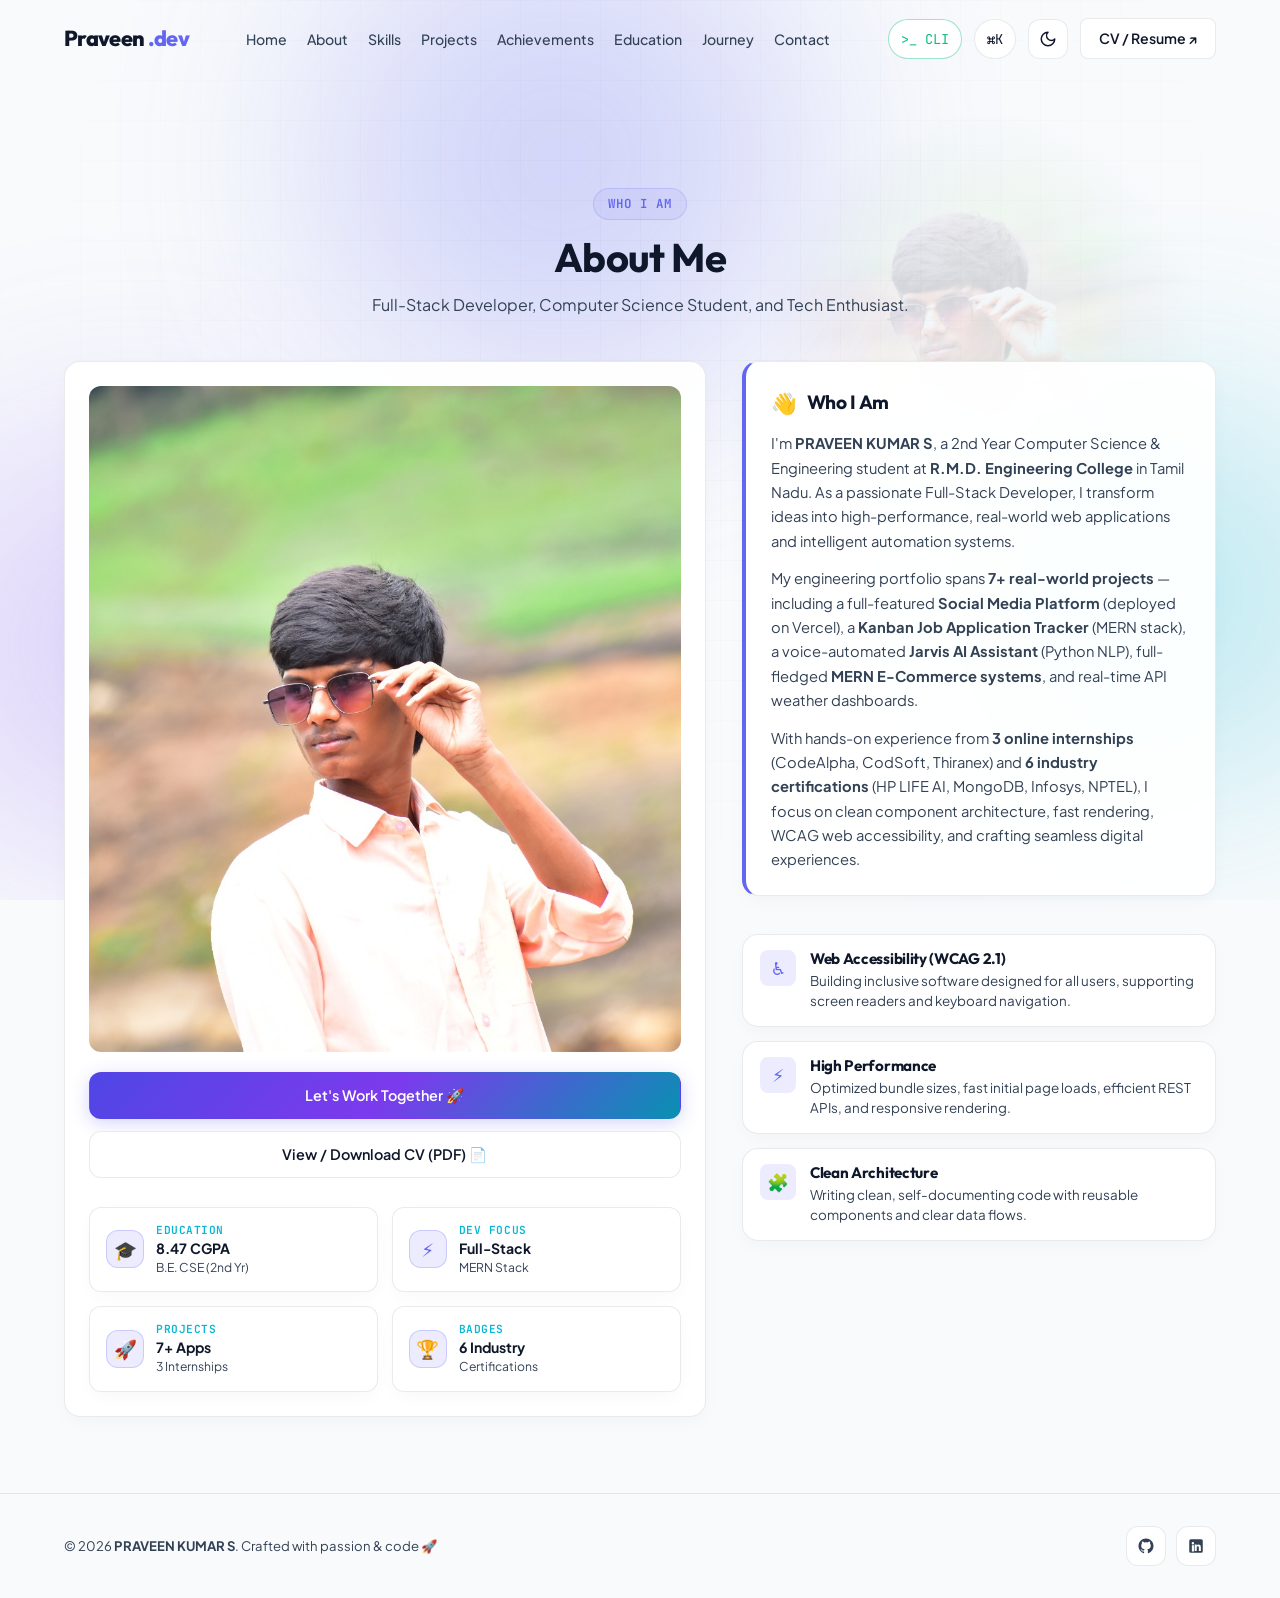
==== commit 5b7855f3: "fix: remove Recruiter and Explore buttons from navigation header as requested" ====
--- a/about.html
+++ b/about.html
@@ -15,7 +15,7 @@
   <link href="https://fonts.googleapis.com/css2?family=Outfit:wght@400;500;600;700;800&family=Plus+Jakarta+Sans:wght@400;500;600;700&family=JetBrains+Mono:wght@400;500;600&display=swap" rel="stylesheet" />
 
   <!-- Stylesheet -->
-  <link rel="stylesheet" href="css/style.css?v=26.0" />
+  <link rel="stylesheet" href="css/style.css?v=27.0" />
 
   <script>
     if (localStorage.getItem('portfolio-theme') === 'light' || (!localStorage.getItem('portfolio-theme') && window.matchMedia('(prefers-color-scheme: light)').matches)) {
@@ -281,6 +281,6 @@
     </div>
   </div>
 
-  <script src="js/main.js?v=26.0"></script>
+  <script src="js/main.js?v=27.0"></script>
 </body>
 </html>
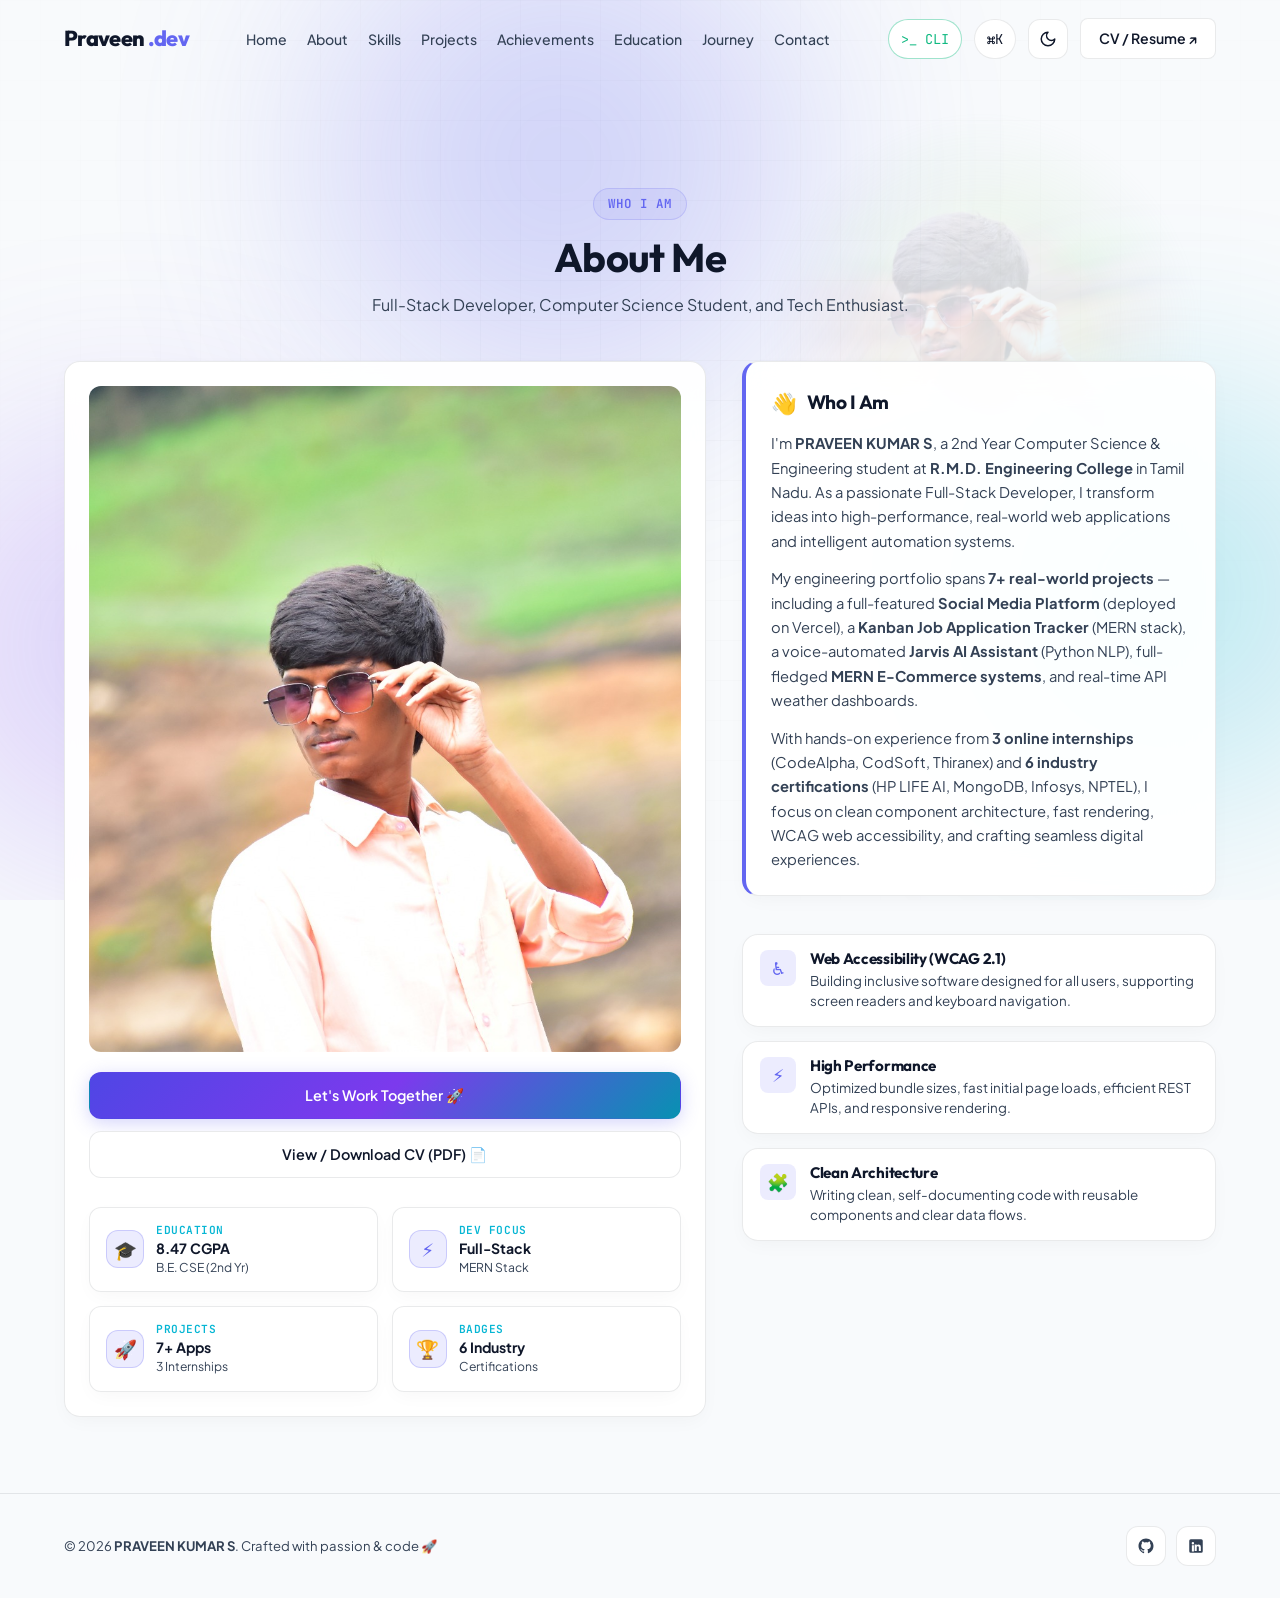
==== commit 64d48c99: "fix: remove Pro Mode, Timeline, Canvas, and X-Ray buttons from header navigation" ====
--- a/about.html
+++ b/about.html
@@ -15,7 +15,7 @@
   <link href="https://fonts.googleapis.com/css2?family=Outfit:wght@400;500;600;700;800&family=Plus+Jakarta+Sans:wght@400;500;600;700&family=JetBrains+Mono:wght@400;500;600&display=swap" rel="stylesheet" />
 
   <!-- Stylesheet -->
-  <link rel="stylesheet" href="css/style.css?v=27.0" />
+  <link rel="stylesheet" href="css/style.css?v=30.0" />
 
   <script>
     if (localStorage.getItem('portfolio-theme') === 'light' || (!localStorage.getItem('portfolio-theme') && window.matchMedia('(prefers-color-scheme: light)').matches)) {
@@ -281,6 +281,6 @@
     </div>
   </div>
 
-  <script src="js/main.js?v=27.0"></script>
+  <script src="js/main.js?v=30.0"></script>
 </body>
 </html>
--- a/css/style.css
+++ b/css/style.css
@@ -3348,4 +3348,163 @@
   padding: 0.15rem 0.5rem;
   border-radius: var(--radius-full);
   margin-left: 0.5rem;
-}+}
+
+/* ==========================================================================
+   ADVANCED EXPERIMENTAL INTERACTION LAYER STYLES
+   ========================================================================== */
+
+/* Dual Reality Modes */
+body.experimental-mode {
+  --surface-color: rgba(20, 24, 45, 0.75);
+  --border-color: rgba(239, 68, 68, 0.35);
+  --accent-glow: 0 0 25px rgba(239, 68, 68, 0.4);
+}
+
+body.experimental-mode .glass-card {
+  box-shadow: 0 10px 30px rgba(239, 68, 68, 0.12);
+  border-color: rgba(239, 68, 68, 0.4);
+}
+
+/* Infinite Canvas Overlay & World */
+.infinite-canvas-overlay {
+  position: fixed;
+  top: 0;
+  left: 0;
+  width: 100vw;
+  height: 100vh;
+  background: radial-gradient(circle at center, #0f1325 0%, #05060b 100%);
+  z-index: 11000;
+  display: none;
+  overflow: hidden;
+}
+
+.infinite-canvas-overlay.open {
+  display: block;
+}
+
+.infinite-canvas-controls {
+  position: absolute;
+  top: 1.25rem;
+  left: 1.5rem;
+  right: 1.5rem;
+  z-index: 12;
+  display: flex;
+  justify-content: space-between;
+  align-items: center;
+  background: rgba(15, 17, 32, 0.85);
+  backdrop-filter: blur(16px);
+  padding: 0.75rem 1.25rem;
+  border-radius: var(--radius-md);
+  border: 1px solid var(--border-color);
+}
+
+.infinite-canvas-viewport {
+  width: 100%;
+  height: 100%;
+  position: relative;
+  cursor: grab;
+}
+
+.infinite-canvas-viewport:active {
+  cursor: grabbing;
+}
+
+.infinite-canvas-world {
+  position: absolute;
+  top: 50%;
+  left: 50%;
+  width: 3000px;
+  height: 2000px;
+  transform-origin: center center;
+  background-image: radial-gradient(rgba(239, 68, 68, 0.15) 1px, transparent 1px);
+  background-size: 40px 40px;
+  transition: transform 0.05s ease-out;
+}
+
+.spatial-node-card {
+  position: absolute;
+  width: 340px;
+  padding: 1.5rem;
+  background: rgba(15, 17, 32, 0.92);
+  backdrop-filter: blur(12px);
+  border: 1px solid var(--border-hover);
+  border-radius: var(--radius-lg);
+  box-shadow: 0 15px 35px rgba(0,0,0,0.6);
+  transition: transform 0.3s cubic-bezier(0.16, 1, 0.3, 1), border-color 0.3s ease;
+}
+
+.spatial-node-card:hover {
+  border-color: var(--accent-cyan);
+  box-shadow: 0 0 25px rgba(6, 182, 212, 0.4);
+}
+
+/* Time Machine Floating Controller */
+.time-machine-bar {
+  position: fixed;
+  bottom: 2rem;
+  left: 50%;
+  transform: translateX(-50%);
+  z-index: 9800;
+  padding: 0.75rem 1.25rem;
+  border-radius: var(--radius-full);
+  background: rgba(15, 17, 32, 0.92);
+  backdrop-filter: blur(16px);
+  border: 1px solid rgba(168, 85, 247, 0.4);
+  box-shadow: 0 10px 30px rgba(0,0,0,0.6);
+  display: flex;
+  flex-direction: column;
+  align-items: center;
+}
+
+.tm-year-btn {
+  padding: 0.25rem 0.75rem;
+  font-size: 0.8rem;
+  border-radius: var(--radius-full);
+}
+
+.tm-year-btn.active {
+  background: var(--accent-purple);
+  color: #fff;
+  border-color: var(--accent-purple);
+}
+
+/* Developer X-Ray Mode Overlay Badges */
+.xray-badge {
+  position: absolute;
+  top: 0.5rem;
+  right: 0.5rem;
+  font-size: 0.65rem;
+  font-family: var(--font-mono);
+  background: rgba(16, 185, 129, 0.2);
+  color: var(--accent-emerald);
+  border: 1px solid rgba(16, 185, 129, 0.4);
+  padding: 0.15rem 0.5rem;
+  border-radius: var(--radius-sm);
+  pointer-events: none;
+  z-index: 20;
+  display: none;
+}
+
+body.xray-active .xray-badge {
+  display: block;
+}
+
+body.xray-active .glass-card {
+  border-style: dashed !important;
+  border-color: var(--accent-emerald) !important;
+}
+
+/* Break UI Draggable Floating Window Mode */
+body.break-ui-active .glass-card {
+  position: relative !important;
+  cursor: move !important;
+  z-index: 50;
+  user-select: none;
+}
+
+/* Magnetic Proximity Effect */
+.magnetic-active {
+  transition: transform 0.2s cubic-bezier(0.16, 1, 0.3, 1) !important;
+}
+
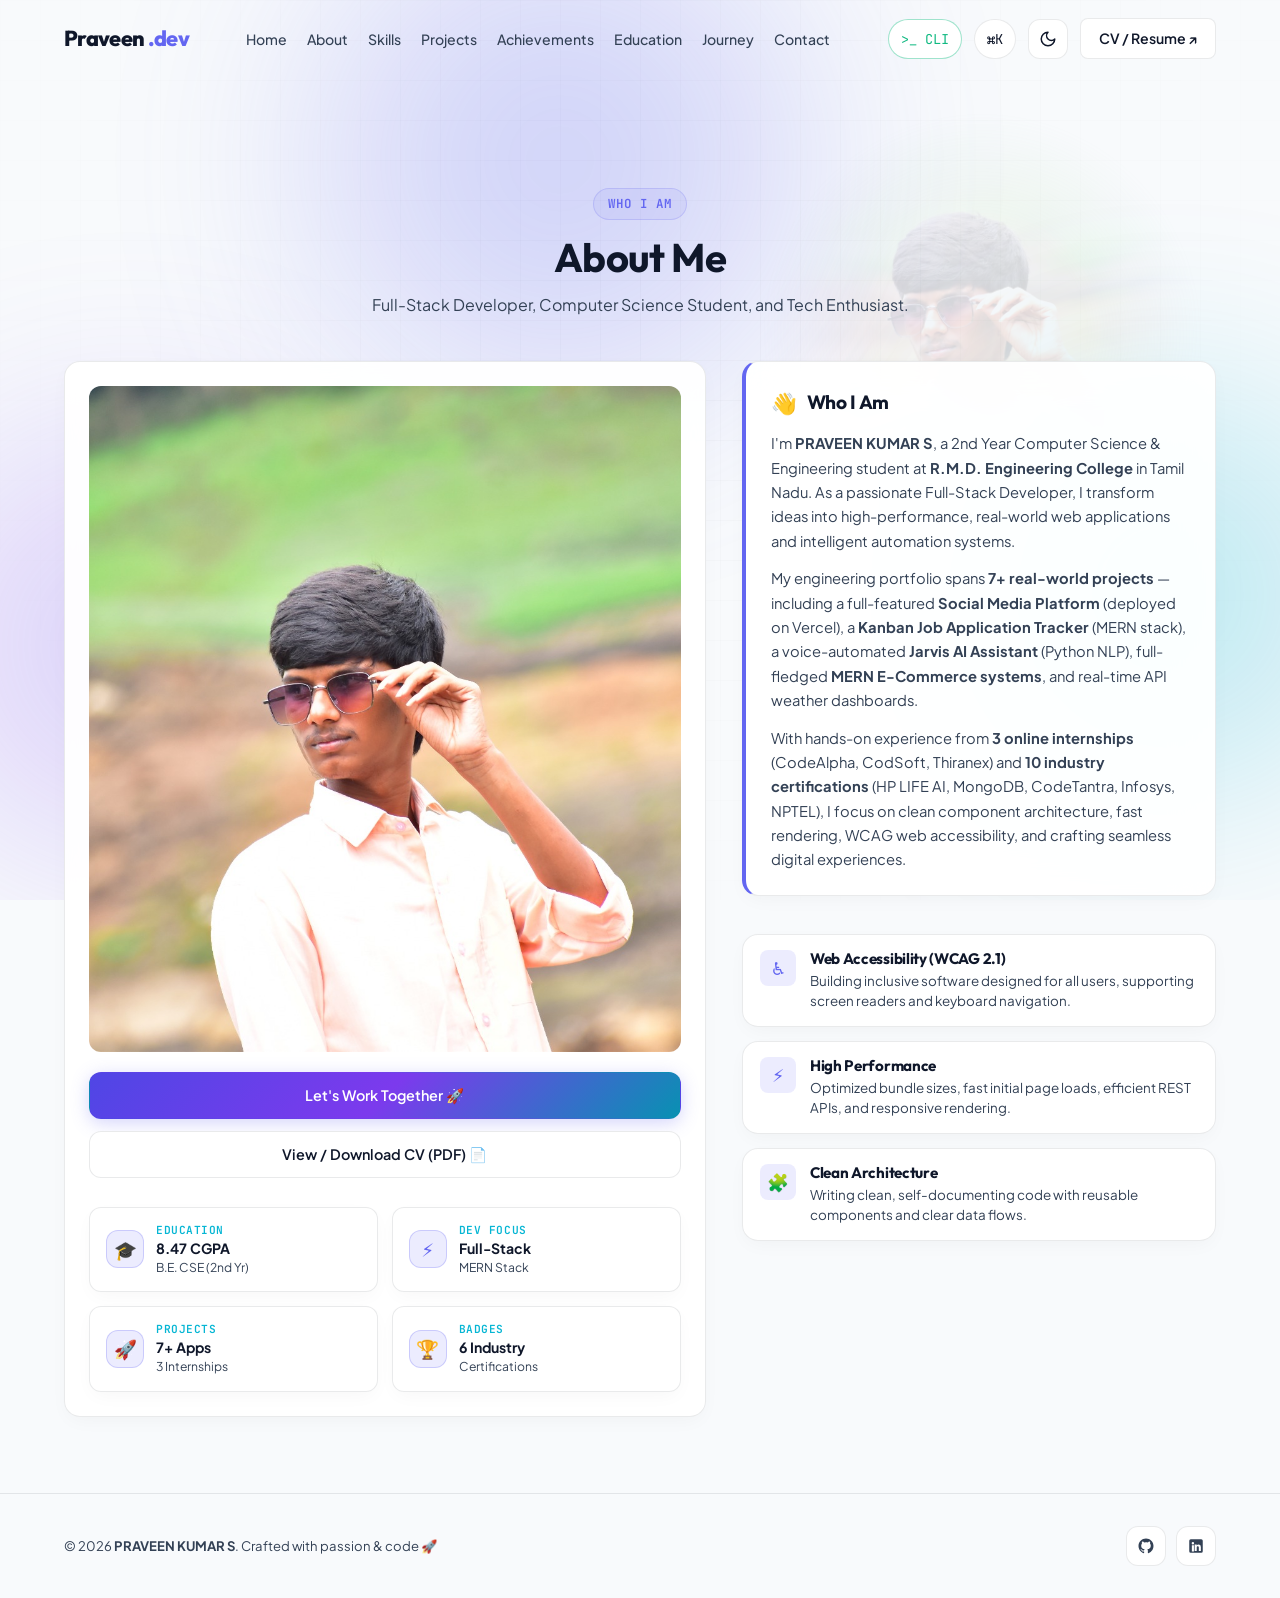
==== commit ad0ddf52: "feat: add CodeTantra C++, DSA, Java, and SDP certificates to portfolio and resume" ====
--- a/about.html
+++ b/about.html
@@ -15,7 +15,7 @@
   <link href="https://fonts.googleapis.com/css2?family=Outfit:wght@400;500;600;700;800&family=Plus+Jakarta+Sans:wght@400;500;600;700&family=JetBrains+Mono:wght@400;500;600&display=swap" rel="stylesheet" />
 
   <!-- Stylesheet -->
-  <link rel="stylesheet" href="css/style.css?v=30.0" />
+  <link rel="stylesheet" href="css/style.css?v=31.0" />
 
   <script>
     if (localStorage.getItem('portfolio-theme') === 'light' || (!localStorage.getItem('portfolio-theme') && window.matchMedia('(prefers-color-scheme: light)').matches)) {
@@ -144,7 +144,7 @@
                   My engineering portfolio spans <strong>7+ real-world projects</strong> — including a full-featured <strong>Social Media Platform</strong> (deployed on Vercel), a <strong>Kanban Job Application Tracker</strong> (MERN stack), a voice-automated <strong>Jarvis AI Assistant</strong> (Python NLP), full-fledged <strong>MERN E-Commerce systems</strong>, and real-time API weather dashboards.
                 </p>
                 <p class="about-block-desc">
-                  With hands-on experience from <strong>3 online internships</strong> (CodeAlpha, CodSoft, Thiranex) and <strong>6 industry certifications</strong> (HP LIFE AI, MongoDB, Infosys, NPTEL), I focus on clean component architecture, fast rendering, WCAG web accessibility, and crafting seamless digital experiences.
+                  With hands-on experience from <strong>3 online internships</strong> (CodeAlpha, CodSoft, Thiranex) and <strong>10 industry certifications</strong> (HP LIFE AI, MongoDB, CodeTantra, Infosys, NPTEL), I focus on clean component architecture, fast rendering, WCAG web accessibility, and crafting seamless digital experiences.
                 </p>
               </div>
 
@@ -281,6 +281,6 @@
     </div>
   </div>
 
-  <script src="js/main.js?v=30.0"></script>
+  <script src="js/main.js?v=32.0"></script>
 </body>
 </html>
